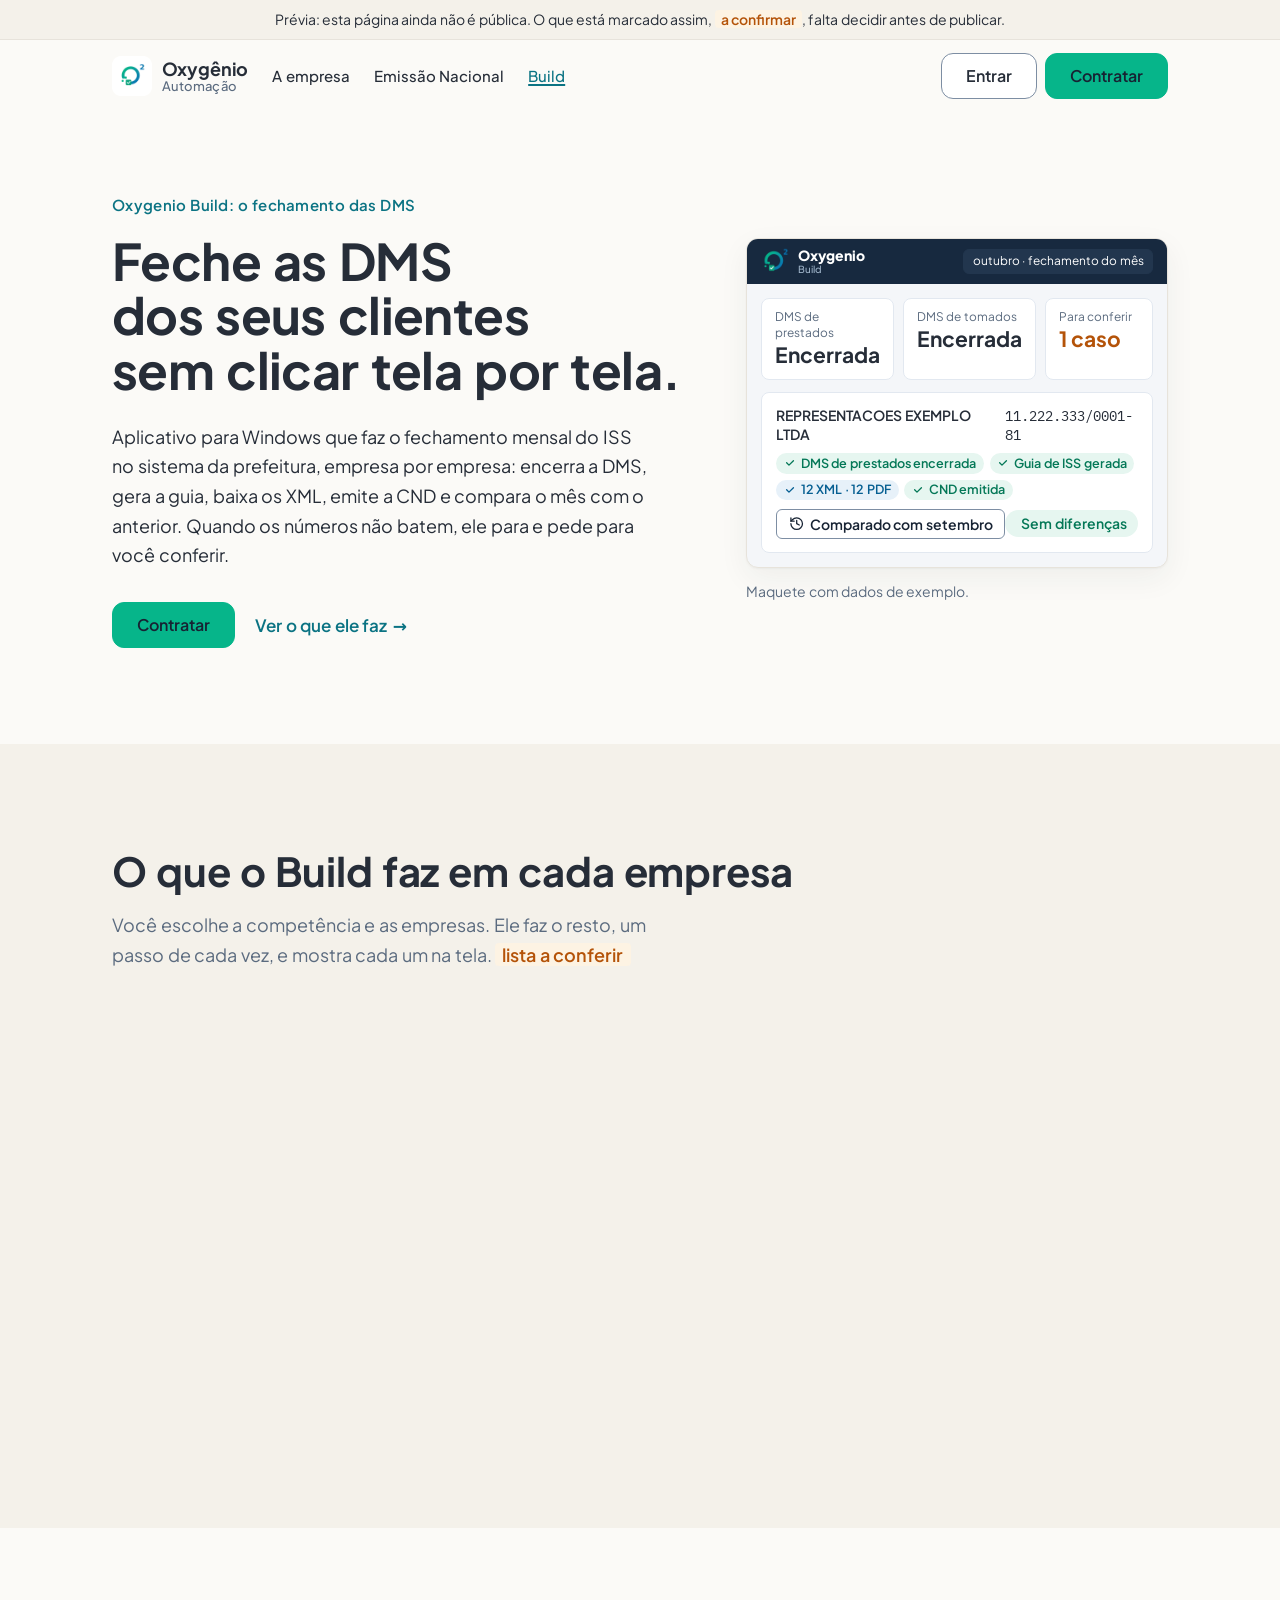
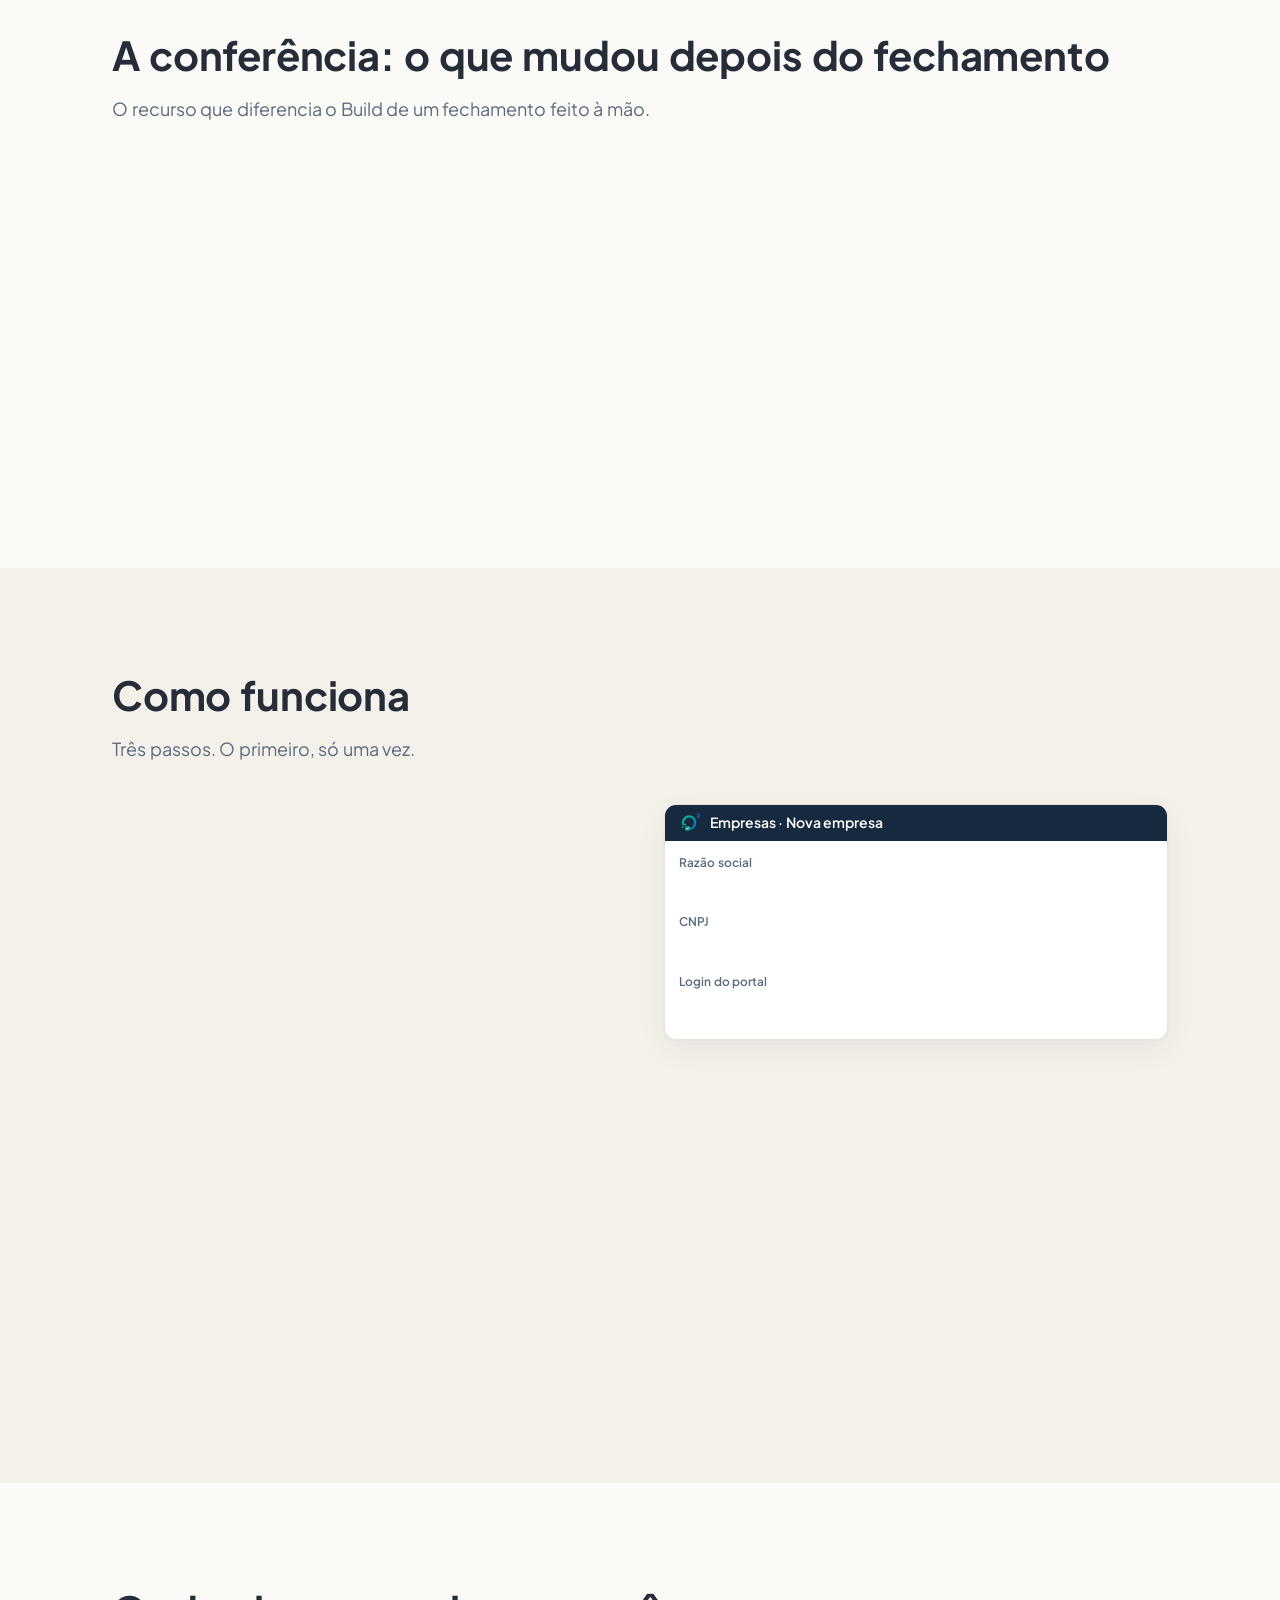
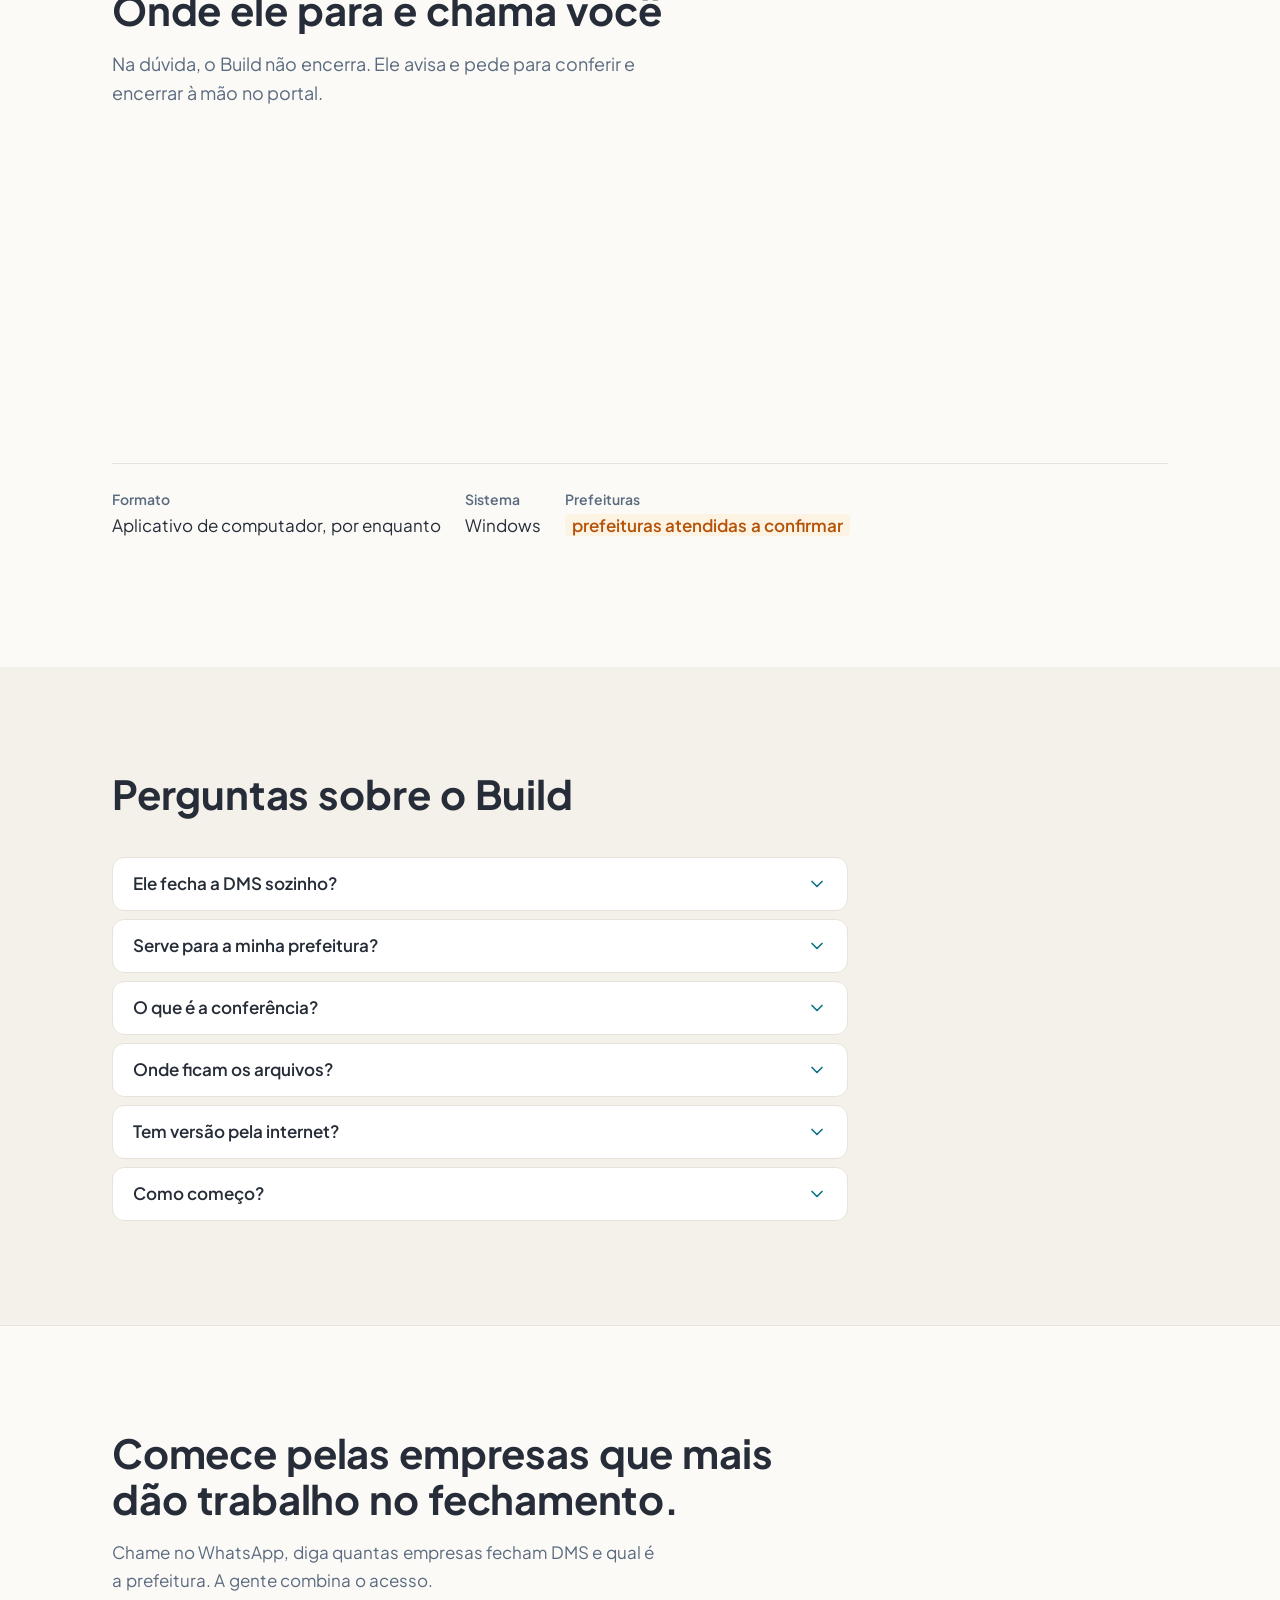
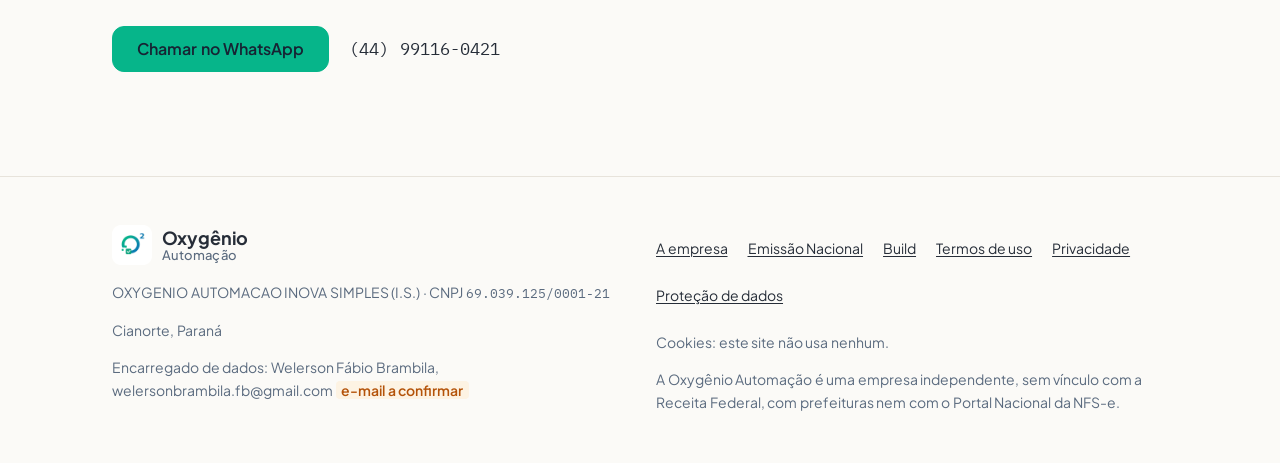
==== build.html @ c952aeb5 "Site institucional da Oxygênio Automação Seis páginas estáticas para o GitHub Pages em www.oxygenioa" ====
<!doctype html>
<html lang="pt-BR" data-movimento="ligado">
<head>
<meta charset="utf-8">
<meta name="viewport" content="width=device-width, initial-scale=1">
<meta http-equiv="Content-Security-Policy" content="default-src 'none'; style-src 'self'; font-src 'self'; img-src 'self'; script-src 'self'; base-uri 'none'; form-action 'none'">
<meta name="robots" content="noindex, nofollow">
<title>Oxygenio Build: o fechamento das DMS, empresa por empresa</title>
<meta name="description" content="O Oxygenio Build é o aplicativo para Windows que faz o fechamento mensal do ISS no sistema da prefeitura: encerra as DMS, gera a guia, baixa os XML, emite a CND e compara o mês com o anterior.">
<link rel="icon" href="imagens/oxygenio_badge_192.png" type="image/png">
<link rel="stylesheet" href="estilos.css">
<link rel="stylesheet" href="pagina.css">
<script src="movimento.js" defer></script>
</head>
<body>
<a class="pular" href="#principal">Ir para o conteúdo</a>
<p class="previa">Prévia: esta página ainda não é pública. O que está marcado assim, <span class="a-confirmar">a confirmar</span>, falta decidir antes de publicar.</p>

<header class="cabecalho">
  <div class="largura cabecalho__linha">
    <a class="marca" href="index.html" aria-label="Oxygênio Automação, página inicial">
      <img src="imagens/oxygenio_badge_192.png" width="40" height="40" alt="">
      <span class="marca__nome">Oxygênio <span class="marca__sub">Automação</span></span>
    </a>
    <nav class="cabecalho__menu" aria-label="Páginas do site">
      <a href="index.html">A empresa</a>
      <a href="emissao-nacional.html">Emissão Nacional</a>
      <a href="build.html" aria-current="page">Build</a>
    </nav>
    <div class="cabecalho__acoes">
      <a class="botao discreto" href="https://emissor.oxygenioautomacao.com.br/">Entrar</a>
      <a class="botao" href="https://wa.me/5544991160421?text=Ol%C3%A1%2C%20quero%20contratar%20o%20Oxygenio%20Build%20para%20o%20meu%20escrit%C3%B3rio.">Contratar<span class="tudo-oculto"> (abre o WhatsApp)</span></a>
    </div>
  </div>
</header>

<main id="principal">

<section class="destaque" aria-labelledby="titulo">
  <div class="largura destaque__grade">
    <div>
      <p class="sobretitulo">Oxygenio Build: o fechamento das DMS</p>
      <h1 id="titulo"><span>Feche as DMS dos seus clientes</span> <span>sem clicar tela por tela.</span></h1>
      <p class="destaque__frase">Aplicativo para Windows que faz o fechamento mensal do ISS no sistema da prefeitura, empresa por empresa: encerra a DMS, gera a guia, baixa os XML, emite a CND e compara o mês com o anterior. Quando os números não batem, ele para e pede para você conferir.</p>
      <p class="destaque__acoes">
        <a class="botao" href="https://wa.me/5544991160421?text=Ol%C3%A1%2C%20quero%20contratar%20o%20Oxygenio%20Build%20para%20o%20meu%20escrit%C3%B3rio.">Contratar<span class="tudo-oculto"> (abre o WhatsApp)</span></a>
        <a class="link-seta" href="#o-que-faz">Ver o que ele faz</a>
      </p>
    </div>
    <figure class="maquete" role="img" aria-label="Maquete do painel do Oxygenio Build, com dados de exemplo: três cartões com os números da competência e o progresso de uma empresa, da DMS encerrada à conferência com o mês anterior.">
      <div class="maquete__janela" aria-hidden="true">
        <div class="maquete__topo">
          <img src="imagens/oxygenio_icon_256.png" width="28" height="28" alt="">
          <span class="maquete__app">Oxygenio <small>Build</small></span>
          <span class="maquete__contexto">outubro · fechamento do mês</span>
        </div>
        <div class="maquete__corpo">
          <div class="maquete__cartoes">
            <div class="maquete__cartao"><span>DMS de prestados</span><strong>Encerrada</strong></div>
            <div class="maquete__cartao"><span>DMS de tomados</span><strong>Encerrada</strong></div>
            <div class="maquete__cartao maquete__cartao--atencao"><span>Para conferir</span><strong>1 caso</strong></div>
          </div>
          <div class="maquete__nota">
            <div class="maquete__linha"><strong>REPRESENTACOES EXEMPLO LTDA</strong><span class="maquete__valor">11.222.333/0001-81</span></div>
            <div class="maquete__progresso">
              <span class="mini__chip"><svg viewBox="0 0 24 24" fill="none" stroke="currentColor" stroke-width="2.5" stroke-linecap="round" stroke-linejoin="round"><path d="m18 7-8.5 8.5L5 11"/></svg>DMS de prestados encerrada</span>
              <span class="mini__chip"><svg viewBox="0 0 24 24" fill="none" stroke="currentColor" stroke-width="2.5" stroke-linecap="round" stroke-linejoin="round"><path d="m18 7-8.5 8.5L5 11"/></svg>Guia de ISS gerada</span>
              <span class="mini__chip mini__chip--arquivo"><svg viewBox="0 0 24 24" fill="none" stroke="currentColor" stroke-width="2.5" stroke-linecap="round" stroke-linejoin="round"><path d="m18 7-8.5 8.5L5 11"/></svg>12 XML · 12 PDF</span>
              <span class="mini__chip"><svg viewBox="0 0 24 24" fill="none" stroke="currentColor" stroke-width="2.5" stroke-linecap="round" stroke-linejoin="round"><path d="m18 7-8.5 8.5L5 11"/></svg>CND emitida</span>
            </div>
            <div class="maquete__estado">
              <span class="maquete__copiar"><svg viewBox="0 0 24 24" fill="none" stroke="currentColor" stroke-width="2" stroke-linecap="round" stroke-linejoin="round"><path d="M3 12a9 9 0 1 0 9-9 9.75 9.75 0 0 0-6.74 2.74L3 8"/><path d="M3 3v5h5"/><path d="M12 7v5l4 2"/></svg>Comparado com setembro</span>
              <span class="maquete__selos">
                <span class="selo maquete__processando">Conferindo</span>
                <span class="selo maquete__emitida"><svg viewBox="0 0 24 24" fill="none" stroke="currentColor" stroke-width="2.5" stroke-linecap="round" stroke-linejoin="round"><path d="m18 7-8.5 8.5L5 11"/></svg>Sem diferenças</span>
              </span>
            </div>
          </div>
        </div>
      </div>
      <figcaption>Maquete com dados de exemplo.</figcaption>
    </figure>
  </div>
</section>

<section id="o-que-faz" class="faixa faixa--suave" aria-labelledby="t-faz">
  <div class="largura">
    <div class="faixa__cabeca">
      <h2 id="t-faz">O que o Build faz em cada empresa</h2>
      <p class="apoio">Você escolhe a competência e as empresas. Ele faz o resto, um passo de cada vez, e mostra cada um na tela. <span class="a-confirmar">lista a conferir</span></p>
    </div>
    <div class="recursos" data-cascata>
      <article class="recurso aparece">
        <span class="recurso__icone" aria-hidden="true"><svg viewBox="0 0 24 24" fill="none" stroke="currentColor" stroke-width="2" stroke-linecap="round" stroke-linejoin="round"><path d="M14 2H6a2 2 0 0 0-2 2v16a2 2 0 0 0 2 2h12a2 2 0 0 0 2-2V8z"/><path d="M14 2v6h6"/><path d="m9 15 2 2 4-4"/></svg></span>
        <div><h3>Encerra a DMS de serviços prestados</h3><p>A declaração mensal das notas emitidas pela empresa, encerrada no sistema da prefeitura, com a soma conferida antes.</p></div>
      </article>
      <article class="recurso aparece">
        <span class="recurso__icone" aria-hidden="true"><svg viewBox="0 0 24 24" fill="none" stroke="currentColor" stroke-width="2" stroke-linecap="round" stroke-linejoin="round"><path d="M14 2H6a2 2 0 0 0-2 2v16a2 2 0 0 0 2 2h12a2 2 0 0 0 2-2V8z"/><path d="M14 2v6h6"/><path d="M12 18v-6"/><path d="m9 15 3 3 3-3"/></svg></span>
        <div><h3>Encerra a DMS de serviços tomados</h3><p>A declaração das notas que a empresa recebeu, com o ISS retido quando é o caso.</p></div>
      </article>
      <article class="recurso aparece">
        <span class="recurso__icone" aria-hidden="true"><svg viewBox="0 0 24 24" fill="none" stroke="currentColor" stroke-width="2" stroke-linecap="round" stroke-linejoin="round"><rect width="20" height="14" x="2" y="5" rx="2"/><line x1="2" x2="22" y1="10" y2="10"/></svg></span>
        <div><h3>Gera e guarda a guia de ISS</h3><p>A guia do mês sai do portal e vai para a pasta da empresa, pronta para mandar ao cliente.</p></div>
      </article>
      <article class="recurso aparece">
        <span class="recurso__icone" aria-hidden="true"><svg viewBox="0 0 24 24" fill="none" stroke="currentColor" stroke-width="2" stroke-linecap="round" stroke-linejoin="round"><path d="M21 15v4a2 2 0 0 1-2 2H5a2 2 0 0 1-2-2v-4"/><polyline points="7 10 12 15 17 10"/><line x1="12" x2="12" y1="15" y2="3"/></svg></span>
        <div><h3>Baixa os XML e gera o PDF</h3><p>As notas da competência, normais e canceladas, com o PDF de cada uma gerado a partir do XML.</p></div>
      </article>
      <article class="recurso aparece">
        <span class="recurso__icone" aria-hidden="true"><svg viewBox="0 0 24 24" fill="none" stroke="currentColor" stroke-width="2" stroke-linecap="round" stroke-linejoin="round"><circle cx="12" cy="12" r="10"/><path d="m9 12 2 2 4-4"/></svg></span>
        <div><h3>Emite a CND municipal</h3><p>A certidão negativa de débitos da empresa, salva junto dos outros arquivos do mês.</p></div>
      </article>
      <article class="recurso aparece">
        <span class="recurso__icone" aria-hidden="true"><svg viewBox="0 0 24 24" fill="none" stroke="currentColor" stroke-width="2" stroke-linecap="round" stroke-linejoin="round"><path d="M3 12a9 9 0 1 0 9-9 9.75 9.75 0 0 0-6.74 2.74L3 8"/><path d="M3 3v5h5"/><path d="M12 7v5l4 2"/></svg></span>
        <div><h3>Compara com o mês anterior</h3><p>Cada fechamento é guardado. O seguinte, da mesma empresa e competência, é comparado com ele e aponta o que mudou.</p></div>
      </article>
    </div>
  </div>
</section>

<section id="conferencia" class="faixa" aria-labelledby="t-conferencia">
  <div class="largura">
    <div class="faixa__cabeca">
      <h2 id="t-conferencia">A conferência: o que mudou depois do fechamento</h2>
      <p class="apoio">O recurso que diferencia o Build de um fechamento feito à mão.</p>
    </div>
    <div class="beneficios">
      <article class="beneficio beneficio--grande aparece">
        <div>
          <h3>Nota que entrou, sumiu, foi cancelada ou mudou de valor.</h3>
          <p>Cada execução grava um retrato da competência: as notas, os valores, o que foi encerrado. Quando a mesma empresa e a mesma competência rodam de novo, o Build compara com o retrato anterior e lista a diferença, nota por nota. É assim que uma nota cancelada depois do fechamento, ou uma que apareceu atrasada, não passa despercebida.</p>
        </div>
        <p class="fluxo" aria-hidden="true">
          <span class="fluxo__nota">Setembro, 1º fechamento<span>12 notas · DMS encerrada</span></span>
          <span class="fluxo__seta">↓</span>
          <span class="fluxo__acao"><svg viewBox="0 0 24 24" fill="none" stroke="currentColor" stroke-width="2" stroke-linecap="round" stroke-linejoin="round"><path d="M3 12a9 9 0 1 0 9-9 9.75 9.75 0 0 0-6.74 2.74L3 8"/><path d="M3 3v5h5"/><path d="M12 7v5l4 2"/></svg>Comparar</span>
          <span class="fluxo__seta">↓</span>
          <span class="fluxo__nota">Setembro, de novo<span>1 nota cancelada desde o fechamento</span></span>
        </p>
      </article>
    </div>
  </div>
</section>

<section id="como-funciona" class="faixa faixa--suave" aria-labelledby="t-como">
  <div class="largura">
    <div class="faixa__cabeca">
      <h2 id="t-como">Como funciona</h2>
      <p class="apoio">Três passos. O primeiro, só uma vez.</p>
    </div>
    <div class="passos">
      <ol class="passos__lista aparece" role="list">
        <li class="passo" id="passo-1">
          <span class="passo__numero" aria-hidden="true">1</span>
          <h3>Instale e cadastre as empresas</h3>
          <p>O Build é instalado no computador do escritório. Você cadastra as empresas que fecham DMS e, se quiser, marca para o aplicativo lembrar o login do portal da prefeitura.</p>
          <figure class="mini" aria-hidden="true">
            <div class="mini__topo"><img src="imagens/oxygenio_icon_256.png" width="20" height="20" alt="">Empresas · Nova empresa</div>
            <div class="mini__corpo">
              <div class="mini__campo"><span>Razão social</span><b class="preenchido">REPRESENTACOES EXEMPLO LTDA</b></div>
              <div class="mini__campo"><span>CNPJ</span><b class="preenchido">11.222.333/0001-81</b></div>
              <div class="mini__campo"><span>Login do portal</span><b class="preenchido">••••••••••</b></div>
            </div>
          </figure>
        </li>
        <li class="passo" id="passo-2">
          <span class="passo__numero" aria-hidden="true">2</span>
          <h3>Escolha a competência e as empresas</h3>
          <p>Marque as empresas do mês e clique em Executar. O painel Progresso mostra cada passo de cada empresa enquanto acontece: nada é feito em silêncio.</p>
          <figure class="mini" aria-hidden="true">
            <div class="mini__topo"><img src="imagens/oxygenio_icon_256.png" width="20" height="20" alt="">Progresso · outubro</div>
            <div class="mini__corpo">
              <div class="mini__linha foco"><span>REPRESENTACOES EXEMPLO LTDA</span><span class="mini__chip">Encerrada</span></div>
              <div class="mini__linha"><span>OFICINA MODELO LTDA</span><span class="mini__chip">Encerrada</span></div>
              <div class="mini__linha"><span>CHAPECO SERVICOS ME</span><span class="mini__chip mini__chip--arquivo">Conferir no portal</span></div>
            </div>
          </figure>
        </li>
        <li class="passo" id="passo-3">
          <span class="passo__numero" aria-hidden="true">3</span>
          <h3>Confira o relatório</h3>
          <p>No fim, um relatório por competência: o que foi feito, o que não foi e por quê, e o que mudou desde o fechamento anterior. Os arquivos ficam na pasta de cada empresa.</p>
          <figure class="mini" aria-hidden="true">
            <div class="mini__topo"><img src="imagens/oxygenio_icon_256.png" width="20" height="20" alt="">Relatório · outubro</div>
            <div class="mini__corpo">
              <div class="mini__linha"><span>Encerramento</span><span class="mini__chip">Concluído</span></div>
              <div class="mini__linha"><span>Para conferir</span><span class="mini__chip mini__chip--arquivo">1 caso</span></div>
              <div class="mini__linha"><span>Arquivos</span><span><span class="mini__chip mini__chip--arquivo">Guias</span> <span class="mini__chip mini__chip--arquivo">XML</span> <span class="mini__chip mini__chip--arquivo">CND</span></span></div>
            </div>
          </figure>
        </li>
      </ol>
      <div class="passos__tela" aria-hidden="true">
        <figure class="mini">
          <div class="mini__topo"><img src="imagens/oxygenio_icon_256.png" width="20" height="20" alt="">Empresas · Nova empresa</div>
          <div class="mini__corpo">
            <div class="mini__campo"><span>Razão social</span><b class="preenchido">REPRESENTACOES EXEMPLO LTDA</b></div>
            <div class="mini__campo"><span>CNPJ</span><b class="preenchido">11.222.333/0001-81</b></div>
            <div class="mini__campo"><span>Login do portal</span><b class="preenchido">••••••••••</b></div>
          </div>
        </figure>
        <figure class="mini">
          <div class="mini__topo"><img src="imagens/oxygenio_icon_256.png" width="20" height="20" alt="">Progresso · outubro</div>
          <div class="mini__corpo">
            <div class="mini__linha foco"><span>REPRESENTACOES EXEMPLO LTDA</span><span class="mini__chip">Encerrada</span></div>
            <div class="mini__linha"><span>OFICINA MODELO LTDA</span><span class="mini__chip">Encerrada</span></div>
            <div class="mini__linha"><span>CHAPECO SERVICOS ME</span><span class="mini__chip mini__chip--arquivo">Conferir no portal</span></div>
          </div>
        </figure>
        <figure class="mini">
          <div class="mini__topo"><img src="imagens/oxygenio_icon_256.png" width="20" height="20" alt="">Relatório · outubro</div>
          <div class="mini__corpo">
            <div class="mini__linha"><span>Encerramento</span><span class="mini__chip">Concluído</span></div>
            <div class="mini__linha"><span>Para conferir</span><span class="mini__chip mini__chip--arquivo">1 caso</span></div>
            <div class="mini__linha"><span>Arquivos</span><span><span class="mini__chip mini__chip--arquivo">Guias</span> <span class="mini__chip mini__chip--arquivo">XML</span> <span class="mini__chip mini__chip--arquivo">CND</span></span></div>
          </div>
        </figure>
      </div>
    </div>
  </div>
</section>

<section id="limites" class="faixa" aria-labelledby="t-limites">
  <div class="largura">
    <div class="faixa__cabeca">
      <h2 id="t-limites">Onde ele para e chama você</h2>
      <p class="apoio">Na dúvida, o Build não encerra. Ele avisa e pede para conferir e encerrar à mão no portal.</p>
    </div>
    <div class="seguranca aparece">
      <svg class="parada" viewBox="0 0 24 24" fill="none" stroke="currentColor" stroke-width="1.5" stroke-linecap="round" stroke-linejoin="round" aria-hidden="true">
        <path d="M7.86 2h8.28L22 7.86v8.28L16.14 22H7.86L2 16.14V7.86L7.86 2z"/>
        <path d="M12 8v4"/>
        <path d="M12 16h.01"/>
      </svg>
      <ul class="fatos">
        <li><strong>Soma diferente</strong>Quando o total das notas não bate com o da declaração, nada é encerrado.</li>
        <li><strong>Mais de uma DMS aberta ou competência bloqueada</strong>Situações que pedem uma pessoa olhando: o aplicativo lista e segue para a próxima empresa.</li>
        <li><strong>Nota fora da DMS, ou "sem movimento" com notas</strong>A diferença entre o que o portal diz e o que as notas mostram vai para o relatório, com a empresa marcada para conferir.</li>
        <li><strong>Cada resposta do portal é conferida</strong>CNPJ, competência e valores são comparados com a empresa escolhida antes de qualquer arquivo ser salvo.</li>
      </ul>
    </div>
    <dl class="produto__ficha ficha-solta">
      <div><dt>Formato</dt><dd>Aplicativo de computador, por enquanto</dd></div>
      <div><dt>Sistema</dt><dd>Windows</dd></div>
      <div><dt>Prefeituras</dt><dd><span class="a-confirmar">prefeituras atendidas a confirmar</span></dd></div>
    </dl>
  </div>
</section>

<section id="perguntas" class="faixa faixa--suave" aria-labelledby="t-perguntas">
  <div class="largura">
    <div class="faixa__cabeca">
      <h2 id="t-perguntas">Perguntas sobre o Build</h2>
    </div>
    <div class="perguntas">
      <div class="pergunta">
        <h3><button type="button" class="pergunta__botao" id="p1-botao" aria-expanded="false" aria-controls="p1">Ele fecha a DMS sozinho?<svg viewBox="0 0 24 24" fill="none" stroke="currentColor" stroke-width="2" stroke-linecap="round" stroke-linejoin="round" aria-hidden="true"><path d="m6 9 6 6 6-6"/></svg></button></h3>
        <div class="pergunta__corpo" id="p1"><div class="pergunta__texto"><p>Só depois que você escolhe a competência e as empresas e clica em Executar. E só encerra quando os números batem: na dúvida, ele para e pede para você conferir no portal.</p></div></div>
      </div>
      <div class="pergunta">
        <h3><button type="button" class="pergunta__botao" id="p2-botao" aria-expanded="false" aria-controls="p2">Serve para a minha prefeitura?<svg viewBox="0 0 24 24" fill="none" stroke="currentColor" stroke-width="2" stroke-linecap="round" stroke-linejoin="round" aria-hidden="true"><path d="m6 9 6 6 6-6"/></svg></button></h3>
        <div class="pergunta__corpo" id="p2"><div class="pergunta__texto"><p>O Build trabalha com o sistema de DMS de prefeitura que ele conhece <span class="a-confirmar">prefeituras atendidas a confirmar</span>. Chame no WhatsApp e diga qual é a sua: a gente responde se já atende.</p></div></div>
      </div>
      <div class="pergunta">
        <h3><button type="button" class="pergunta__botao" id="p3-botao" aria-expanded="false" aria-controls="p3">O que é a conferência?<svg viewBox="0 0 24 24" fill="none" stroke="currentColor" stroke-width="2" stroke-linecap="round" stroke-linejoin="round" aria-hidden="true"><path d="m6 9 6 6 6-6"/></svg></button></h3>
        <div class="pergunta__corpo" id="p3"><div class="pergunta__texto"><p>Cada fechamento fica guardado. Quando a mesma empresa e competência rodam de novo, o Build compara com o anterior e lista nota que entrou, sumiu, foi cancelada ou mudou de valor.</p></div></div>
      </div>
      <div class="pergunta">
        <h3><button type="button" class="pergunta__botao" id="p4-botao" aria-expanded="false" aria-controls="p4">Onde ficam os arquivos?<svg viewBox="0 0 24 24" fill="none" stroke="currentColor" stroke-width="2" stroke-linecap="round" stroke-linejoin="round" aria-hidden="true"><path d="m6 9 6 6 6-6"/></svg></button></h3>
        <div class="pergunta__corpo" id="p4"><div class="pergunta__texto"><p>No computador do escritório, numa pasta por empresa e competência: guia, XML, PDF, CND e o relatório. Nada sai para fora do seu computador além do que vai ao portal da prefeitura.</p></div></div>
      </div>
      <div class="pergunta">
        <h3><button type="button" class="pergunta__botao" id="p5-botao" aria-expanded="false" aria-controls="p5">Tem versão pela internet?<svg viewBox="0 0 24 24" fill="none" stroke="currentColor" stroke-width="2" stroke-linecap="round" stroke-linejoin="round" aria-hidden="true"><path d="m6 9 6 6 6-6"/></svg></button></h3>
        <div class="pergunta__corpo" id="p5"><div class="pergunta__texto"><p>Por enquanto o Build é um aplicativo de computador, para Windows. O emissor de NFS-e da Oxygênio, a <a href="emissao-nacional.html">Emissão Nacional</a>, esse é pelo navegador.</p></div></div>
      </div>
      <div class="pergunta">
        <h3><button type="button" class="pergunta__botao" id="p6-botao" aria-expanded="false" aria-controls="p6">Como começo?<svg viewBox="0 0 24 24" fill="none" stroke="currentColor" stroke-width="2" stroke-linecap="round" stroke-linejoin="round" aria-hidden="true"><path d="m6 9 6 6 6-6"/></svg></button></h3>
        <div class="pergunta__corpo" id="p6"><div class="pergunta__texto"><p>Chame no WhatsApp e diga quantas empresas fecham DMS no escritório. Você recebe o instalador e a licença, cadastra as empresas e roda a primeira competência acompanhando o painel.</p></div></div>
      </div>
    </div>
  </div>
</section>

<section id="contato" class="chamada" aria-labelledby="t-contato">
  <div class="largura">
    <h2 id="t-contato">Comece pelas empresas que mais dão trabalho no fechamento.</h2>
    <p class="apoio">Chame no WhatsApp, diga quantas empresas fecham DMS e qual é a prefeitura. A gente combina o acesso.</p>
    <p class="chamada__acoes">
      <a class="botao whatsapp" href="https://wa.me/5544991160421?text=Ol%C3%A1%2C%20vim%20pelo%20site%20da%20Oxyg%C3%AAnio%20Automa%C3%A7%C3%A3o.">Chamar no WhatsApp</a>
      <span class="numero">(44) 99116-0421</span>
    </p>
  </div>
</section>

</main>

<footer class="rodape">
  <div class="largura rodape__grade">
    <div>
      <a class="marca" href="index.html" aria-label="Oxygênio Automação, página inicial">
        <img src="imagens/oxygenio_badge_192.png" width="40" height="40" alt="">
        <span class="marca__nome">Oxygênio <span class="marca__sub">Automação</span></span>
      </a>
      <p>OXYGENIO AUTOMACAO INOVA SIMPLES (I.S.) · CNPJ <span class="numero">69.039.125/0001-21</span></p>
      <p>Cianorte, Paraná</p>
      <p>Encarregado de dados: Welerson Fábio Brambila, welersonbrambila.fb@gmail.com <span class="a-confirmar">e-mail a confirmar</span></p>
    </div>
    <div>
      <ul class="rodape__links">
        <li><a href="index.html">A empresa</a></li>
        <li><a href="emissao-nacional.html">Emissão Nacional</a></li>
        <li><a href="build.html">Build</a></li>
        <li><a href="termos-de-uso.html">Termos de uso</a></li>
        <li><a href="privacidade.html">Privacidade</a></li>
        <li><a href="lgpd.html">Proteção de dados</a></li>
      </ul>
      <p>Cookies: este site não usa nenhum.</p>
      <p>A Oxygênio Automação é uma empresa independente, sem vínculo com a Receita Federal, com prefeituras nem com o Portal Nacional da NFS-e.</p>
    </div>
  </div>
</footer>
</body>
</html>
---- estilos.css ----
/* Os tokens e as fontes do app Oxygênio Emissão Nacional, copiados do app sem mudar nada, para as maquetes do site ficarem
   iguais à tela de verdade. Veio da folha de estilos do emissor (só leitura): mudou lá, copie de novo
   o bloco :root inteiro. O que é só do site está em pagina.css. */
@font-face {
  font-family: "Plus Jakarta Sans";
  src: url("fontes/PlusJakartaSans-latin-v1.woff2") format("woff2");
  font-weight: 200 800; font-style: normal; font-display: swap;
  unicode-range: U+0000-00FF, U+0131, U+0152-0153, U+02BB-02BC, U+02C6, U+02DA, U+02DC, U+2000-206F, U+20AC, U+2122, U+2212;
}
@font-face {
  font-family: "IBM Plex Mono";
  src: url("fontes/IBMPlexMono-Regular-latin-v1.woff2") format("woff2");
  font-weight: 400; font-style: normal; font-display: swap;
  unicode-range: U+0000-00FF, U+0131, U+0152-0153, U+02BB-02BC, U+02C6, U+02DA, U+02DC, U+2000-206F, U+20AC, U+2122, U+2212;
}
/* enquanto a fonte da marca não chega: a do sistema, no tamanho dela, para o texto não pular de linha */
@font-face {
  font-family: "Reserva da marca";
  src: local("Segoe UI"), local("Roboto"), local("Helvetica Neue"), local("Arial");
  size-adjust: 107%;
}

:root {
  color-scheme: light;  /* sem modo escuro (decisão de 03/11/2026) */

  /* neutros */
  --fundo: #f4f6f9;
  --superficie: #ffffff;
  --superficie-2: #eef2f6;    /* cabeçalho de tabela e linha em foco: o link em cima é o --azul-forte */
  --linha: #e2e8f0;           /* divisória e borda de cartão: enfeite */
  --linha-forte: #7d8ea3;     /* borda de campo e de botão secundário: 3:1 no mínimo */
  --texto: #172333;
  --texto-suave: #5b6b7f;

  /* marca */
  --navy: #172333;
  --barra: #17293f;
  --barra-hover: #22364e;
  --fundo-da-logo-escura: #172333;  /* o fundo do PNG escuro da logo: nesta cor, ele se funde sem emenda */
  --texto-barra: #ffffff;
  --texto-barra-suave: #9fb4c9;
  --nav-ativo: #0e7cb6;
  --verde: #06b58a;           /* a ação principal; nunca como texto */
  --verde-hover: #25c79d;
  --on-verde: #172333;        /* o texto sobre o verde: azul-marinho, 6:1; nunca branco */
  --azul: #0775b4;            /* link, seleção e foco */
  --azul-forte: #055b8c;      /* fora do design system: link dentro das caixas e sobre --superficie-2 */
  --foco: #0775b4;
  --foco-barra: #4fb3ea;

  /* situação: sempre cor, ícone e palavra */
  --ok: #047857;      --ok-suave: #e6f6f0;
  --aviso: #b45309;   --aviso-suave: #fdf3e3;
  --erro: #b91c1c;    --erro-suave: #fcebeb;   --on-erro: #ffffff;
  --info: #065f92;    --info-suave: #e7f1f9;

  /* ambiente: fora da paleta da marca e da situação; nunca perto de uma cor acima (o teste mede) */
  --ambiente-teste: #f2c14e;          --ambiente-teste-texto: #3b2a00;
  --ambiente-producao: #6a1b9a;       --ambiente-producao-texto: #ffffff;

  /* tipografia */
  --font-sans: "Plus Jakarta Sans", "Reserva da marca", "Segoe UI", system-ui, -apple-system, "Helvetica Neue", Arial, sans-serif;
  --font-mono: "IBM Plex Mono", Consolas, "Cascadia Mono", ui-monospace, monospace;
  --texto-titulo-2: clamp(1.375rem, 1.2rem + .6vw, 1.5rem);    /* 22 a 24: título de página */
  --texto-titulo-3: 1.125rem;                                  /* 18: título de cartão e de seção */
  --texto-corpo: 1rem;                                         /* 16: o design system diz 15 (DU-3) */
  --texto-rotulo: .875rem;   --texto-tabela: .9375rem;   --texto-apoio: .8125rem;

  /* espaço, forma e sombra */
  --esp-1: 4px;  --esp-2: 8px;  --esp-3: 12px;  --esp-4: 16px;  --esp-5: 24px;  --esp-6: 32px;
  --raio-sm: 6px;  --raio-md: 8px;  --raio-lg: 12px;  --raio-xl: 16px;
  --sombra-1: 0 1px 2px rgba(23, 35, 51, .06), 0 1px 3px rgba(23, 35, 51, .08);
  --sombra-2: 0 12px 32px rgba(23, 35, 51, .14);
  --sombra-fixa: 0 -4px 12px rgba(23, 35, 51, .10);   /* a barra presa embaixo */
  --veu: rgba(23, 35, 51, .45);   /* atrás da gaveta aberta */

  /* medidas */
  --altura-controle: 44px;   /* campo e botão, com ou sem o dedo */
  --altura-linha-tabela: 44px;
  --altura-faixa: 2rem;
  --largura-barra: 240px;
  --largura-conteudo: 1200px;
  --largura-login: 400px;
  --ritmo: .15s;             /* movimento de resposta; zerado com o movimento reduzido no sistema */
}
---- pagina.css ----
/* A página da Oxygênio Automação: o que é só dela. Os tokens do app e as fontes vêm de estilos.css (gerado), e as
   maquetes usam os tokens do app para ficarem iguais à tela de verdade. As cores desta folha ficam todas no :root
   abaixo; o movimento, nos tokens --mov-*: mude o ritmo em um lugar só. tests/test_site.py confere. */

:root {
  /* a página: tons quentes, texto grafite, a marca azul-esverdeada das logos e um tom só de botão */
  --pagina-fundo: #fbfaf7;
  --pagina-faixa: #f4f1ea;
  --pagina-superficie: #ffffff;
  --pagina-linha: #e7e3db;
  --pagina-texto: #262d38;
  --pagina-texto-suave: #5b6b7f;
  --marca: #0c95a6;             /* formas, detalhes, números dos passos */
  --marca-texto: #0b7383;       /* link e texto: 5,3:1 no fundo */
  --marca-suave: #e4f3f4;
  --destaque: #06b58a;          /* o único tom de botão: o verde do check das logos e do botão do app */
  --destaque-hover: #25c79d;
  --on-destaque: #172333;
  --sombra-suave: 0 1px 2px rgba(38, 45, 56, .04), 0 10px 30px rgba(38, 45, 56, .06);
  --sombra-botao: 0 6px 16px rgba(6, 181, 138, .28);
  --raio: 12px;                 /* um raio só na página inteira */
  --medida: 34rem;              /* uns 65 a 72 caracteres nesta fonte (o "0" dela é largo, o espaço é estreito) */
  --largura-pagina: 1120px;

  /* movimento: durações, curva e passo da cascata, num lugar só */
  --mov-entrada: 560ms;
  --mov-hover: 180ms;
  --mov-suave: cubic-bezier(.22, 1, .36, 1);
  --mov-passo: 70ms;
  --mov-desloc: 14px;           /* quanto um bloco sobe ao aparecer */
  --mov-maquete: 3200ms;        /* a maquete do destaque, do painel vazio à nota emitida */
  --mov-pausa: 160ms;           /* respiro entre duas coisas que acontecem em seguida (a tela que entra espera a que sai) */
  --mov-cena: 4800ms;           /* a cena da maquete do emissor: copiar, trocar o valor, conferir, emitir (abaixo de 5 s, sem botão de pausa) */
  --mov-tela: 450ms;            /* uma tela dos passos se preenchendo por dentro (cada uma termina em menos de 1 s) */
}

/* a chave única (movimento.js, MOVIMENTO = false) e a preferência do sistema: tudo aparece parado e à vista, sem fade (decisão do dono, 08/11/2026) */
html[data-movimento="desligado"] {
  --mov-entrada: 1ms; --mov-hover: 0ms; --mov-passo: 0ms; --mov-desloc: 0px; --mov-maquete: 1ms; --mov-pausa: 0ms; --mov-cena: 1ms; --mov-tela: 1ms;
}
@media (prefers-reduced-motion: reduce) {
  :root { --mov-entrada: 1ms; --mov-hover: 0ms; --mov-passo: 0ms; --mov-desloc: 0px; --mov-maquete: 1ms; --mov-pausa: 0ms; --mov-cena: 1ms; --mov-tela: 1ms; }
}
/* no celular, mais leve: cascata mais curta e nada que dependa do mouse */
@media (max-width: 47.99rem) {
  :root { --mov-passo: 40ms; --mov-desloc: 10px; }
}

/* --------------------------------------------------------------- base */
*, *::before, *::after { box-sizing: border-box; }
html { scroll-padding-top: 5.5rem; }
@media (prefers-reduced-motion: no-preference) { html:not([data-movimento="desligado"]) { scroll-behavior: smooth; } }
/* a Plus Jakarta Sans tem o espaço estreito (0,17 em): um pouco de espaço entre palavras devolve o respiro */
body {
  margin: 0; background: var(--pagina-fundo); color: var(--pagina-texto);
  font: 400 1.0625rem/1.65 var(--font-sans); word-spacing: .03em; -webkit-font-smoothing: antialiased;
}
img, svg { max-width: 100%; height: auto; }
a { color: var(--marca-texto); text-decoration-thickness: 1px; text-underline-offset: .15em; }
a:hover { text-decoration-thickness: 2px; }
:focus-visible { outline: 3px solid var(--marca); outline-offset: 3px; border-radius: 4px; }
h1, h2, h3 { margin: 0; line-height: 1.15; text-wrap: balance; letter-spacing: -.005em; word-spacing: .06em; }
h1 { font-size: clamp(2rem, 1.4rem + 2.2vw, 3.25rem); font-weight: 700; letter-spacing: -.01em; line-height: 1.08; }
h2 { font-size: clamp(1.75rem, 1.3rem + 1.5vw, 2.5rem); font-weight: 700; }
h3 { font-size: 1.25rem; font-weight: 600; }
p { margin: 0; max-width: var(--medida); }
p + p { margin-top: 1em; }
ul { margin: 0; padding-left: 1.25rem; max-width: var(--medida); }
li + li { margin-top: .4em; }
.largura { width: 100%; max-width: var(--largura-pagina); margin-inline: auto; padding-inline: clamp(16px, 4vw, 32px); }
.pular { position: absolute; left: -9999px; }
.pular:focus { left: 1rem; top: 1rem; z-index: 50; padding: .5rem .75rem; background: var(--pagina-superficie); }
.sobretitulo { margin-bottom: 1rem; color: var(--marca-texto); font-size: .9375rem; font-weight: 600; letter-spacing: .02em; }
.apoio { color: var(--pagina-texto-suave); }
.numero { font-family: var(--font-mono); font-size: .95em; }
.junto { white-space: nowrap; }
.tudo-oculto { position: absolute; width: 1px; height: 1px; overflow: hidden; clip: rect(0 0 0 0); white-space: nowrap; }

/* o que falta decidir aparece à vista: a página não se publica sem resolver cada um (tests/test_site.py) */
.a-confirmar { padding: 0 .4em; border-radius: 4px; background: var(--aviso-suave); color: var(--aviso); font-weight: 600; }
.previa { margin: 0; padding: .5rem 1rem; background: var(--pagina-faixa); border-bottom: 1px solid var(--pagina-linha); font-size: .875rem; text-align: center; max-width: none; }

/* --------------------------------------------------------------- botões e links de ação */
.botao {
  display: inline-flex; align-items: center; justify-content: center; gap: .5rem; min-height: 46px;
  padding: 6px 1.5rem; border: 1px solid var(--destaque); border-radius: var(--raio);
  background: var(--destaque); color: var(--on-destaque); font-size: 1rem; font-weight: 600; text-decoration: none;
  transition: transform var(--mov-hover) var(--mov-suave), box-shadow var(--mov-hover) var(--mov-suave),
              background-color var(--mov-hover), border-color var(--mov-hover);
}
.botao:hover { border-color: var(--destaque-hover); background: var(--destaque-hover); color: var(--on-destaque); transform: translateY(-1px); box-shadow: var(--sombra-botao); }
.botao:active { transform: translateY(0); box-shadow: none; transition-duration: 60ms; }
.botao.discreto { border-color: var(--linha-forte); background: var(--pagina-superficie); color: var(--pagina-texto); }  /* a borda a 3:1, como no app */
.botao.discreto:hover { background: var(--pagina-faixa); color: var(--pagina-texto); box-shadow: var(--sombra-suave); }
.botao.whatsapp { border-color: var(--destaque); }
.link-seta { display: inline-flex; align-items: center; gap: .35rem; padding-block: .5rem; margin-block: -.5rem; font-weight: 600; text-decoration: none; }  /* 44 px de toque */
.link-seta::after { content: "→"; transition: transform var(--mov-hover) var(--mov-suave); }
.link-seta:hover { text-decoration: underline; }
.link-seta:hover::after { transform: translateX(3px); }

/* --------------------------------------------------------------- marca e cabeçalho */
.marca { display: inline-flex; align-items: center; gap: .6rem; color: var(--pagina-texto); text-decoration: none; }
.marca img { display: block; width: 40px; height: 40px; }
.marca__nome { display: flex; flex-direction: column; font-size: 1.125rem; font-weight: 700; line-height: 1.1; letter-spacing: -.01em; }
.marca__sub { color: var(--pagina-texto-suave); font-size: .8125rem; font-weight: 500; letter-spacing: .01em; }
.cabecalho { position: sticky; top: 0; z-index: 10; background: var(--pagina-fundo); border-bottom: 1px solid transparent; transition: border-color var(--mov-hover), box-shadow var(--mov-hover); }
.cabecalho.rolou { border-color: var(--pagina-linha); box-shadow: var(--sombra-suave); }
.cabecalho__linha { display: flex; flex-wrap: wrap; align-items: center; gap: 1.5rem; min-height: 4.5rem; padding-block: .5rem; }
.cabecalho__menu { display: flex; gap: 1.5rem; font-size: .9375rem; font-weight: 500; }
.cabecalho__menu a { padding-block: .7rem; color: var(--pagina-texto); text-decoration: none; }  /* 44 px de toque */
.cabecalho__menu a:hover { color: var(--marca-texto); text-decoration: underline; }
.cabecalho__acoes { display: flex; gap: .5rem; margin-left: auto; }
.cabecalho__acoes .botao { padding-inline: .9rem; }
@media (min-width: 30rem) { .cabecalho__acoes .botao { padding-inline: 1.5rem; } }
/* abaixo de 1024 px, as três páginas ficam numa segunda linha do cabeçalho, sob a marca e os botões (U-01, lote 2);
   o cabeçalho fixo fica uns 44 px mais alto, e as âncoras passam a parar abaixo dele */
@media (max-width: 63.99rem) {
  .cabecalho__menu { order: 3; flex-basis: 100%; gap: 1.25rem; margin-top: -.75rem; overflow-x: auto; white-space: nowrap; }
  .cabecalho__menu a { padding-block: .625rem; }  /* 44 px, contando a linha de 25 px */
  html { scroll-padding-top: 8.25rem; }
}
@media (min-width: 60rem) and (max-width: 63.99rem) { .passos__tela { top: 8.75rem; } }

/* --------------------------------------------------------------- aparecer ao entrar na tela */
.aparece { opacity: 0; transform: translateY(var(--mov-desloc)); transition: opacity var(--mov-entrada) var(--mov-suave), transform var(--mov-entrada) var(--mov-suave); transition-delay: calc(var(--i, 0) * var(--mov-passo)); }
.aparece.visivel, html:not(.js) .aparece { opacity: 1; transform: none; }
[data-cascata] > :nth-child(2) { --i: 1; }  [data-cascata] > :nth-child(3) { --i: 2; }
[data-cascata] > :nth-child(4) { --i: 3; }  [data-cascata] > :nth-child(5) { --i: 4; }
[data-cascata] > :nth-child(6) { --i: 5; }  [data-cascata] > :nth-child(7) { --i: 6; }

/* --------------------------------------------------------------- destaque */
.destaque { padding-block: 3rem 3.5rem; }
.destaque__grade { display: grid; gap: 2.5rem; align-items: center; }
/* o texto do destaque é o primeiro conteúdo da página (e o LCP): nunca começa invisível, só sobe um pouco (U-03) */
.destaque h1 > span { display: block; animation: assentar var(--mov-entrada) var(--mov-suave) both; }
.destaque h1 > span:nth-child(2) { animation-delay: 120ms; }
.destaque__frase { margin: 1.5rem 0 2rem; font-size: 1.125rem; animation: assentar var(--mov-entrada) var(--mov-suave) 240ms both; }
.destaque__acoes { display: flex; flex-wrap: wrap; align-items: center; gap: 1.25rem; animation: assentar var(--mov-entrada) var(--mov-suave) 320ms both; }
@keyframes assentar { from { transform: translateY(var(--mov-desloc)); } }
@keyframes subir { from { opacity: 0; transform: translateY(var(--mov-desloc)); } }

/* a maquete do painel, com o mesmo CSS de tokens do app: nítida em qualquer largura, sem foto */
.maquete { margin: 0; animation: subir var(--mov-entrada) var(--mov-suave) 200ms both; }
.maquete figcaption { margin-top: .75rem; color: var(--pagina-texto-suave); font-size: .875rem; }
.maquete__janela { display: flex; flex-direction: column; border: 1px solid var(--pagina-linha); border-radius: var(--raio); background: var(--fundo); box-shadow: var(--sombra-suave); overflow: hidden; font-size: clamp(.78rem, .6rem + .6vw, .875rem); line-height: 1.35; }  /* nunca abaixo de 12,5 px (U-10) */
.maquete__topo { display: flex; align-items: center; gap: .6em; padding: .6em 1em; background: var(--barra); color: var(--texto-barra); }
.maquete__topo img { width: 2em; height: 2em; }
.maquete__app { font-weight: 800; line-height: 1.1; }
.maquete__app small { display: block; color: var(--texto-barra-suave); font-size: .7em; font-weight: 500; }
.maquete__contexto { margin-left: auto; padding: .3em .7em; border: 1px solid var(--barra-hover); border-radius: 6px; background: var(--barra-hover); color: var(--texto-barra); font-size: .85em; white-space: nowrap; overflow: hidden; text-overflow: ellipsis; max-width: 55%; }
.maquete__corpo { flex: 1; display: flex; flex-direction: column; gap: .9em; padding: 1em; }
.maquete__cartoes { display: grid; grid-template-columns: repeat(3, 1fr); gap: .7em; }
.maquete__cartao { padding: .7em .9em; border: 1px solid var(--linha); border-radius: 8px; background: var(--superficie); animation: subir var(--mov-entrada) var(--mov-suave) both; animation-delay: calc(var(--mov-maquete) * .12 + var(--i, 0) * var(--mov-passo) * 1.5); }
.maquete__cartoes > :nth-child(2) { --i: 1; }  .maquete__cartoes > :nth-child(3) { --i: 2; }
.maquete__cartao span { display: block; color: var(--texto-suave); font-size: .85em; }
.maquete__cartao strong { font-size: 1.5em; font-weight: 700; }
.maquete__nota { padding: .9em 1em; border: 1px solid var(--linha); border-radius: 8px; background: var(--superficie); animation: subir var(--mov-entrada) var(--mov-suave) both; animation-delay: calc(var(--mov-maquete) * .3); }
.maquete__linha { display: flex; justify-content: space-between; gap: 1em; align-items: baseline; }
.maquete__linha strong { font-weight: 600; }
.maquete__valor { font-family: var(--font-mono); }
.maquete__estado { position: relative; display: flex; align-items: center; justify-content: space-between; gap: .6em; margin-top: .6em; min-height: 2em; }
.maquete__copiar { display: inline-flex; align-items: center; gap: .4em; padding: .35em .8em; border: 1px solid var(--linha-forte); border-radius: 6px; background: var(--superficie); color: var(--texto); font-weight: 600; white-space: nowrap; }
.maquete__copiar svg { width: 1.1em; height: 1.1em; }
.maquete__selos { position: relative; min-width: 8em; min-height: 2em; }
.maquete .selo { position: absolute; right: 0; top: 0; display: inline-flex; align-items: center; gap: .4em; padding: .3em .8em; border-radius: 999px; font-weight: 600; white-space: nowrap; }
.maquete .selo svg { width: 1.1em; height: 1.1em; }
.maquete__processando { background: var(--superficie-2); color: var(--texto-suave); opacity: 0; animation: processando var(--mov-maquete) linear both; }
.maquete__emitida { background: var(--ok-suave); color: var(--ok); animation: emitida var(--mov-maquete) var(--mov-suave) both; }
.maquete__emitida path { stroke-dasharray: 20; stroke-dashoffset: 0; animation: tracar var(--mov-maquete) var(--mov-suave) both; }
@keyframes processando { 0%, 40% { opacity: 0; } 46%, 72% { opacity: 1; } 78%, 100% { opacity: 0; } }
@keyframes emitida { 0%, 78% { opacity: 0; transform: translateY(4px); } 86%, 100% { opacity: 1; transform: none; } }
@keyframes tracar { 0%, 84% { stroke-dashoffset: 20; } 100% { stroke-dashoffset: 0; } }

/* a cena do emissor (M-01, lote 3): só nesta maquete. Tudo em função de --mov-cena (4,8 s), em cinco tempos: o painel
   e os cartões (até 12%); a nota nº 34 com o botão Copiar nota (15%) e o toque no botão (23%); a nº 35 nasce copiada
   (33%) e o valor troca (48%); ISS, Retenções e Líquido ganham o traço de conferido, um por vez (58 a 66%);
   Processando (77%) e Emitida com o check (90 a 100%). Tudo ocupa espaço desde o início: nada pula. Com o movimento
   reduzido ou a chave desligada, a cena dura 1 ms e abre no estado final. A maquete do Build não muda. */
.maquete--emissor .maquete__cartao { animation-delay: calc(var(--mov-cena) * .06 + var(--i, 0) * var(--mov-passo) * 1.5); }
.maquete--emissor .maquete__nota--anterior { animation-delay: calc(var(--mov-cena) * .15); }
.maquete--emissor .maquete__nota--anterior .maquete__linha { flex-wrap: wrap; align-items: center; }  /* a 360 px, o botão desce inteiro para a linha de baixo */
.maquete--emissor .maquete__copiar { animation: toque var(--mov-cena) var(--mov-suave) both; }
.maquete--emissor .maquete__nota--nova { opacity: 0; animation: nascer var(--mov-cena) var(--mov-suave) both; }
.maquete--emissor .maquete__valor--troca { display: inline-grid; text-align: right; }
.maquete--emissor .maquete__valor-antigo, .maquete--emissor .maquete__valor-novo { grid-area: 1 / 1; }
.maquete--emissor .maquete__valor-antigo { animation: sair-valor var(--mov-cena) linear both; }
.maquete--emissor .maquete__valor-novo { opacity: 0; animation: entrar-valor var(--mov-cena) var(--mov-suave) both; }
.maquete__conferencia { display: flex; flex-wrap: wrap; gap: .4em 1.1em; margin: .7em 0 0; padding: 0; list-style: none; max-width: none; }
.maquete__conferencia li { display: inline-flex; align-items: center; gap: .35em; margin: 0; color: var(--texto-suave); font-weight: 600; }
.maquete__conferencia svg { width: 1.1em; height: 1.1em; color: var(--ok); }
.maquete__conferencia path { stroke-dasharray: 20; stroke-dashoffset: 20; animation: conferir var(--mov-cena) var(--mov-suave) both; }
.maquete__conferencia li:nth-child(2) path { animation-delay: var(--mov-pausa); }
.maquete__conferencia li:nth-child(3) path { animation-delay: calc(var(--mov-pausa) * 2); }
.maquete__copiada { color: var(--texto-suave); font-size: .9em; }
.maquete--emissor .maquete__processando { animation-name: processando-cena; animation-duration: var(--mov-cena); }
.maquete--emissor .maquete__emitida { animation-name: emitida-cena; animation-duration: var(--mov-cena); }
.maquete--emissor .maquete__emitida path { animation-name: tracar-cena; animation-duration: var(--mov-cena); }
@keyframes toque { 0%, 22% { transform: none; } 24% { transform: scale(.92); } 27%, 100% { transform: none; } }
@keyframes nascer { 0%, 31% { opacity: 0; transform: translateY(10px); } 38%, 100% { opacity: 1; transform: none; } }
@keyframes sair-valor { 0%, 46% { opacity: 1; } 49%, 100% { opacity: 0; } }
@keyframes entrar-valor { 0%, 48% { opacity: 0; transform: translateY(5px); } 53%, 100% { opacity: 1; transform: none; } }
@keyframes conferir { 0%, 58% { stroke-dashoffset: 20; } 64%, 100% { stroke-dashoffset: 0; } }
@keyframes processando-cena { 0%, 76% { opacity: 0; } 79%, 88% { opacity: 1; } 91%, 100% { opacity: 0; } }
@keyframes emitida-cena { 0%, 90% { opacity: 0; transform: translateY(4px); } 94%, 100% { opacity: 1; transform: none; } }
@keyframes tracar-cena { 0%, 93% { stroke-dashoffset: 20; } 100% { stroke-dashoffset: 0; } }

/* --------------------------------------------------------------- faixas */
.faixa { padding-block: 4rem; }
.faixa--suave { background: var(--pagina-faixa); }
.faixa__cabeca { margin-bottom: 2.5rem; }
.faixa__cabeca p { margin-top: 1rem; font-size: 1.125rem; }

/* benefícios: um grande, três menores, tamanhos diferentes de propósito */
.beneficios { display: grid; gap: 1.25rem; }
.beneficio { padding: 1.75rem; border: 1px solid var(--pagina-linha); border-radius: var(--raio); background: var(--pagina-superficie); }
.beneficio h3 { margin-bottom: .6rem; }
.beneficio--grande { display: grid; gap: 1.5rem; }
.beneficio--grande h3 { font-size: clamp(1.375rem, 1.1rem + 1vw, 1.75rem); }
.fluxo { display: grid; justify-items: start; gap: .4rem; align-self: center; font-size: .9375rem; }
.fluxo__nota { padding: .6rem .9rem; border: 1px solid var(--linha); border-radius: 8px; background: var(--fundo); line-height: 1.3; }
.fluxo__nota span { display: block; color: var(--texto-suave); font-size: .8125rem; }
.fluxo__seta { display: inline-block; margin-left: 1rem; color: var(--marca); font-size: 1.25rem; line-height: 1; transform-origin: top center; }
.fluxo__acao { display: inline-flex; align-items: center; gap: .4rem; padding: .5rem .9rem; border-radius: 8px; background: var(--marca-suave); color: var(--marca-texto); font-weight: 600; }
.fluxo__acao svg { width: 1.1em; height: 1.1em; }
/* M-04 (lote 5): o fluxo se desenha quando o bloco entra na tela: a primeira nota, a seta que cresce, o toque no Copiar nota
   (ou no Comparar, no Build), a segunda seta e a nota nova descendo. Sem JavaScript, tudo já está desenhado. */
.fluxo > * { transition: opacity var(--mov-entrada) var(--mov-suave), transform var(--mov-entrada) var(--mov-suave); transition-delay: calc(var(--mov-passo) * (6 + var(--i, 0) * 3)); }
.fluxo > :nth-child(2) { --i: 1; }  .fluxo > :nth-child(3) { --i: 2; }  .fluxo > :nth-child(4) { --i: 3; }  .fluxo > :nth-child(5) { --i: 4; }
html.js .aparece:not(.visivel) .fluxo__nota { opacity: 0; }
html.js .aparece:not(.visivel) .fluxo__nota:last-child { transform: translateY(-1.5rem); }
html.js .aparece:not(.visivel) .fluxo__seta { transform: scaleY(0); }
html.js .aparece:not(.visivel) .fluxo__acao { opacity: 0; transform: scale(.96); }

/* como funciona: a linha que se desenha, os passos que acendem e a tela que troca */
.passos { position: relative; display: grid; gap: 1.5rem; }
.passos__lista { position: relative; display: grid; gap: 2rem; margin: 0; padding-left: 3.5rem; list-style: none; max-width: none; }
.passos__lista::before { content: ""; position: absolute; left: 1.4375rem; top: 1.5rem; bottom: 1.5rem; width: 2px; border-radius: 1px; background: var(--marca); transform: scaleY(0); transform-origin: top; }
@supports (animation-timeline: view()) {
  html:not([data-movimento="desligado"]) .passos__lista::before { animation: desenhar linear both; animation-timeline: view(); animation-range: entry 40% exit 60%; }
  html[data-movimento="desligado"] .passos__lista::before { transform: scaleY(1); }
}
@supports not (animation-timeline: view()) {
  .passos__lista::before { transition: transform 1.4s var(--mov-suave) .2s; }
  .passos__lista.visivel::before { transform: scaleY(1); }
}
@media (prefers-reduced-motion: reduce) { .passos__lista::before { animation: none; transform: scaleY(1); } }
@keyframes desenhar { from { transform: scaleY(0); } to { transform: scaleY(1); } }
.passo { position: relative; }
.passo__numero { position: absolute; left: -3.25rem; top: -.1rem; display: grid; place-items: center; width: 2.5rem; height: 2.5rem; border: 2px solid var(--pagina-linha); border-radius: 50%; background: var(--pagina-fundo); color: var(--pagina-texto-suave); font-weight: 700; transition: background-color var(--mov-entrada), border-color var(--mov-entrada), color var(--mov-entrada); }
.passo.ativo .passo__numero { border-color: var(--marca-texto); background: var(--marca-texto); color: var(--pagina-superficie); }  /* 5,5:1 */
.passo h3 { margin-bottom: .5rem; }
.mini { margin: 0; border: 1px solid var(--pagina-linha); border-radius: var(--raio); background: var(--superficie); box-shadow: var(--sombra-suave); overflow: hidden; font-size: clamp(.78rem, .6rem + .6vw, .875rem); line-height: 1.35; }
.mini__topo { display: flex; align-items: center; gap: .6em; padding: .5em 1em; background: var(--barra); color: var(--texto-barra); font-weight: 600; }
.mini__topo img { width: 1.6em; height: 1.6em; }
.mini__corpo { padding: 1em; display: grid; gap: .6em; }
.mini__campo { display: grid; gap: .2em; }
.mini__campo span { color: var(--texto-suave); font-size: .85em; font-weight: 600; }
.mini__campo b { padding: .4em .6em; border: 1px solid var(--linha-forte); border-radius: 6px; background: var(--superficie); font-weight: 400; }
.mini__campo b.preenchido { background: var(--superficie-2); }
.mini__linha { display: flex; justify-content: space-between; gap: .6em; align-items: center; padding: .45em .6em; border: 1px solid var(--linha); border-radius: 6px; }
.mini__linha.foco { border-color: var(--azul); background: var(--superficie-2); }
.mini__chip { padding: .15em .6em; border-radius: 999px; background: var(--ok-suave); color: var(--ok); font-weight: 600; font-size: .9em; }
.mini__chip--arquivo { background: var(--info-suave); color: var(--info); }
.mini__botao { padding: .3em .8em; border-radius: 6px; background: var(--verde); color: var(--on-verde); font-weight: 600; white-space: nowrap; }
.mini__botao--discreto { border: 1px solid var(--linha-forte); background: var(--superficie); color: var(--texto); }
@media (min-width: 60rem) {
  .passos { grid-template-columns: 1fr 1fr; gap: 3rem; align-items: start; }
  .passos__lista { grid-column: 1; gap: 4rem; padding-block: 1rem; }
  .passos__tela { position: sticky; top: 6rem; grid-column: 2; grid-row: 1; display: grid; }
  .passos__tela .mini { grid-area: 1 / 1; align-self: start; opacity: 0; transform: translateY(8px); transition: opacity calc(var(--mov-entrada) / 4) var(--mov-suave), transform var(--mov-entrada) var(--mov-suave); }  /* a que sai some rápido */
  .passos__tela .mini.ativa, html:not(.js) .passos__tela .mini:first-child { opacity: 1; transform: none; transition-duration: var(--mov-entrada); transition-delay: var(--mov-pausa); }  /* a que entra espera a que sai (U-07) */
  .passo .mini { display: none; }
  /* M-03 (lote 4): a tela que entra se preenche por dentro, uma vez a cada vez que o passo fica ativo (a classe .ativa volta
     e a animação recomeça). Passo 1: os campos se preenchem em cascata; passo 2: a nº 34 ganha foco, o Copiar nota faz o
     toque e a nº 35 nasce; passo 3: Emitida e os arquivos chegam um depois do outro. Tudo ocupa o espaço desde o início. */
  .passos__tela .mini.ativa .mini__campo b { animation: preencher var(--mov-tela) var(--mov-suave) both; animation-delay: calc(var(--mov-pausa) + var(--i, 0) * var(--mov-passo) * 1.5); }
  .passos__tela .mini.ativa .mini__linha.foco { animation: focar var(--mov-tela) var(--mov-suave) both; animation-delay: var(--mov-pausa); }
  .passos__tela .mini.ativa .mini__linha.foco .mini__botao { animation: toque-tela var(--mov-tela) var(--mov-suave) both; animation-delay: calc(var(--mov-pausa) + var(--mov-passo) * 2); }
  .passos__tela .mini.ativa .mini__linha--nova { animation: nascer-linha var(--mov-tela) var(--mov-suave) both; animation-delay: calc(var(--mov-pausa) + var(--mov-passo) * 4); }
  .passos__tela .mini:nth-child(3).ativa .mini__chip { animation: chegar var(--mov-tela) var(--mov-suave) both; animation-delay: calc(var(--mov-pausa) + var(--i, 0) * var(--mov-passo) * 2); }
  .mini__corpo > :nth-child(2) { --i: 1; }  .mini__corpo > :nth-child(3) { --i: 2; }  .mini__corpo > :nth-child(4) { --i: 3; }
  .mini__linha span > .mini__chip + .mini__chip { --i: 2; }
}
@keyframes preencher { from { clip-path: inset(0 100% 0 0); } to { clip-path: inset(0 0 0 0); } }
@keyframes focar { from { opacity: .4; transform: translateX(-4px); } to { opacity: 1; transform: none; } }
@keyframes toque-tela { 0%, 100% { transform: none; } 50% { transform: scale(.92); } }
@keyframes nascer-linha { from { opacity: 0; transform: translateY(-6px); } to { opacity: 1; transform: none; } }
@keyframes chegar { from { opacity: 0; transform: scale(.8); } to { opacity: 1; transform: none; } }
@media (max-width: 59.99rem) {
  .passos__tela { display: none; }  /* no celular, cada passo leva a sua tela logo abaixo */
  .passo .mini { margin-top: 1rem; }
}

/* recursos: ícones de traço que se redesenham ao passar o mouse */
/* M-05 (lote 5): a conferência lado a lado, o que o app vai enviar e o que o portal mostra; os checks se desenham um a um
   quando o bloco entra na tela, e o aviso vem por último. Sem JavaScript, tudo conferido e à vista. */
.conferencia { display: grid; gap: 1.5rem; margin-bottom: 2.5rem; padding: 1.75rem; border: 1px solid var(--pagina-linha); border-radius: var(--raio); background: var(--pagina-superficie); }
.conferencia h3 { margin-bottom: .6rem; }
.conferencia__figura { margin: 0; min-width: 0; }
.conferencia__figura figcaption { margin-top: .75rem; color: var(--pagina-texto-suave); font-size: .875rem; }
.conferencia__cabeca, .conferencia__linha { display: grid; grid-template-columns: 1fr 1fr 1.4em; gap: .6em; align-items: center; padding: .5em 1em; }
.conferencia__cabeca { color: var(--texto-suave); font-size: .85em; font-weight: 600; border-bottom: 1px solid var(--linha); }
.conferencia__linha { border-bottom: 1px solid var(--linha); }
.conferencia__linha small { display: block; color: var(--texto-suave); font-size: .85em; }
.conferencia__ok { display: grid; place-items: center; width: 1.4em; height: 1.4em; border-radius: 50%; background: var(--ok-suave); color: var(--ok); }
.conferencia__ok svg { width: 1em; height: 1em; }
.conferencia__ok path { stroke-dasharray: 20; stroke-dashoffset: 20; transition: stroke-dashoffset calc(var(--mov-entrada) * .6) var(--mov-suave) calc(var(--mov-passo) * (5 + var(--i, 0) * 3)); }
.conferencia__linha:nth-of-type(2) { --i: 1; }  .conferencia__linha:nth-of-type(3) { --i: 2; }  .conferencia__linha:nth-of-type(4) { --i: 3; }
.visivel .conferencia__ok path, html:not(.js) .conferencia__ok path { stroke-dashoffset: 0; }
.conferencia__aviso { display: flex; gap: .6em; align-items: flex-start; margin: .6em 1em 1em; padding: .6em .8em; border-left: 3px solid var(--aviso); border-radius: 6px; background: var(--aviso-suave); color: var(--aviso); font-weight: 600; max-width: none; opacity: 0; transform: translateY(4px); transition: opacity var(--mov-entrada) var(--mov-suave) calc(var(--mov-passo) * 18), transform var(--mov-entrada) var(--mov-suave) calc(var(--mov-passo) * 18); }
.conferencia__aviso svg { flex: none; width: 1.3em; height: 1.3em; margin-top: .05em; }
.visivel .conferencia__aviso, html:not(.js) .conferencia__aviso { opacity: 1; transform: none; }
@media (min-width: 48rem) { .conferencia { grid-template-columns: 1fr 1.3fr; gap: 2.5rem; align-items: center; padding: 2rem; } }
.recursos { display: grid; gap: 1.25rem; }
.recurso { display: grid; grid-template-columns: auto 1fr; gap: 1rem; align-items: start; padding: 1.25rem; border: 1px solid var(--pagina-linha); border-radius: var(--raio); background: var(--pagina-superficie); transition: transform var(--mov-hover) var(--mov-suave), box-shadow var(--mov-hover) var(--mov-suave); }
.recurso__icone { display: grid; place-items: center; width: 2.75rem; height: 2.75rem; border-radius: 10px; background: var(--marca-suave); color: var(--marca-texto); }
.recurso__icone svg { width: 1.5rem; height: 1.5rem; }
.recurso h3 { margin-bottom: .3rem; font-size: 1.0625rem; }
.recurso p { font-size: .9375rem; color: var(--pagina-texto-suave); }
/* M-06 (lote 8): o ícone se desenha uma vez quando o cartão entra na tela, um depois do outro; e de novo ao passar o mouse */
.recurso__icone svg * { stroke-dasharray: 200; }  /* maior que qualquer traço dos ícones */
html.js .recurso.visivel .recurso__icone svg * { animation: redesenhar calc(var(--mov-entrada) * 1.25) var(--mov-suave) both; animation-delay: calc(var(--mov-entrada) * .4 + var(--i, 0) * var(--mov-passo) * 2); }
@media (hover: hover) {
  .recurso:hover { transform: translateY(-2px); box-shadow: var(--sombra-suave); }
  .recurso:hover .recurso__icone svg * { animation: redesenhar calc(var(--mov-entrada) * 1.25) var(--mov-suave) both; animation-delay: 0s; }
}
html[data-movimento="desligado"] .recurso .recurso__icone svg * { animation: none; }
@keyframes redesenhar { from { stroke-dashoffset: 200; } to { stroke-dashoffset: 0; } }

/* o produto das DMS */
.produto { display: grid; gap: 1.5rem; padding: 2rem; border: 1px solid var(--pagina-linha); border-radius: var(--raio); background: var(--pagina-superficie); }
.produto__marca { width: 4.5rem; height: 4.5rem; }
.produto h3 { margin-bottom: .5rem; }
.produto__frase { font-size: 1.125rem; font-weight: 500; margin-bottom: 1rem; }
.produto__nota { margin: -.75rem 0 1.25rem; }
.produto ul { margin-bottom: 1.25rem; }
.produto__ficha { display: flex; flex-wrap: wrap; gap: .5rem 1.5rem; margin: 0 0 1.5rem; }
.produto__ficha dt { color: var(--pagina-texto-suave); font-size: .875rem; font-weight: 600; }
.produto__ficha dd { margin: 0; }
.produto__acoes { display: flex; flex-wrap: wrap; gap: .75rem; }

/* segurança: o cadeado que fecha quando a seção entra na tela */
.seguranca { display: grid; gap: 2rem; }
.cadeado { width: 7rem; height: 7rem; color: var(--marca); }
/* M-14 (lote 7): no Build, "Onde ele para e chama você" tem o sinal de parada, que se desenha uma vez ao entrar; sem tremor */
.parada { width: 7rem; height: 7rem; color: var(--aviso); }
.parada path { stroke-dasharray: 80; stroke-dashoffset: 80; transition: stroke-dashoffset var(--mov-entrada) var(--mov-suave) calc(var(--mov-passo) * 4); }
.parada path:nth-child(2) { transition-delay: calc(var(--mov-passo) * 10); }  .parada path:nth-child(3) { transition-delay: calc(var(--mov-passo) * 12); }
.visivel .parada path, html:not(.js) .parada path { stroke-dashoffset: 0; }
.cadeado__arco { transform: translateY(-5px); transition: transform var(--mov-entrada) var(--mov-suave) calc(var(--mov-passo) * 4); }
.visivel .cadeado__arco { transform: translateY(0); }
.cadeado__check { stroke-dasharray: 12; stroke-dashoffset: 12; transition: stroke-dashoffset calc(var(--mov-entrada) * .7) var(--mov-suave) calc(var(--mov-passo) * 11); }
.visivel .cadeado__check { stroke-dashoffset: 0; }
html:not(.js) .cadeado__arco { transform: none; }  html:not(.js) .cadeado__check { stroke-dashoffset: 0; }
.fatos { display: grid; gap: 1.25rem; margin: 0; padding: 0; list-style: none; max-width: none; }
.fatos li { margin: 0; padding-left: 1.25rem; border-left: 3px solid var(--marca); transition: opacity var(--mov-entrada) var(--mov-suave), transform var(--mov-entrada) var(--mov-suave), border-color var(--mov-entrada); transition-delay: calc(var(--mov-passo) * (10 + var(--i, 0) * 3)); }
/* M-07 (lote 8): depois que o cadeado fecha, cada fato chega e a borda acende, um por vez; sem JavaScript, tudo à vista */
.fatos li:nth-child(2) { --i: 1; }  .fatos li:nth-child(3) { --i: 2; }  .fatos li:nth-child(4) { --i: 3; }
html.js .aparece:not(.visivel) .fatos li { opacity: 0; transform: translateY(var(--mov-desloc)); border-color: var(--marca-suave); }
.fatos strong { display: block; margin-bottom: .2rem; }
.independencia { margin-top: 2rem; padding-top: 1.5rem; border-top: 1px solid var(--pagina-linha); color: var(--pagina-texto-suave); font-size: .9375rem; }

/* planos: sem preço na página; o escolhido tem o destaque sutil */
.planos { display: grid; gap: 1.25rem; }
.plano { position: relative; display: flex; flex-direction: column; padding: 1.75rem; border: 1px solid var(--pagina-linha); border-radius: var(--raio); background: var(--pagina-superficie); }
.plano--escolhido { border-color: var(--marca); box-shadow: 0 0 0 1px var(--marca), var(--sombra-suave); }
.plano__etiqueta { position: absolute; top: -.8rem; left: 1.5rem; padding: .2rem .7rem; border-radius: 999px; background: var(--marca-texto); color: var(--pagina-superficie); font-size: .8125rem; font-weight: 600; }  /* 5,5:1 */
.plano h3 { margin-bottom: .25rem; }
.plano__para { margin-bottom: 1.25rem; color: var(--pagina-texto-suave); }
.plano ul { margin-bottom: 1.5rem; list-style: none; padding: 0; }
.plano li { padding-left: 1.5rem; background: no-repeat left .35em / 1rem url("imagens/check.svg"); }
.plano__acao { margin-top: auto; }
.planos__nota { margin-top: 1.5rem; color: var(--pagina-texto-suave); font-size: .9375rem; }

/* perguntas: altura animada, contida no item, e o ícone que gira */
.perguntas { display: grid; gap: .5rem; max-width: 46rem; }
.pergunta { border: 1px solid var(--pagina-linha); border-radius: var(--raio); background: var(--pagina-superficie); }
.pergunta h3 { margin: 0; font-size: 1.0625rem; }
.pergunta__botao { display: flex; width: 100%; align-items: center; justify-content: space-between; gap: 1rem; padding: 1rem 1.25rem; border: 0; border-radius: var(--raio); background: none; color: inherit; font: inherit; font-weight: 600; text-align: left; cursor: pointer; }
.pergunta__botao svg { flex: none; width: 1.25rem; height: 1.25rem; color: var(--marca-texto); transition: transform var(--mov-entrada) var(--mov-suave); }
.pergunta.aberta .pergunta__botao svg { transform: rotate(180deg); }
.pergunta__corpo { display: grid; }
html.js .pergunta__corpo { grid-template-rows: 0fr; transition: grid-template-rows var(--mov-entrada) var(--mov-suave); }
html.js .pergunta.aberta .pergunta__corpo { grid-template-rows: 1fr; }
.pergunta__texto { min-height: 0; overflow: hidden; }
html.js .pergunta__texto { visibility: hidden; transition: visibility 0s var(--mov-entrada); }
html.js .pergunta.aberta .pergunta__texto { visibility: visible; transition-delay: 0s; }
.pergunta__texto p { padding: 0 1.25rem 1.25rem; }

/* chamada final e rodapé */
.chamada { padding-block: 4rem; border-top: 1px solid var(--pagina-linha); background: var(--pagina-fundo); }
.chamada .apoio { margin-top: 1rem; }
.chamada__acoes { display: flex; flex-wrap: wrap; align-items: center; gap: 1.25rem; margin-top: 2rem; }
.chamada .numero { font-size: 1.0625rem; }
.rodape { padding-block: 3rem; border-top: 1px solid var(--pagina-linha); color: var(--pagina-texto-suave); font-size: .875rem; }
.rodape__grade { display: grid; gap: 2rem; }
.rodape__links { display: flex; flex-wrap: wrap; gap: 0 1.25rem; margin: 0 0 .75rem; padding: 0; list-style: none; max-width: none; }
.rodape__links li { margin: 0; }
.rodape a { color: var(--pagina-texto); }
.rodape__links a, .rodape__links span { display: inline-block; padding-block: .75rem; }  /* 44 px de toque */
.rodape p { max-width: none; }
.rodape .marca { margin-bottom: 1rem; }

/* transição entre páginas (quando houver mais de uma): um fade curto */
@view-transition { navigation: auto; }
::view-transition-old(root), ::view-transition-new(root) { animation-duration: 180ms; }
.cabecalho { view-transition-name: cabecalho; }  /* M-15 (lote 8): Entrar e Contratar não piscam na troca de página */
::view-transition-group(cabecalho) { animation: none; }

/* --------------------------------------------------------------- larguras */
.destaque__grade > * { min-width: 0; }
@media (max-width: 22.49rem) {  /* 320 px: cabe sem rolar de lado */
  .cabecalho__linha { gap: .75rem; }
  .cabecalho__acoes .botao { padding-inline: .6rem; font-size: .9375rem; }
  .marca__nome { font-size: 1rem; }
}
@media (min-width: 48rem) {
  .destaque { padding-block: 4rem 5rem; }
  .faixa, .chamada { padding-block: 5.5rem; }
  .beneficios { grid-template-columns: repeat(3, 1fr); }
  .beneficio--grande { grid-column: 1 / -1; grid-template-columns: 1.2fr 1fr; align-items: center; }
  .recursos { grid-template-columns: repeat(2, 1fr); }
  .produto { grid-template-columns: auto 1fr; align-items: start; }
  .seguranca { grid-template-columns: auto 1fr; gap: 3rem; align-items: start; }
  .planos { grid-template-columns: repeat(2, 1fr); max-width: 52rem; }
  .fatos { grid-template-columns: repeat(2, 1fr); gap: 1.5rem 2.5rem; }
  .rodape__grade { grid-template-columns: 1fr 1fr; }
}
@media (min-width: 60rem) {
  .destaque { padding-block: 5rem 6rem; }
  .destaque__grade { grid-template-columns: 1.15fr .85fr; gap: 4rem; }
  .faixa, .chamada { padding-block: 6.5rem; }
  .recursos { grid-template-columns: repeat(3, 1fr); }
}

/* --------------------------------------------------------------- o site com mais de uma página */
.cabecalho__menu a[aria-current="page"] { color: var(--marca-texto); text-decoration: underline; text-decoration-thickness: 2px; }
/* M-11 (lote 6): o destaque da página inicial com as duas pistas, cada passo acendendo em sequência depois do texto;
   no celular a figura vem depois do Contratar. Com o movimento reduzido, tudo aceso desde o primeiro quadro. */
.pistas { margin: 0; animation: subir var(--mov-entrada) var(--mov-suave) 200ms both; }
.pistas figcaption { margin-top: .75rem; color: var(--pagina-texto-suave); font-size: .875rem; }
.pistas__janela { display: grid; gap: 1rem; padding: 1.25rem; border: 1px solid var(--pagina-linha); border-radius: var(--raio); background: var(--pagina-superficie); box-shadow: var(--sombra-suave); font-size: clamp(.78rem, .6rem + .6vw, .9375rem); line-height: 1.35; }
.pista { padding: 1em; border: 1px solid var(--linha); border-radius: 8px; background: var(--fundo); }
.pista__titulo { display: flex; align-items: center; gap: .5em; margin: 0 0 .7em; font-weight: 700; }
.pista__titulo img { width: 1.6em; height: 1.6em; }
.pista__passos { display: grid; gap: .5em; margin: 0; padding: 0; list-style: none; max-width: none; }
.pista__passos li { display: flex; align-items: flex-start; gap: .6em; margin: 0; animation: acender var(--mov-entrada) var(--mov-suave) both; animation-delay: calc(var(--mov-entrada) * .7 + var(--i, 0) * var(--mov-passo) * 4); }
.pista__passos li:nth-child(2) { --i: 1; }  .pista__passos li:nth-child(3) { --i: 2; }
.pista:nth-child(2) .pista__passos li { animation-delay: calc(var(--mov-entrada) * .7 + (var(--i, 0) + 3) * var(--mov-passo) * 4); }  /* a segunda pista acende depois da primeira */
.pista__numero { flex: none; display: grid; place-items: center; width: 1.7em; height: 1.7em; border-radius: 50%; background: var(--marca-texto); color: var(--pagina-superficie); font-size: .85em; font-weight: 700; }  /* 5,5:1 */
.pista__selo { display: inline-flex; align-items: center; gap: .4em; justify-self: center; margin: 0; padding: .4em 1em; border-radius: 999px; background: var(--ok-suave); color: var(--ok); font-weight: 700; max-width: none; animation: acender var(--mov-entrada) var(--mov-suave) both; animation-delay: calc(var(--mov-entrada) * .7 + 7 * var(--mov-passo) * 4); }
.pista__selo svg { width: 1.1em; height: 1.1em; }
@keyframes acender { from { opacity: .25; transform: translateX(-4px); } to { opacity: 1; transform: none; } }
@media (min-width: 48rem) { .pistas__janela { grid-template-columns: 1fr 1fr; } .pista__selo { grid-column: 1 / -1; } }

/* a página da empresa: um cartão por produto */
.produtos { display: grid; gap: 1.25rem; }
.cartao-produto { display: flex; flex-direction: column; padding: 2rem; border: 1px solid var(--pagina-linha); border-radius: var(--raio); background: var(--pagina-superficie); }
.cartao-produto__marca { width: 4rem; height: 4rem; margin-bottom: 1.25rem; }
.cartao-produto h3 { margin-bottom: .5rem; font-size: 1.375rem; }
.cartao-produto__frase { margin-bottom: 1rem; font-size: 1.0625rem; font-weight: 500; }
.cartao-produto ul { margin-bottom: 1.5rem; padding: 0; list-style: none; }
.cartao-produto li { padding-left: 1.5rem; background: no-repeat left .35em / 1rem url("imagens/check.svg"); }
.cartao-produto__acoes { display: flex; flex-wrap: wrap; align-items: center; gap: 1rem; margin-top: auto; }
/* M-12 (lote 6): o cartão inteiro é o caminho para a página do produto (um link só por cartão, esticado pelo ::before) */
.cartao-produto { position: relative; }
.cartao-produto.visivel { transition: transform var(--mov-hover) var(--mov-suave), box-shadow var(--mov-hover) var(--mov-suave); }
.cartao-produto .link-seta::before { content: ""; position: absolute; inset: 0; border-radius: var(--raio); }
.cartao-produto:focus-within { outline: 3px solid var(--marca); outline-offset: 3px; }
.cartao-produto .link-seta:focus-visible { outline: none; }
@media (hover: hover) {
  .cartao-produto:hover { transform: translateY(-2px); box-shadow: var(--sombra-suave); }
  .cartao-produto:hover .link-seta::after { transform: translateX(3px); }
}
@media (min-width: 48rem) { .produtos { grid-template-columns: repeat(2, 1fr); } }

/* a página do Build: o progresso na maquete e a ficha solta no fim de uma seção */
.maquete__progresso { display: flex; flex-wrap: wrap; gap: .4em; margin-top: .6em; }
/* M-13 (lote 7): as etiquetas do progresso chegam em fila, com o check se desenhando, e o cartão "Para conferir" ganha um
   anel único, que liga ao "Onde ele para e chama você". Com o movimento reduzido, tudo à vista e sem anel. */
.maquete__progresso .mini__chip { display: inline-flex; align-items: center; gap: .35em; opacity: 0; animation: chegar var(--mov-entrada) var(--mov-suave) both; animation-delay: calc(var(--mov-maquete) * .4 + var(--i, 0) * var(--mov-passo) * 3); }
.maquete__progresso .mini__chip svg { width: 1em; height: 1em; }
.maquete__progresso .mini__chip path { stroke-dasharray: 20; stroke-dashoffset: 20; animation: desenhar-check calc(var(--mov-entrada) * .6) var(--mov-suave) both; animation-delay: calc(var(--mov-maquete) * .4 + var(--mov-entrada) * .5 + var(--i, 0) * var(--mov-passo) * 3); }
.maquete__progresso > :nth-child(2) { --i: 1; }  .maquete__progresso > :nth-child(3) { --i: 2; }  .maquete__progresso > :nth-child(4) { --i: 3; }
.maquete__cartao { position: relative; }
.maquete__cartao--atencao strong { color: var(--aviso); }
.maquete__cartao--atencao::after { content: ""; position: absolute; inset: -3px; border: 2px solid var(--aviso); border-radius: 10px; opacity: 0; animation: anel calc(var(--mov-entrada) * 1.2) var(--mov-suave) both; animation-delay: calc(var(--mov-maquete) * .85); }
@keyframes desenhar-check { from { stroke-dashoffset: 20; } to { stroke-dashoffset: 0; } }
@keyframes anel { 0% { opacity: .9; transform: scale(1); } 100% { opacity: 0; transform: scale(1.08); } }
.ficha-solta { margin-top: 2rem; padding-top: 1.5rem; border-top: 1px solid var(--pagina-linha); }

/* as páginas legais: uma coluna de leitura, seções numeradas, data e versão no fim */
.legal { max-width: 46rem; padding-block: 3rem 4rem; }
.legal h1 { font-size: clamp(2rem, 1.5rem + 1.5vw, 2.75rem); }
.legal__resumo { margin-top: 1.25rem; font-size: 1.125rem; color: var(--pagina-texto-suave); }
.aviso { margin-top: 1.5rem; padding: .9rem 1.25rem; border-left: 4px solid var(--aviso); border-radius: var(--raio); background: var(--aviso-suave); max-width: none; }
.legal h2 { margin-top: 2.75rem; margin-bottom: .75rem; font-size: 1.5rem; }
.legal h3 { margin-top: 1.5rem; margin-bottom: .4rem; font-size: 1.0625rem; }
.legal p, .legal ul { max-width: none; }
.legal ul, .legal p + ul, .legal ul + p { margin-top: .75em; }
.legal h2 + ul, .legal h3 + ul { margin-top: 0; }
.legal li + li { margin-top: .5em; }
.legal__lista { display: grid; gap: 1rem; margin: 0; }
.legal__lista dt { margin-bottom: .2rem; font-weight: 600; }
.legal__lista dd { margin: 0; }
.versao { margin-top: 3rem; padding-top: 1rem; border-top: 1px solid var(--pagina-linha); color: var(--pagina-texto-suave); font-size: .9375rem; }

/* --------------------------------------------------------------- 360 px: a marca não encosta no Entrar (U-02) */
@media (max-width: 26rem) {
  .cabecalho__linha { gap: .75rem; }
  .marca { gap: .4rem; }
  .marca img { width: 32px; height: 32px; }
}

/* --------------------------------------------------------------- impressão: tudo à vista, nada preso, nada repetido (U-04) */
@media print {
  .aparece, .passos__tela .mini, .fluxo > *, .conferencia__aviso, .pista__passos li, .pista__selo, .pistas, .fatos li { opacity: 1; transform: none; transition: none; animation: none; }
  .recurso__icone svg * { animation: none; stroke-dashoffset: 0; }
  .conferencia__ok path, .parada path, .maquete__progresso .mini__chip path { stroke-dashoffset: 0; }
  .maquete__progresso .mini__chip { opacity: 1; animation: none; }
  .maquete__cartao--atencao::after { display: none; }
  html.js .pergunta__corpo { grid-template-rows: 1fr; transition: none; }
  html.js .pergunta__texto { visibility: visible; transition: none; }
  .pergunta__botao svg { display: none; }
  .cabecalho { position: static; box-shadow: none; }
  .previa, .passos__tela, .pular { display: none; }
  .passo .mini { display: block; margin-top: 1rem; }
  .passos__lista::before { transform: scaleY(1); animation: none; }
  .maquete__processando { display: none; }
  .maquete__emitida, .maquete__emitida path, .maquete__cartao, .maquete__nota, .maquete, .maquete__valor-novo, .maquete__conferencia path { opacity: 1; animation: none; stroke-dashoffset: 0; }
  .maquete__valor-antigo { display: none; }
  .botao, .botao.discreto { box-shadow: none; }
}
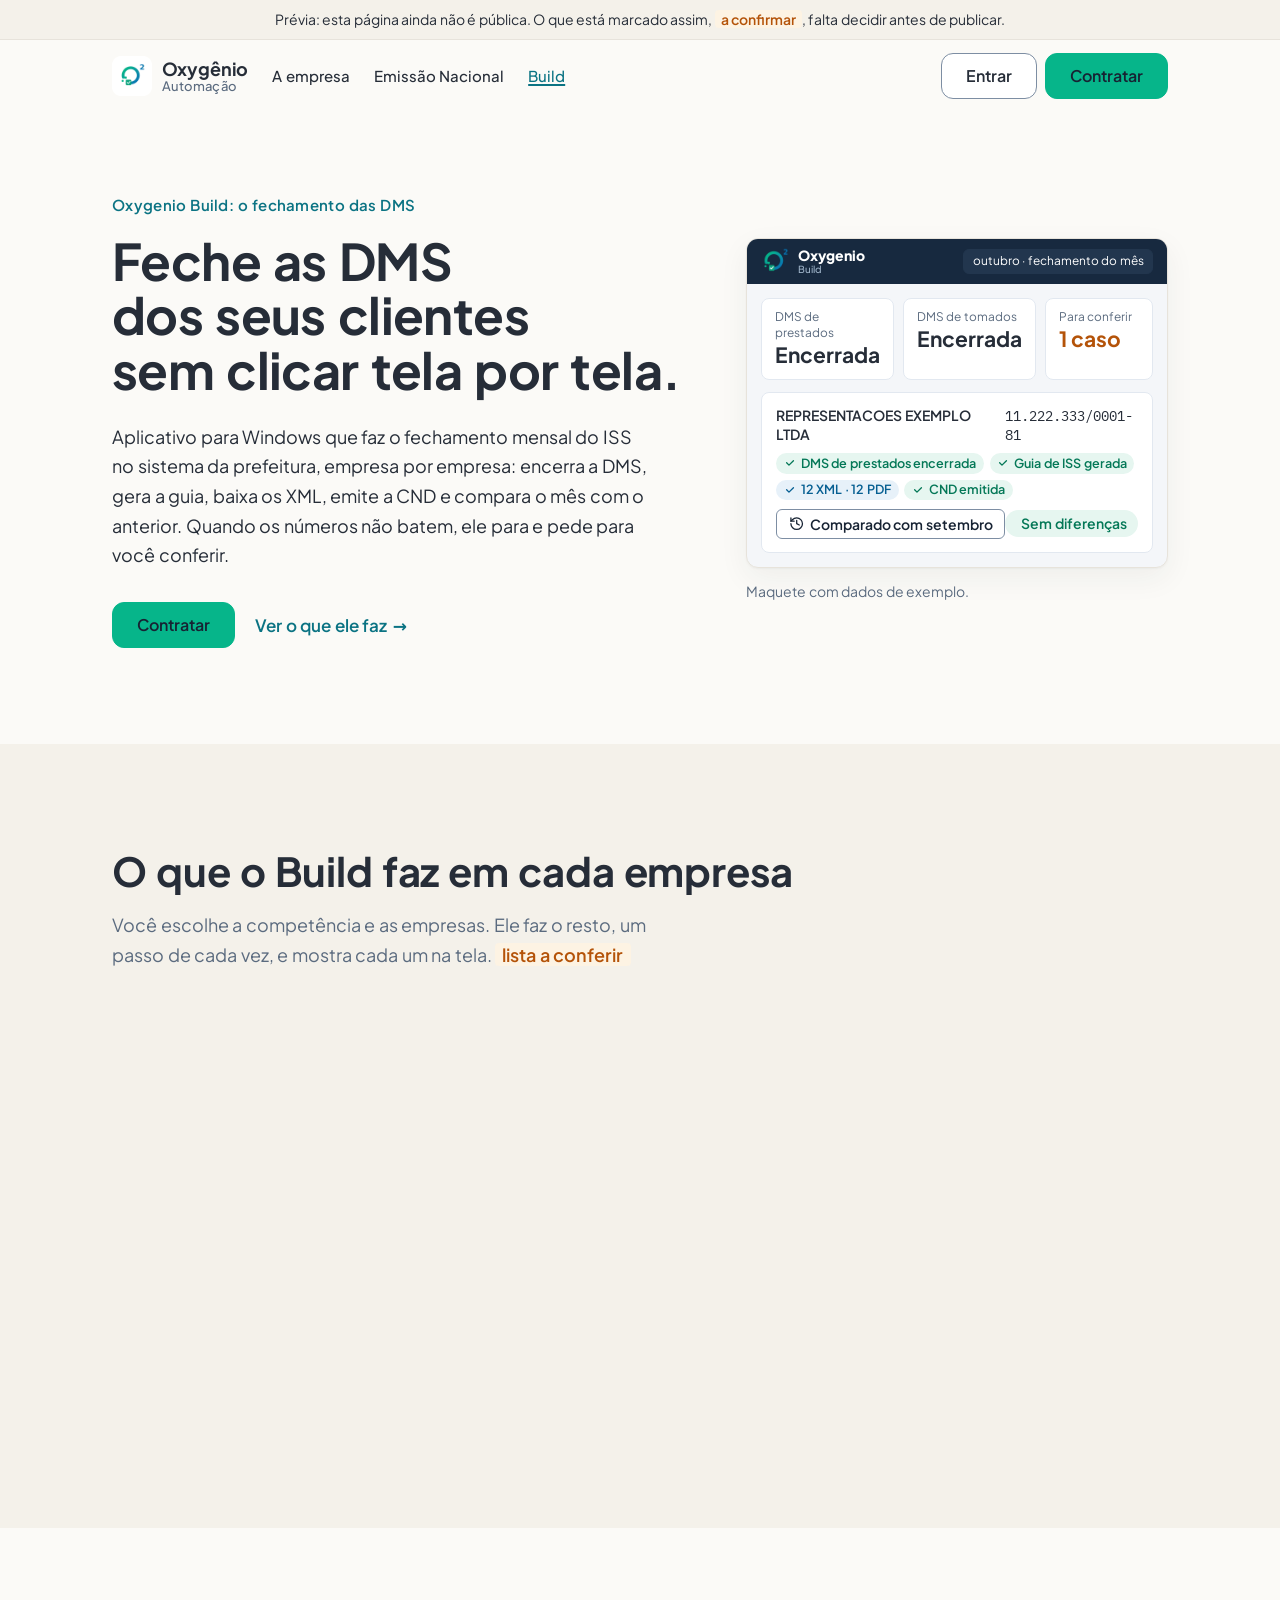
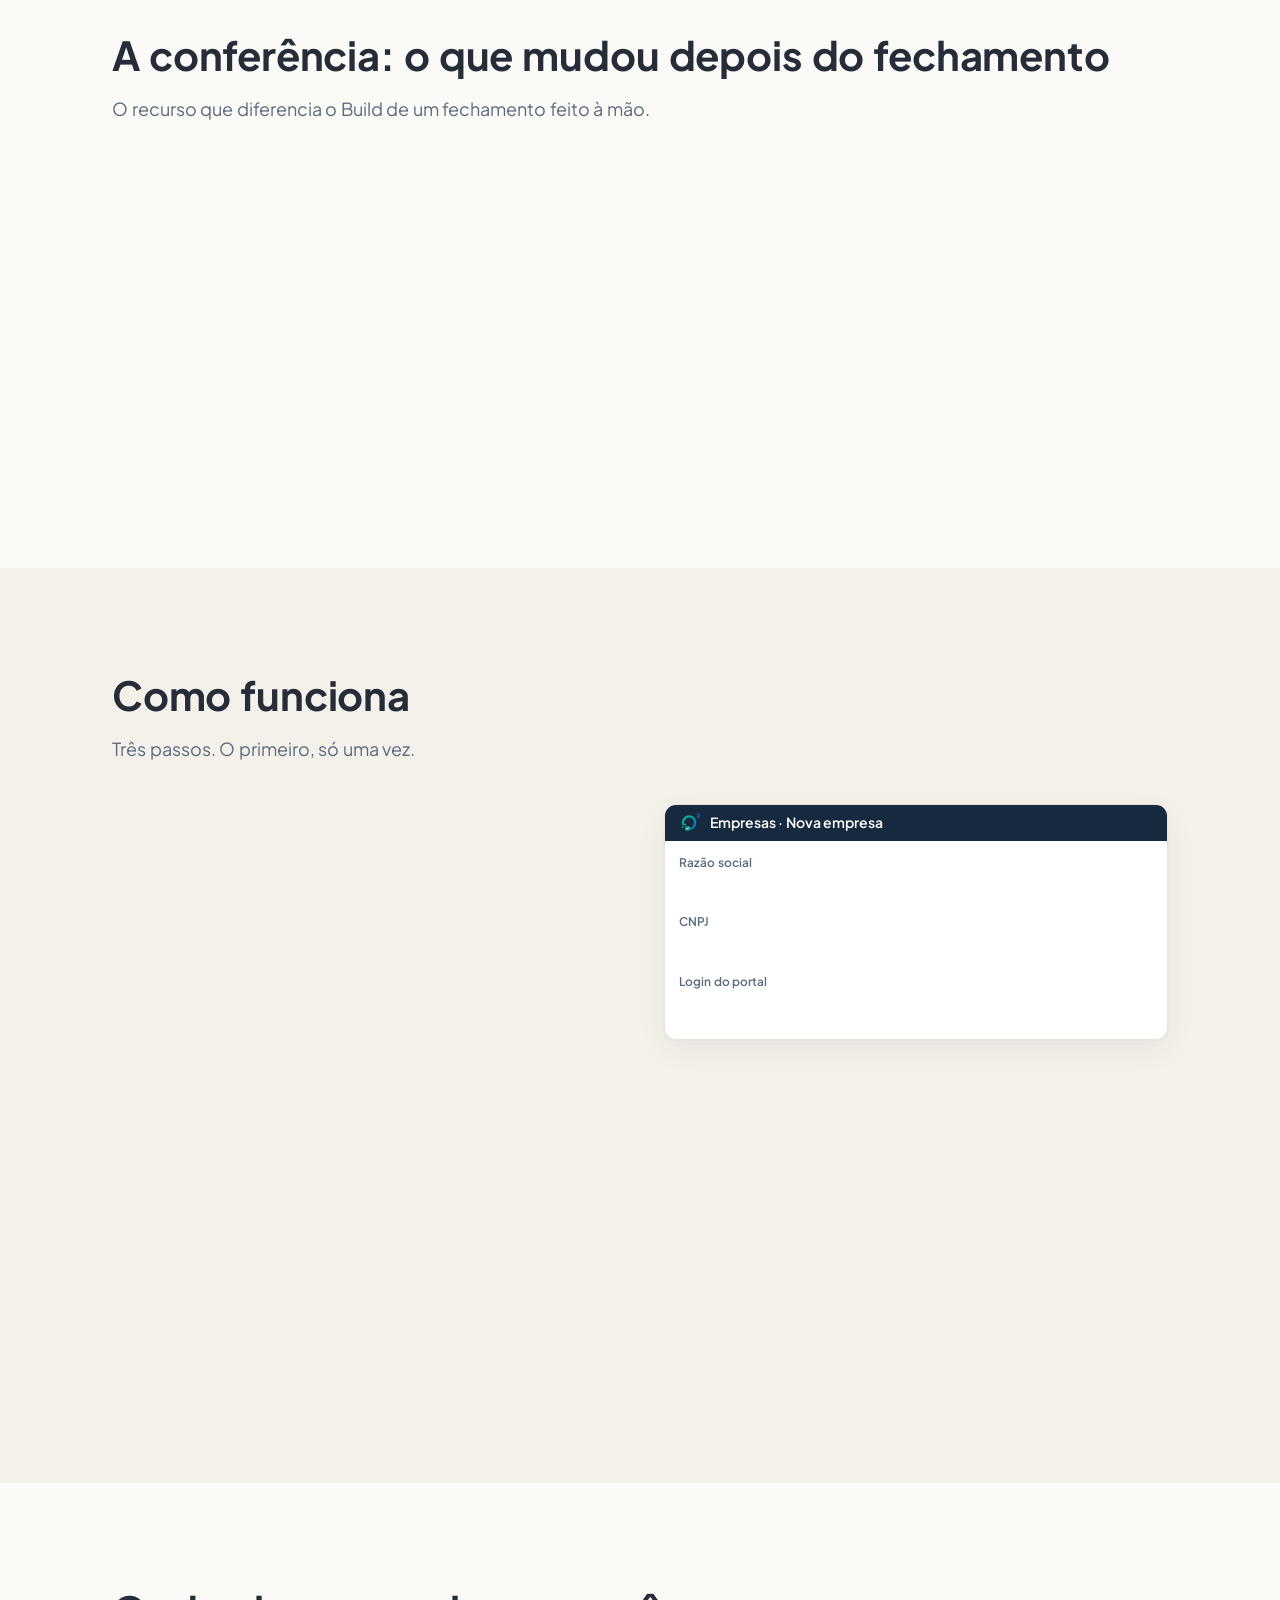
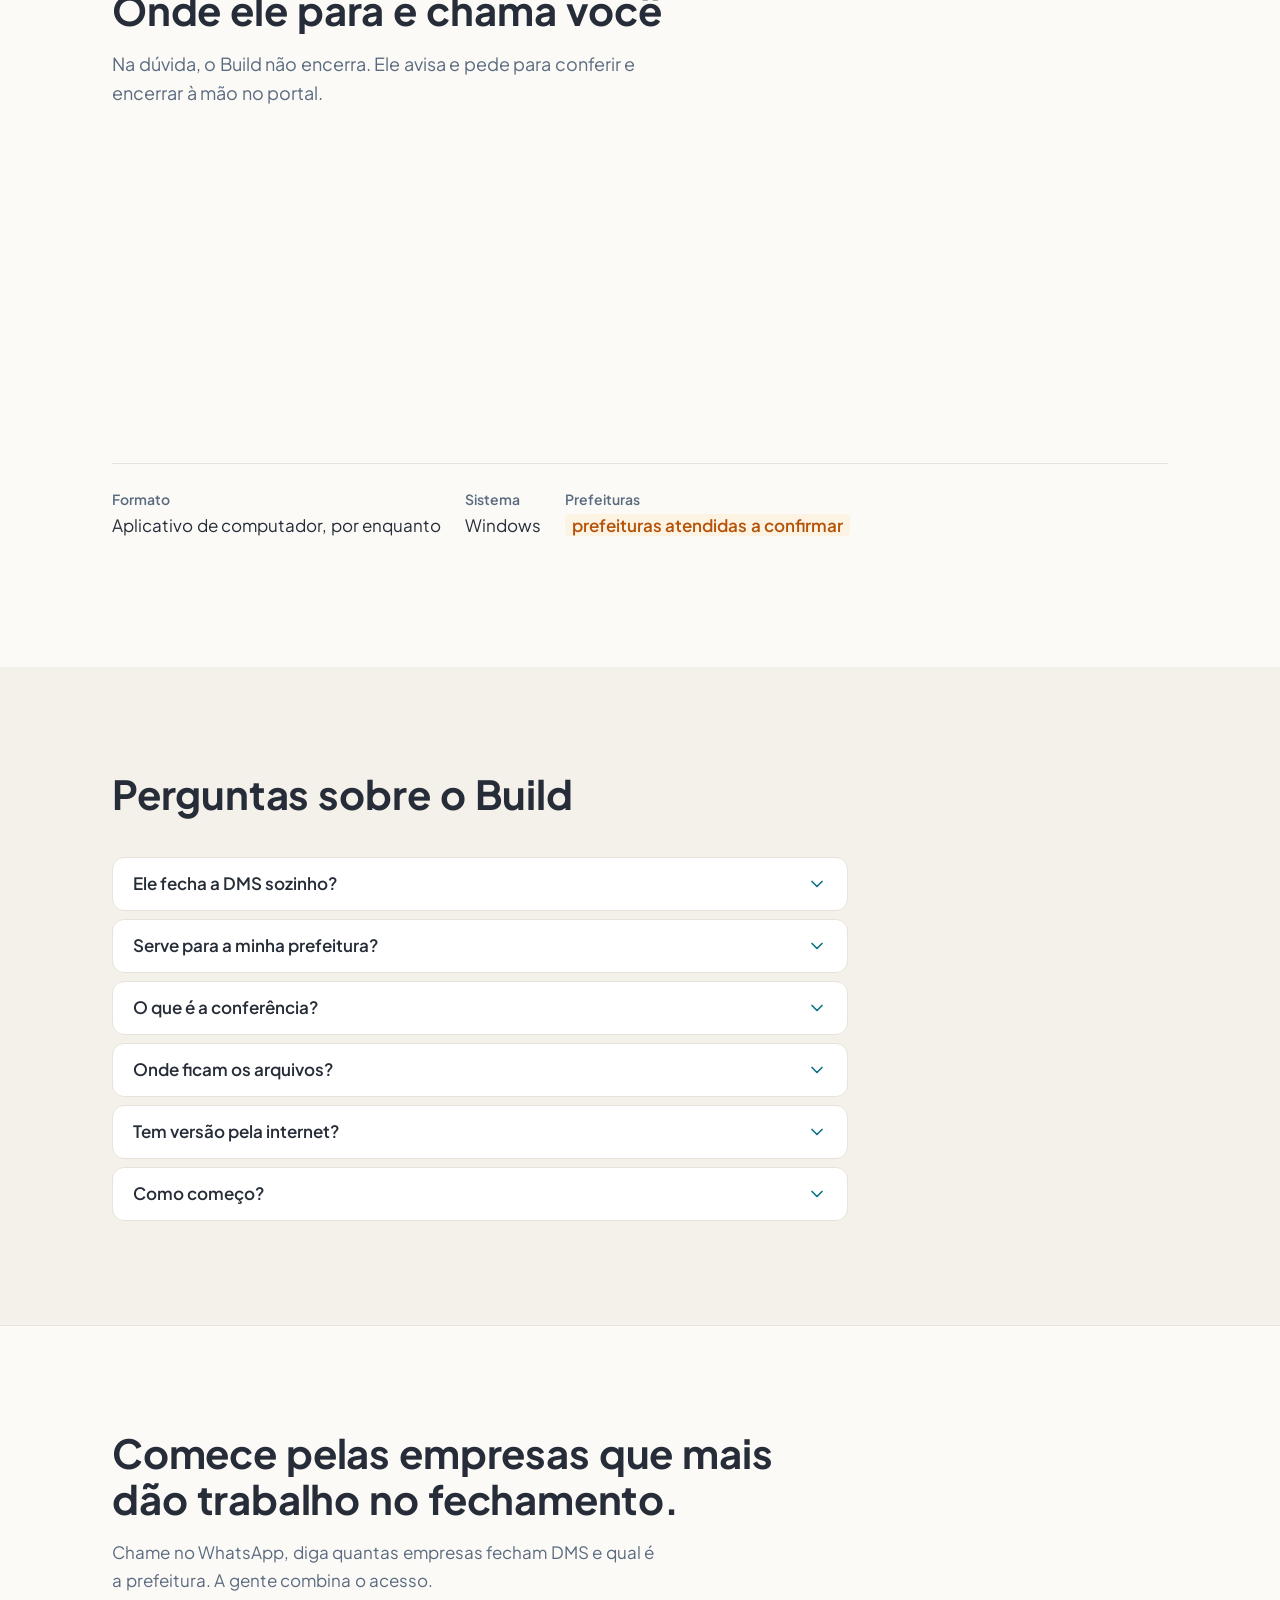
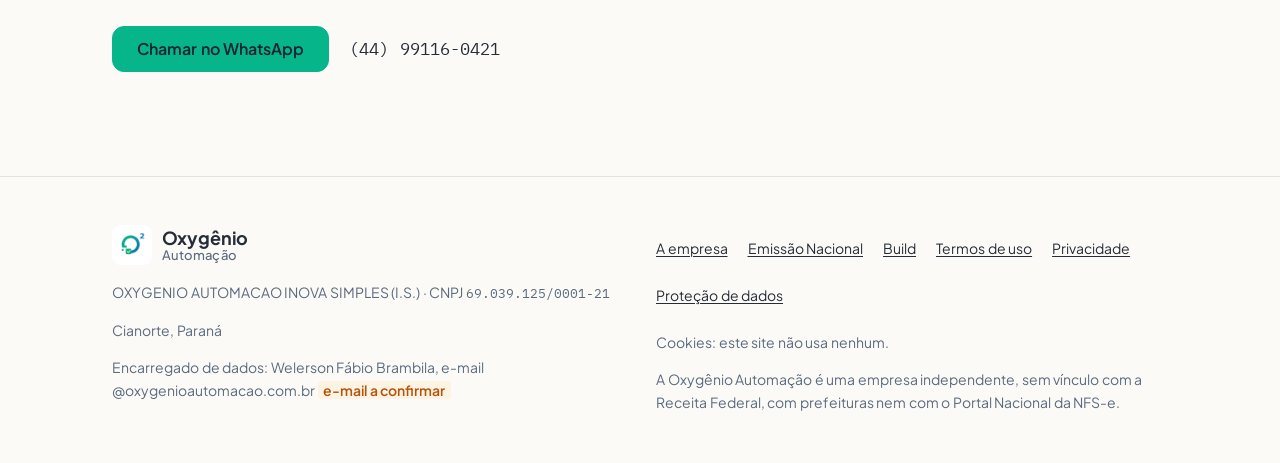
==== commit e74d27c7: "Lote 2 da rodada de 11/11: os textos legais na versão 0.4 e o e-mail do encarregado no domínio da em" ====
--- a/build.html
+++ b/build.html
@@ -267,7 +267,7 @@
       </div>
       <div class="pergunta">
         <h3><button type="button" class="pergunta__botao" id="p4-botao" aria-expanded="false" aria-controls="p4">Onde ficam os arquivos?<svg viewBox="0 0 24 24" fill="none" stroke="currentColor" stroke-width="2" stroke-linecap="round" stroke-linejoin="round" aria-hidden="true"><path d="m6 9 6 6 6-6"/></svg></button></h3>
-        <div class="pergunta__corpo" id="p4"><div class="pergunta__texto"><p>No computador do escritório, numa pasta por empresa e competência: guia, XML, PDF, CND e o relatório. Nada sai para fora do seu computador além do que vai ao portal da prefeitura.</p></div></div>
+        <div class="pergunta__corpo" id="p4"><div class="pergunta__texto"><p>No computador do escritório, numa pasta por empresa e competência: guia, XML, PDF, CND e o relatório. Os dados das empresas vão só ao portal da prefeitura. A exceção é o botão Atualizar razão social: ele manda o número do CNPJ a serviços públicos de consulta.</p></div></div>
       </div>
       <div class="pergunta">
         <h3><button type="button" class="pergunta__botao" id="p5-botao" aria-expanded="false" aria-controls="p5">Tem versão pela internet?<svg viewBox="0 0 24 24" fill="none" stroke="currentColor" stroke-width="2" stroke-linecap="round" stroke-linejoin="round" aria-hidden="true"><path d="m6 9 6 6 6-6"/></svg></button></h3>
@@ -303,7 +303,7 @@
       </a>
       <p>OXYGENIO AUTOMACAO INOVA SIMPLES (I.S.) · CNPJ <span class="numero">69.039.125/0001-21</span></p>
       <p>Cianorte, Paraná</p>
-      <p>Encarregado de dados: Welerson Fábio Brambila, welersonbrambila.fb@gmail.com <span class="a-confirmar">e-mail a confirmar</span></p>
+      <p>Encarregado de dados: Welerson Fábio Brambila, e-mail @oxygenioautomacao.com.br <span class="a-confirmar">e-mail a confirmar</span></p>
     </div>
     <div>
       <ul class="rodape__links">
--- a/pagina.css
+++ b/pagina.css
@@ -32,14 +32,23 @@
   --mov-pausa: 160ms;           /* respiro entre duas coisas que acontecem em seguida (a tela que entra espera a que sai) */
   --mov-cena: 4800ms;           /* a cena da maquete do emissor: copiar, trocar o valor, conferir, emitir (abaixo de 5 s, sem botão de pausa) */
   --mov-tela: 450ms;            /* uma tela dos passos se preenchendo por dentro (cada uma termina em menos de 1 s) */
-}
-
-/* a chave única (movimento.js, MOVIMENTO = false) e a preferência do sistema: tudo aparece parado e à vista, sem fade (decisão do dono, 08/11/2026) */
+  /* as cenas que contam algo (lote 9): o cadeado fechando, um traço se desenhando, os fatos chegando */
+  --mov-esmaecer: 560ms;        /* um bloco esmaecendo ao aparecer; fica mesmo com menos movimento */
+  --mov-gesto: 900ms;           /* um gesto de cena, devagar o bastante para o olho acompanhar */
+  --mov-espera: 200ms;          /* a cena espera o bloco assentar antes de começar */
+  --mov-gesto-curva: cubic-bezier(.45, 0, .2, 1);  /* acelera e freia: o gesto se vê do começo ao fim */
+}
+
+/* a chave única (movimento.js, MOVIMENTO = false): tudo aparece parado e à vista, sem fade */
 html[data-movimento="desligado"] {
   --mov-entrada: 1ms; --mov-hover: 0ms; --mov-passo: 0ms; --mov-desloc: 0px; --mov-maquete: 1ms; --mov-pausa: 0ms; --mov-cena: 1ms; --mov-tela: 1ms;
-}
+  --mov-esmaecer: 1ms; --mov-gesto: 1ms; --mov-espera: 0ms;
+}
+/* a preferência do sistema por menos movimento: a versão suave (decisão do dono, 09/11/2026). Nada se desloca, nada
+   cresce, as maquetes abrem no estado final; ficam o esmaecer dos blocos, os traços se desenhando e os fatos chegando. */
 @media (prefers-reduced-motion: reduce) {
   :root { --mov-entrada: 1ms; --mov-hover: 0ms; --mov-passo: 0ms; --mov-desloc: 0px; --mov-maquete: 1ms; --mov-pausa: 0ms; --mov-cena: 1ms; --mov-tela: 1ms; }
+  html .cadeado__arco { transform: none; transition: none; }  /* ganha da regra do arco, mais abaixo */
 }
 /* no celular, mais leve: cascata mais curta e nada que dependa do mouse */
 @media (max-width: 47.99rem) {
@@ -122,7 +131,7 @@
 @media (min-width: 60rem) and (max-width: 63.99rem) { .passos__tela { top: 8.75rem; } }
 
 /* --------------------------------------------------------------- aparecer ao entrar na tela */
-.aparece { opacity: 0; transform: translateY(var(--mov-desloc)); transition: opacity var(--mov-entrada) var(--mov-suave), transform var(--mov-entrada) var(--mov-suave); transition-delay: calc(var(--i, 0) * var(--mov-passo)); }
+.aparece { opacity: 0; transform: translateY(var(--mov-desloc)); transition: opacity var(--mov-esmaecer) var(--mov-suave), transform var(--mov-entrada) var(--mov-suave); transition-delay: calc(var(--i, 0) * var(--mov-passo)); }
 .aparece.visivel, html:not(.js) .aparece { opacity: 1; transform: none; }
 [data-cascata] > :nth-child(2) { --i: 1; }  [data-cascata] > :nth-child(3) { --i: 2; }
 [data-cascata] > :nth-child(4) { --i: 3; }  [data-cascata] > :nth-child(5) { --i: 4; }
@@ -304,12 +313,12 @@
 .conferencia__linha small { display: block; color: var(--texto-suave); font-size: .85em; }
 .conferencia__ok { display: grid; place-items: center; width: 1.4em; height: 1.4em; border-radius: 50%; background: var(--ok-suave); color: var(--ok); }
 .conferencia__ok svg { width: 1em; height: 1em; }
-.conferencia__ok path { stroke-dasharray: 20; stroke-dashoffset: 20; transition: stroke-dashoffset calc(var(--mov-entrada) * .6) var(--mov-suave) calc(var(--mov-passo) * (5 + var(--i, 0) * 3)); }
+.conferencia__ok path { stroke-dasharray: 20; stroke-dashoffset: 20; transition: stroke-dashoffset calc(var(--mov-gesto) * .6) var(--mov-gesto-curva) calc(var(--mov-espera) + var(--i, 0) * var(--mov-gesto) * .45); }
 .conferencia__linha:nth-of-type(2) { --i: 1; }  .conferencia__linha:nth-of-type(3) { --i: 2; }  .conferencia__linha:nth-of-type(4) { --i: 3; }
-.visivel .conferencia__ok path, html:not(.js) .conferencia__ok path { stroke-dashoffset: 0; }
-.conferencia__aviso { display: flex; gap: .6em; align-items: flex-start; margin: .6em 1em 1em; padding: .6em .8em; border-left: 3px solid var(--aviso); border-radius: 6px; background: var(--aviso-suave); color: var(--aviso); font-weight: 600; max-width: none; opacity: 0; transform: translateY(4px); transition: opacity var(--mov-entrada) var(--mov-suave) calc(var(--mov-passo) * 18), transform var(--mov-entrada) var(--mov-suave) calc(var(--mov-passo) * 18); }
+.em-foco .conferencia__ok path, html:not(.js) .conferencia__ok path { stroke-dashoffset: 0; }
+.conferencia__aviso { display: flex; gap: .6em; align-items: flex-start; margin: .6em 1em 1em; padding: .6em .8em; border-left: 3px solid var(--aviso); border-radius: 6px; background: var(--aviso-suave); color: var(--aviso); font-weight: 600; max-width: none; opacity: 0; transform: translateY(calc(var(--mov-desloc) * .3)); transition: opacity var(--mov-esmaecer) var(--mov-suave) calc(var(--mov-espera) + var(--mov-gesto) * 1.9), transform var(--mov-entrada) var(--mov-suave) calc(var(--mov-espera) + var(--mov-gesto) * 1.9); }
 .conferencia__aviso svg { flex: none; width: 1.3em; height: 1.3em; margin-top: .05em; }
-.visivel .conferencia__aviso, html:not(.js) .conferencia__aviso { opacity: 1; transform: none; }
+.em-foco .conferencia__aviso, html:not(.js) .conferencia__aviso { opacity: 1; transform: none; }
 @media (min-width: 48rem) { .conferencia { grid-template-columns: 1fr 1.3fr; gap: 2.5rem; align-items: center; padding: 2rem; } }
 .recursos { display: grid; gap: 1.25rem; }
 .recurso { display: grid; grid-template-columns: auto 1fr; gap: 1rem; align-items: start; padding: 1.25rem; border: 1px solid var(--pagina-linha); border-radius: var(--raio); background: var(--pagina-superficie); transition: transform var(--mov-hover) var(--mov-suave), box-shadow var(--mov-hover) var(--mov-suave); }
@@ -319,10 +328,11 @@
 .recurso p { font-size: .9375rem; color: var(--pagina-texto-suave); }
 /* M-06 (lote 8): o ícone se desenha uma vez quando o cartão entra na tela, um depois do outro; e de novo ao passar o mouse */
 .recurso__icone svg * { stroke-dasharray: 200; }  /* maior que qualquer traço dos ícones */
-html.js .recurso.visivel .recurso__icone svg * { animation: redesenhar calc(var(--mov-entrada) * 1.25) var(--mov-suave) both; animation-delay: calc(var(--mov-entrada) * .4 + var(--i, 0) * var(--mov-passo) * 2); }
+html.js .recurso:not(.em-foco) .recurso__icone svg * { stroke-dashoffset: 200; }
+html.js .recurso.em-foco .recurso__icone svg * { animation: redesenhar var(--mov-gesto) var(--mov-gesto-curva) both; animation-delay: calc(var(--mov-espera) + var(--i, 0) * var(--mov-gesto) * .15); }
 @media (hover: hover) {
   .recurso:hover { transform: translateY(-2px); box-shadow: var(--sombra-suave); }
-  .recurso:hover .recurso__icone svg * { animation: redesenhar calc(var(--mov-entrada) * 1.25) var(--mov-suave) both; animation-delay: 0s; }
+  .recurso:hover .recurso__icone svg * { animation: redesenhar var(--mov-gesto) var(--mov-gesto-curva) both; animation-delay: 0s; }
 }
 html[data-movimento="desligado"] .recurso .recurso__icone svg * { animation: none; }
 @keyframes redesenhar { from { stroke-dashoffset: 200; } to { stroke-dashoffset: 0; } }
@@ -344,19 +354,25 @@
 .cadeado { width: 7rem; height: 7rem; color: var(--marca); }
 /* M-14 (lote 7): no Build, "Onde ele para e chama você" tem o sinal de parada, que se desenha uma vez ao entrar; sem tremor */
 .parada { width: 7rem; height: 7rem; color: var(--aviso); }
-.parada path { stroke-dasharray: 80; stroke-dashoffset: 80; transition: stroke-dashoffset var(--mov-entrada) var(--mov-suave) calc(var(--mov-passo) * 4); }
-.parada path:nth-child(2) { transition-delay: calc(var(--mov-passo) * 10); }  .parada path:nth-child(3) { transition-delay: calc(var(--mov-passo) * 12); }
-.visivel .parada path, html:not(.js) .parada path { stroke-dashoffset: 0; }
-.cadeado__arco { transform: translateY(-5px); transition: transform var(--mov-entrada) var(--mov-suave) calc(var(--mov-passo) * 4); }
-.visivel .cadeado__arco { transform: translateY(0); }
-.cadeado__check { stroke-dasharray: 12; stroke-dashoffset: 12; transition: stroke-dashoffset calc(var(--mov-entrada) * .7) var(--mov-suave) calc(var(--mov-passo) * 11); }
-.visivel .cadeado__check { stroke-dashoffset: 0; }
+/* lote 9: a cena começa com o bloco no meio da tela (.em-foco), espera ele assentar, e cada gesto leva --mov-gesto */
+.parada path { stroke-dasharray: 80; stroke-dashoffset: 80; transition: stroke-dashoffset var(--mov-gesto) var(--mov-gesto-curva) var(--mov-espera); }
+.parada path:nth-child(2) { transition-delay: calc(var(--mov-espera) + var(--mov-gesto) * .8); }  .parada path:nth-child(3) { transition-delay: calc(var(--mov-espera) + var(--mov-gesto) * 1.05); }
+.em-foco .parada path, html:not(.js) .parada path { stroke-dashoffset: 0; }
+.cadeado { overflow: visible; }  /* o arco aberto passa do topo do desenho */
+.cadeado__arco { transform: translateY(-5px); transition: transform var(--mov-gesto) var(--mov-gesto-curva) var(--mov-espera); }
+.em-foco .cadeado__arco { transform: translateY(0); }
+.cadeado__check { stroke-dasharray: 12; stroke-dashoffset: 12; transition: stroke-dashoffset calc(var(--mov-gesto) * .7) var(--mov-gesto-curva) calc(var(--mov-espera) + var(--mov-gesto) * .9); }
+.em-foco .cadeado__check { stroke-dashoffset: 0; }
 html:not(.js) .cadeado__arco { transform: none; }  html:not(.js) .cadeado__check { stroke-dashoffset: 0; }
 .fatos { display: grid; gap: 1.25rem; margin: 0; padding: 0; list-style: none; max-width: none; }
-.fatos li { margin: 0; padding-left: 1.25rem; border-left: 3px solid var(--marca); transition: opacity var(--mov-entrada) var(--mov-suave), transform var(--mov-entrada) var(--mov-suave), border-color var(--mov-entrada); transition-delay: calc(var(--mov-passo) * (10 + var(--i, 0) * 3)); }
+.fatos li { margin: 0; padding-left: 1.25rem; border-left: 3px solid var(--marca); transition: opacity var(--mov-esmaecer) var(--mov-suave), transform var(--mov-entrada) var(--mov-suave), border-color var(--mov-esmaecer); transition-delay: calc(var(--mov-espera) + var(--mov-gesto) * (1.45 + var(--i, 0) * .3)); }
 /* M-07 (lote 8): depois que o cadeado fecha, cada fato chega e a borda acende, um por vez; sem JavaScript, tudo à vista */
 .fatos li:nth-child(2) { --i: 1; }  .fatos li:nth-child(3) { --i: 2; }  .fatos li:nth-child(4) { --i: 3; }
-html.js .aparece:not(.visivel) .fatos li { opacity: 0; transform: translateY(var(--mov-desloc)); border-color: var(--marca-suave); }
+html.js .aparece:not(.em-foco) .fatos li { opacity: 0; transform: translateY(var(--mov-desloc)); border-color: var(--marca-suave); }
+/* o estado de espera das cenas entra sem transição: ao carregar a página, ou ao voltar a ela já rolada, nada se desfaz
+   aos poucos na frente de quem lê; só a chegada da cena é animada */
+.aparece:not(.em-foco) .cadeado__arco, .aparece:not(.em-foco) .cadeado__check, .aparece:not(.em-foco) .parada path,
+.aparece:not(.em-foco) .conferencia__ok path, .aparece:not(.em-foco) .conferencia__aviso, html.js .aparece:not(.em-foco) .fatos li { transition: none; }
 .fatos strong { display: block; margin-bottom: .2rem; }
 .independencia { margin-top: 2rem; padding-top: 1.5rem; border-top: 1px solid var(--pagina-linha); color: var(--pagina-texto-suave); font-size: .9375rem; }
 
@@ -494,6 +510,7 @@
 .legal h1 { font-size: clamp(2rem, 1.5rem + 1.5vw, 2.75rem); }
 .legal__resumo { margin-top: 1.25rem; font-size: 1.125rem; color: var(--pagina-texto-suave); }
 .aviso { margin-top: 1.5rem; padding: .9rem 1.25rem; border-left: 4px solid var(--aviso); border-radius: var(--raio); background: var(--aviso-suave); max-width: none; }
+.endereco { overflow-wrap: anywhere; }  /* L1 (12/11/2026): o endereço do emissor por extenso não estoura a tela de 360 px; no HTML, a quebra preferida é depois de "emissor." */
 .legal h2 { margin-top: 2.75rem; margin-bottom: .75rem; font-size: 1.5rem; }
 .legal h3 { margin-top: 1.5rem; margin-bottom: .4rem; font-size: 1.0625rem; }
 .legal p, .legal ul { max-width: none; }
@@ -515,7 +532,9 @@
 /* --------------------------------------------------------------- impressão: tudo à vista, nada preso, nada repetido (U-04) */
 @media print {
   .aparece, .passos__tela .mini, .fluxo > *, .conferencia__aviso, .pista__passos li, .pista__selo, .pistas, .fatos li { opacity: 1; transform: none; transition: none; animation: none; }
-  .recurso__icone svg * { animation: none; stroke-dashoffset: 0; }
+  .recurso__icone svg *, html.js .recurso:not(.em-foco) .recurso__icone svg * { animation: none; stroke-dashoffset: 0; }
+  html.js .aparece:not(.em-foco) .fatos li { opacity: 1; transform: none; border-color: var(--marca); }
+  .cadeado__arco { transform: none; }  .cadeado__check { stroke-dashoffset: 0; }
   .conferencia__ok path, .parada path, .maquete__progresso .mini__chip path { stroke-dashoffset: 0; }
   .maquete__progresso .mini__chip { opacity: 1; animation: none; }
   .maquete__cartao--atencao::after { display: none; }
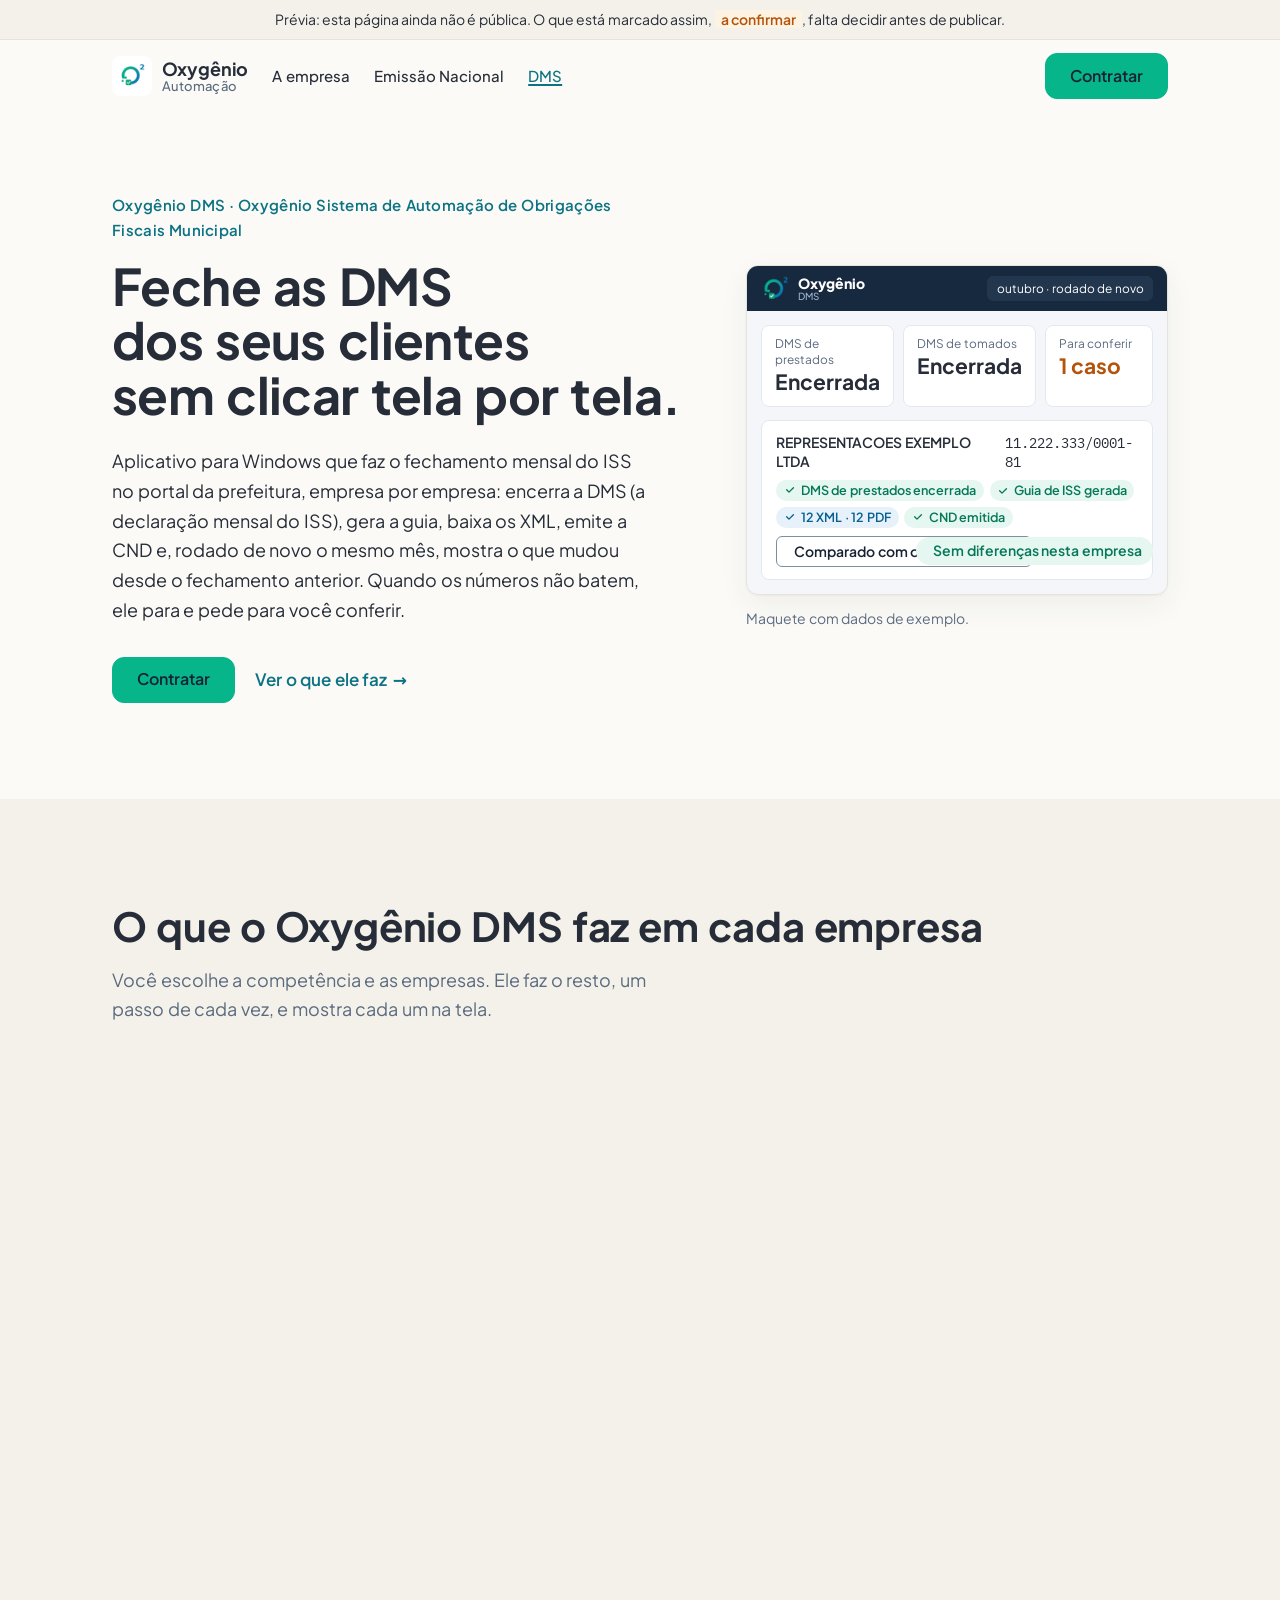
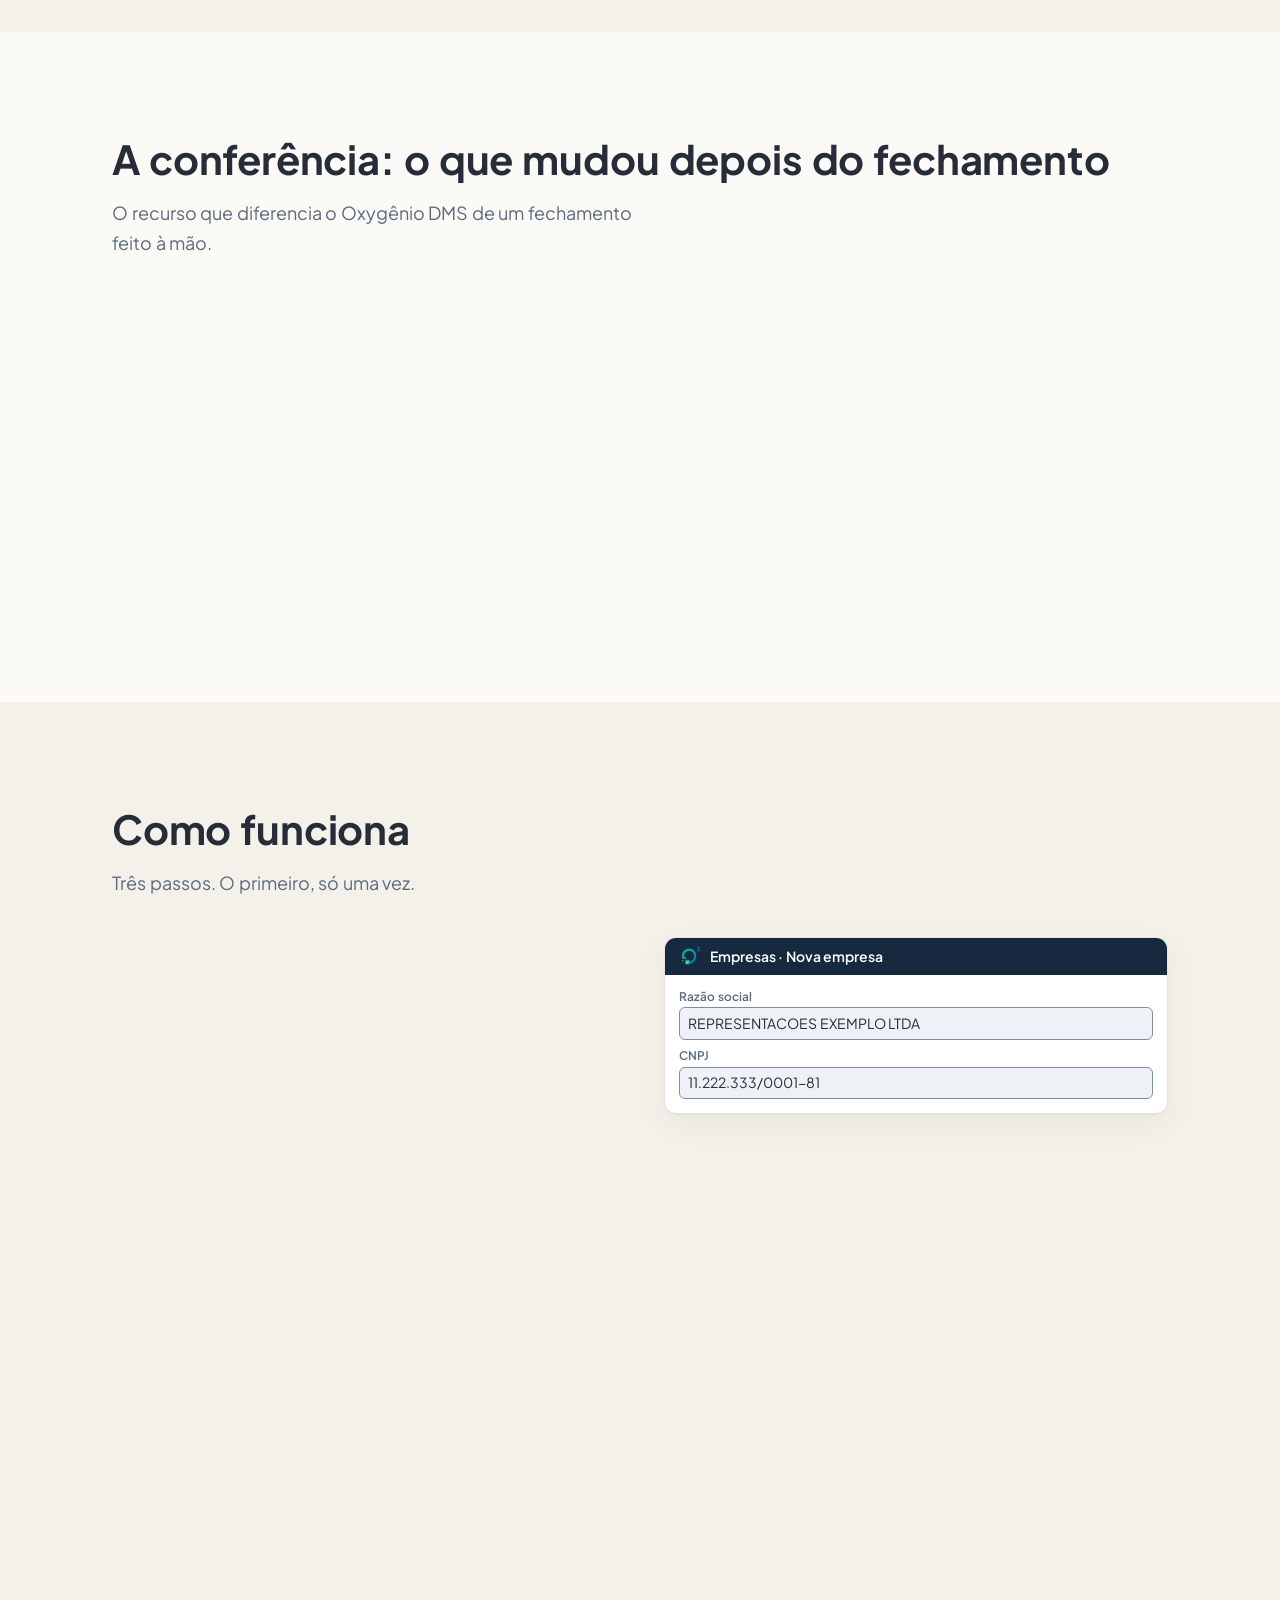
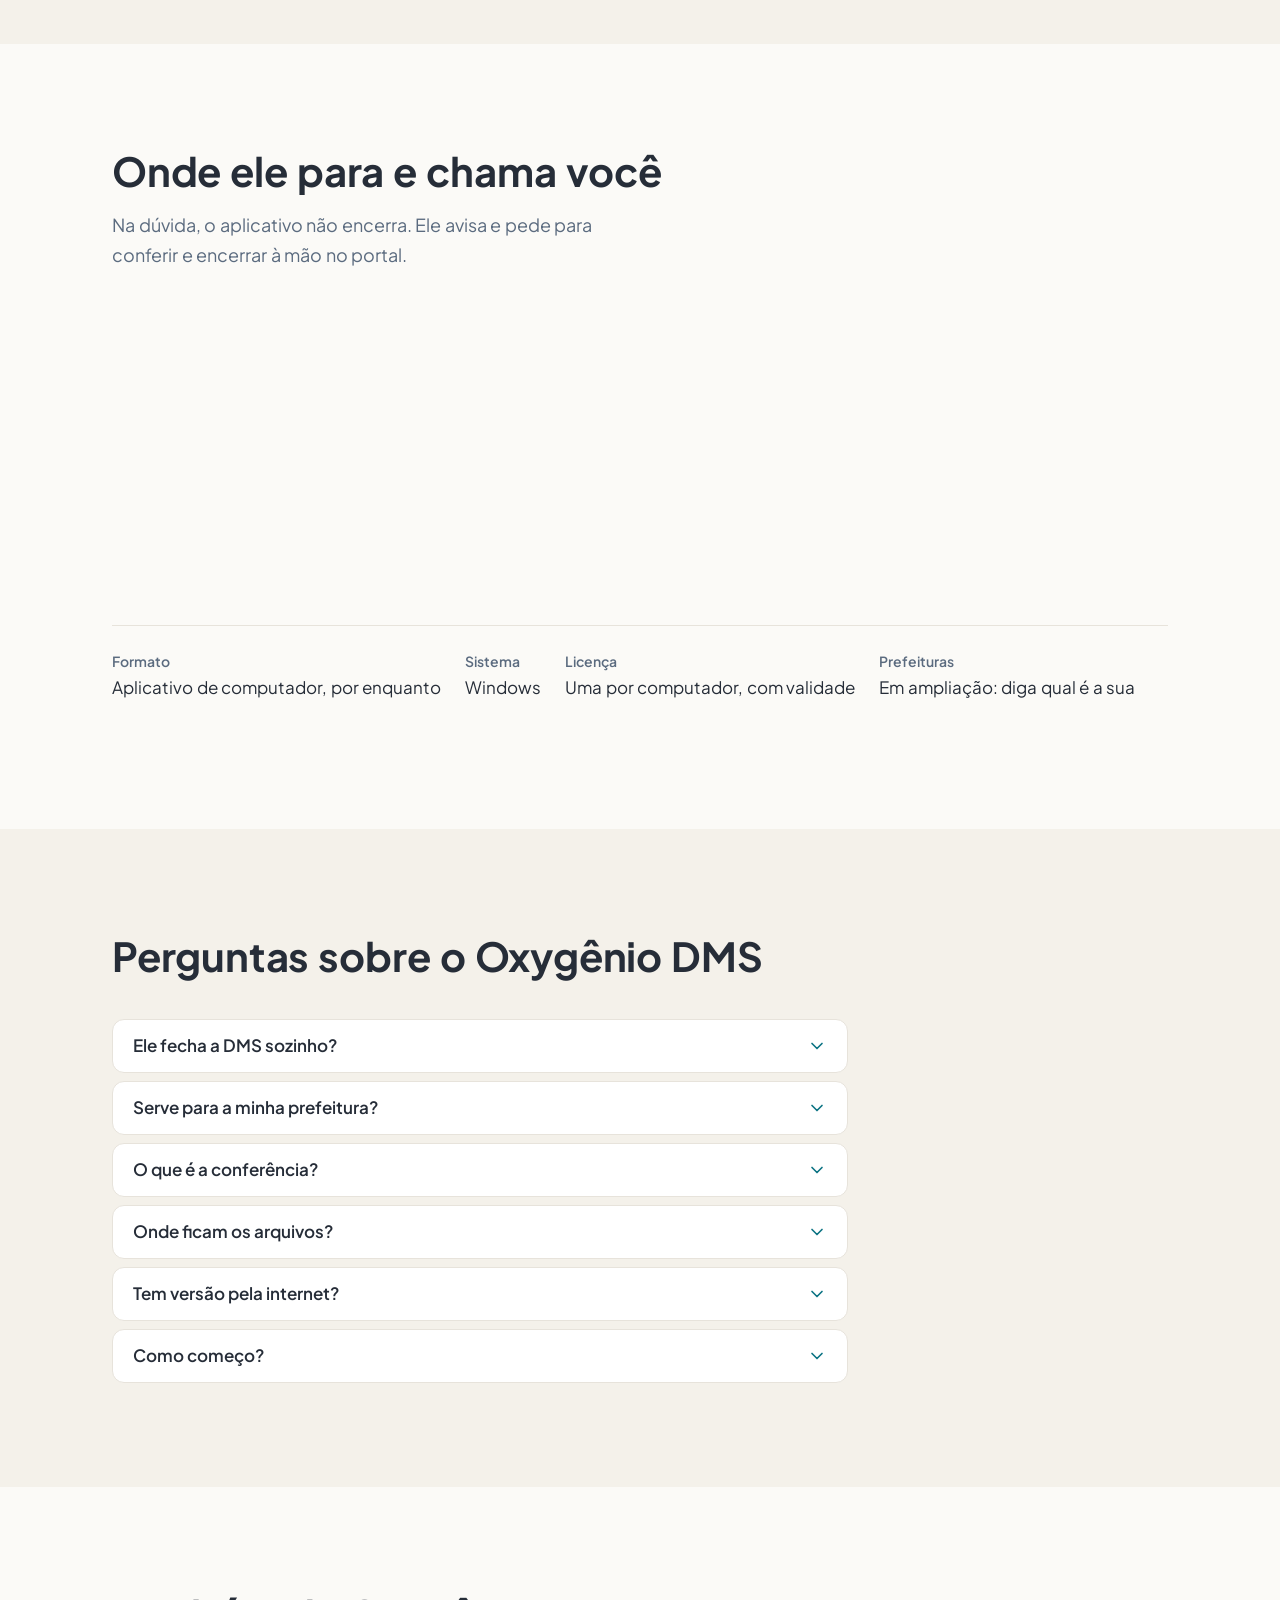
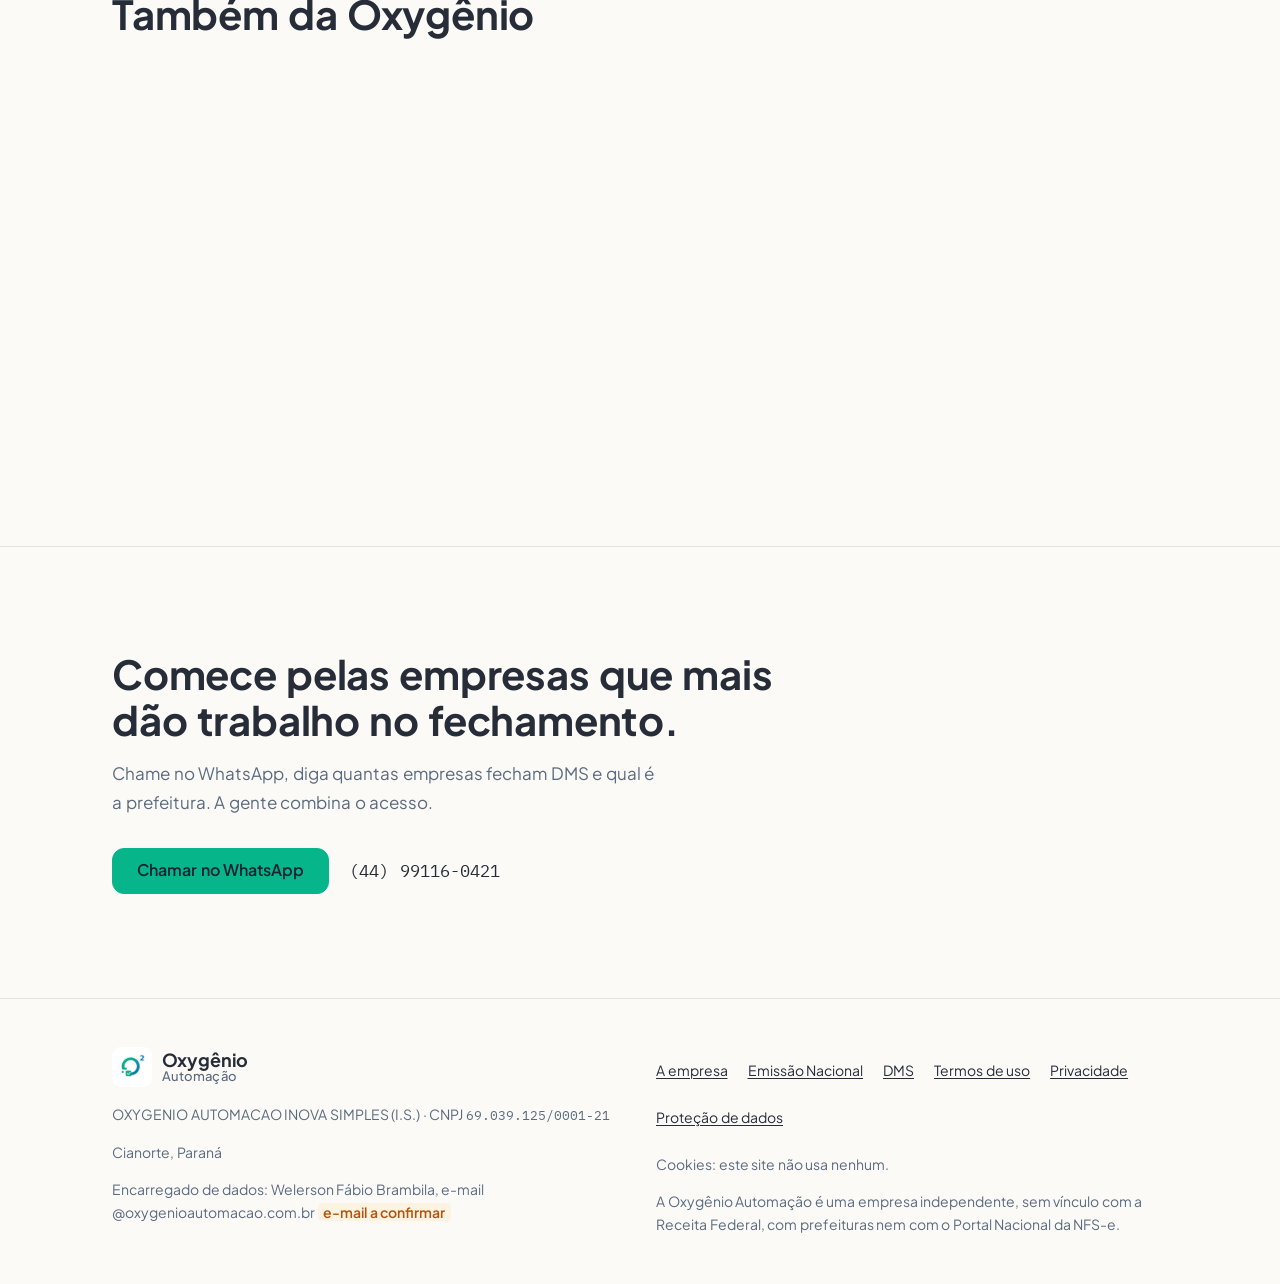
==== commit cda755ce: "Lotes 3, 4, 5 e 10 da rodada de 11/11: o Emissor e o DMS ditos como são, os três planos e o nome Oxy" ====
--- a/build.html
+++ b/build.html
@@ -5,8 +5,8 @@
 <meta name="viewport" content="width=device-width, initial-scale=1">
 <meta http-equiv="Content-Security-Policy" content="default-src 'none'; style-src 'self'; font-src 'self'; img-src 'self'; script-src 'self'; base-uri 'none'; form-action 'none'">
 <meta name="robots" content="noindex, nofollow">
-<title>Oxygenio Build: o fechamento das DMS, empresa por empresa</title>
-<meta name="description" content="O Oxygenio Build é o aplicativo para Windows que faz o fechamento mensal do ISS no sistema da prefeitura: encerra as DMS, gera a guia, baixa os XML, emite a CND e compara o mês com o anterior.">
+<title>Oxygênio DMS: o fechamento das DMS, empresa por empresa</title>
+<meta name="description" content="O Oxygênio DMS (Oxygênio Sistema de Automação de Obrigações Fiscais Municipal) é o aplicativo para Windows que faz o fechamento mensal do ISS no portal da prefeitura: encerra as DMS, gera a guia, baixa os XML, emite a CND e, rodado de novo o mesmo mês, mostra o que mudou.">
 <link rel="icon" href="imagens/oxygenio_badge_192.png" type="image/png">
 <link rel="stylesheet" href="estilos.css">
 <link rel="stylesheet" href="pagina.css">
@@ -25,11 +25,10 @@
     <nav class="cabecalho__menu" aria-label="Páginas do site">
       <a href="index.html">A empresa</a>
       <a href="emissao-nacional.html">Emissão Nacional</a>
-      <a href="build.html" aria-current="page">Build</a>
+      <a href="build.html" aria-current="page">DMS</a>
     </nav>
     <div class="cabecalho__acoes">
-      <a class="botao discreto" href="https://emissor.oxygenioautomacao.com.br/">Entrar</a>
-      <a class="botao" href="https://wa.me/5544991160421?text=Ol%C3%A1%2C%20quero%20contratar%20o%20Oxygenio%20Build%20para%20o%20meu%20escrit%C3%B3rio.">Contratar<span class="tudo-oculto"> (abre o WhatsApp)</span></a>
+      <a class="botao" href="https://wa.me/5544991160421?text=Ol%C3%A1%2C%20quero%20contratar%20o%20Oxyg%C3%AAnio%20DMS%20para%20o%20meu%20escrit%C3%B3rio.">Contratar<span class="tudo-oculto"> (abre o WhatsApp)</span></a>
     </div>
   </div>
 </header>
@@ -39,20 +38,20 @@
 <section class="destaque" aria-labelledby="titulo">
   <div class="largura destaque__grade">
     <div>
-      <p class="sobretitulo">Oxygenio Build: o fechamento das DMS</p>
+      <p class="sobretitulo">Oxygênio DMS · Oxygênio Sistema de Automação de Obrigações Fiscais Municipal</p>
       <h1 id="titulo"><span>Feche as DMS dos seus clientes</span> <span>sem clicar tela por tela.</span></h1>
-      <p class="destaque__frase">Aplicativo para Windows que faz o fechamento mensal do ISS no sistema da prefeitura, empresa por empresa: encerra a DMS, gera a guia, baixa os XML, emite a CND e compara o mês com o anterior. Quando os números não batem, ele para e pede para você conferir.</p>
+      <p class="destaque__frase">Aplicativo para Windows que faz o fechamento mensal do ISS no portal da prefeitura, empresa por empresa: encerra a DMS (a declaração mensal do ISS), gera a guia, baixa os XML, emite a CND e, rodado de novo o mesmo mês, mostra o que mudou desde o fechamento anterior. Quando os números não batem, ele para e pede para você conferir.</p>
       <p class="destaque__acoes">
-        <a class="botao" href="https://wa.me/5544991160421?text=Ol%C3%A1%2C%20quero%20contratar%20o%20Oxygenio%20Build%20para%20o%20meu%20escrit%C3%B3rio.">Contratar<span class="tudo-oculto"> (abre o WhatsApp)</span></a>
+        <a class="botao" href="https://wa.me/5544991160421?text=Ol%C3%A1%2C%20quero%20contratar%20o%20Oxyg%C3%AAnio%20DMS%20para%20o%20meu%20escrit%C3%B3rio.">Contratar<span class="tudo-oculto"> (abre o WhatsApp)</span></a>
         <a class="link-seta" href="#o-que-faz">Ver o que ele faz</a>
       </p>
     </div>
-    <figure class="maquete" role="img" aria-label="Maquete do painel do Oxygenio Build, com dados de exemplo: três cartões com os números da competência e o progresso de uma empresa, da DMS encerrada à conferência com o mês anterior.">
+    <figure class="maquete" role="img" aria-label="Maquete do painel do Oxygênio DMS, com dados de exemplo: três cartões com os números da competência e o progresso de uma empresa, da DMS encerrada à conferência com o fechamento anterior do mesmo mês.">
       <div class="maquete__janela" aria-hidden="true">
         <div class="maquete__topo">
           <img src="imagens/oxygenio_icon_256.png" width="28" height="28" alt="">
-          <span class="maquete__app">Oxygenio <small>Build</small></span>
-          <span class="maquete__contexto">outubro · fechamento do mês</span>
+          <span class="maquete__app">Oxygênio <small>DMS</small></span>
+          <span class="maquete__contexto">outubro · rodado de novo</span>
         </div>
         <div class="maquete__corpo">
           <div class="maquete__cartoes">
@@ -69,10 +68,10 @@
               <span class="mini__chip"><svg viewBox="0 0 24 24" fill="none" stroke="currentColor" stroke-width="2.5" stroke-linecap="round" stroke-linejoin="round"><path d="m18 7-8.5 8.5L5 11"/></svg>CND emitida</span>
             </div>
             <div class="maquete__estado">
-              <span class="maquete__copiar"><svg viewBox="0 0 24 24" fill="none" stroke="currentColor" stroke-width="2" stroke-linecap="round" stroke-linejoin="round"><path d="M3 12a9 9 0 1 0 9-9 9.75 9.75 0 0 0-6.74 2.74L3 8"/><path d="M3 3v5h5"/><path d="M12 7v5l4 2"/></svg>Comparado com setembro</span>
+              <span class="maquete__copiar"><svg viewBox="0 0 24 24" fill="none" stroke="currentColor" stroke-width="2" stroke-linecap="round" stroke-linejoin="round"><path d="M3 12a9 9 0 1 0 9-9 9.75 9.75 0 0 0-6.74 2.74L3 8"/><path d="M3 3v5h5"/><path d="M12 7v5l4 2"/></svg>Comparado com o 1º fechamento</span>
               <span class="maquete__selos">
                 <span class="selo maquete__processando">Conferindo</span>
-                <span class="selo maquete__emitida"><svg viewBox="0 0 24 24" fill="none" stroke="currentColor" stroke-width="2.5" stroke-linecap="round" stroke-linejoin="round"><path d="m18 7-8.5 8.5L5 11"/></svg>Sem diferenças</span>
+                <span class="selo maquete__emitida"><svg viewBox="0 0 24 24" fill="none" stroke="currentColor" stroke-width="2.5" stroke-linecap="round" stroke-linejoin="round"><path d="m18 7-8.5 8.5L5 11"/></svg>Sem diferenças nesta empresa</span>
               </span>
             </div>
           </div>
@@ -86,13 +85,13 @@
 <section id="o-que-faz" class="faixa faixa--suave" aria-labelledby="t-faz">
   <div class="largura">
     <div class="faixa__cabeca">
-      <h2 id="t-faz">O que o Build faz em cada empresa</h2>
-      <p class="apoio">Você escolhe a competência e as empresas. Ele faz o resto, um passo de cada vez, e mostra cada um na tela. <span class="a-confirmar">lista a conferir</span></p>
+      <h2 id="t-faz">O que o Oxygênio DMS faz em cada empresa</h2>
+      <p class="apoio">Você escolhe a competência e as empresas. Ele faz o resto, um passo de cada vez, e mostra cada um na tela.</p>
     </div>
     <div class="recursos" data-cascata>
       <article class="recurso aparece">
         <span class="recurso__icone" aria-hidden="true"><svg viewBox="0 0 24 24" fill="none" stroke="currentColor" stroke-width="2" stroke-linecap="round" stroke-linejoin="round"><path d="M14 2H6a2 2 0 0 0-2 2v16a2 2 0 0 0 2 2h12a2 2 0 0 0 2-2V8z"/><path d="M14 2v6h6"/><path d="m9 15 2 2 4-4"/></svg></span>
-        <div><h3>Encerra a DMS de serviços prestados</h3><p>A declaração mensal das notas emitidas pela empresa, encerrada no sistema da prefeitura, com a soma conferida antes.</p></div>
+        <div><h3>Encerra a DMS de serviços prestados</h3><p>A declaração mensal das notas emitidas pela empresa, encerrada no portal da prefeitura, com a soma conferida antes.</p></div>
       </article>
       <article class="recurso aparece">
         <span class="recurso__icone" aria-hidden="true"><svg viewBox="0 0 24 24" fill="none" stroke="currentColor" stroke-width="2" stroke-linecap="round" stroke-linejoin="round"><path d="M14 2H6a2 2 0 0 0-2 2v16a2 2 0 0 0 2 2h12a2 2 0 0 0 2-2V8z"/><path d="M14 2v6h6"/><path d="M12 18v-6"/><path d="m9 15 3 3 3-3"/></svg></span>
@@ -112,7 +111,7 @@
       </article>
       <article class="recurso aparece">
         <span class="recurso__icone" aria-hidden="true"><svg viewBox="0 0 24 24" fill="none" stroke="currentColor" stroke-width="2" stroke-linecap="round" stroke-linejoin="round"><path d="M3 12a9 9 0 1 0 9-9 9.75 9.75 0 0 0-6.74 2.74L3 8"/><path d="M3 3v5h5"/><path d="M12 7v5l4 2"/></svg></span>
-        <div><h3>Compara com o mês anterior</h3><p>Cada fechamento é guardado. O seguinte, da mesma empresa e competência, é comparado com ele e aponta o que mudou.</p></div>
+        <div><h3>Compara com o fechamento anterior do mesmo mês</h3><p>Cada fechamento é guardado. Quando a mesma empresa e competência rodam de novo, o aplicativo compara com o fechamento anterior e aponta o que mudou.</p></div>
       </article>
     </div>
   </div>
@@ -122,13 +121,13 @@
   <div class="largura">
     <div class="faixa__cabeca">
       <h2 id="t-conferencia">A conferência: o que mudou depois do fechamento</h2>
-      <p class="apoio">O recurso que diferencia o Build de um fechamento feito à mão.</p>
+      <p class="apoio">O recurso que diferencia o Oxygênio DMS de um fechamento feito à mão.</p>
     </div>
     <div class="beneficios">
       <article class="beneficio beneficio--grande aparece">
         <div>
           <h3>Nota que entrou, sumiu, foi cancelada ou mudou de valor.</h3>
-          <p>Cada execução grava um retrato da competência: as notas, os valores, o que foi encerrado. Quando a mesma empresa e a mesma competência rodam de novo, o Build compara com o retrato anterior e lista a diferença, nota por nota. É assim que uma nota cancelada depois do fechamento, ou uma que apareceu atrasada, não passa despercebida.</p>
+          <p>Cada execução grava um retrato da competência: as notas, os valores, o que foi encerrado. Quando a mesma empresa e a mesma competência rodam de novo, o aplicativo compara com o retrato anterior e lista a diferença, nota por nota. É assim que uma nota cancelada depois do fechamento, ou uma que apareceu atrasada, não passa despercebida.</p>
         </div>
         <p class="fluxo" aria-hidden="true">
           <span class="fluxo__nota">Setembro, 1º fechamento<span>12 notas · DMS encerrada</span></span>
@@ -153,13 +152,12 @@
         <li class="passo" id="passo-1">
           <span class="passo__numero" aria-hidden="true">1</span>
           <h3>Instale e cadastre as empresas</h3>
-          <p>O Build é instalado no computador do escritório. Você cadastra as empresas que fecham DMS e, se quiser, marca para o aplicativo lembrar o login do portal da prefeitura.</p>
+          <p>O Oxygênio DMS é instalado no computador do escritório, com uma licença para cada computador. Você cadastra as empresas que fecham DMS e, se quiser, marca para o aplicativo lembrar o login do escritório no portal da prefeitura.</p>
           <figure class="mini" aria-hidden="true">
             <div class="mini__topo"><img src="imagens/oxygenio_icon_256.png" width="20" height="20" alt="">Empresas · Nova empresa</div>
             <div class="mini__corpo">
               <div class="mini__campo"><span>Razão social</span><b class="preenchido">REPRESENTACOES EXEMPLO LTDA</b></div>
               <div class="mini__campo"><span>CNPJ</span><b class="preenchido">11.222.333/0001-81</b></div>
-              <div class="mini__campo"><span>Login do portal</span><b class="preenchido">••••••••••</b></div>
             </div>
           </figure>
         </li>
@@ -196,7 +194,6 @@
           <div class="mini__corpo">
             <div class="mini__campo"><span>Razão social</span><b class="preenchido">REPRESENTACOES EXEMPLO LTDA</b></div>
             <div class="mini__campo"><span>CNPJ</span><b class="preenchido">11.222.333/0001-81</b></div>
-            <div class="mini__campo"><span>Login do portal</span><b class="preenchido">••••••••••</b></div>
           </div>
         </figure>
         <figure class="mini">
@@ -224,7 +221,7 @@
   <div class="largura">
     <div class="faixa__cabeca">
       <h2 id="t-limites">Onde ele para e chama você</h2>
-      <p class="apoio">Na dúvida, o Build não encerra. Ele avisa e pede para conferir e encerrar à mão no portal.</p>
+      <p class="apoio">Na dúvida, o aplicativo não encerra. Ele avisa e pede para conferir e encerrar à mão no portal.</p>
     </div>
     <div class="seguranca aparece">
       <svg class="parada" viewBox="0 0 24 24" fill="none" stroke="currentColor" stroke-width="1.5" stroke-linecap="round" stroke-linejoin="round" aria-hidden="true">
@@ -242,7 +239,8 @@
     <dl class="produto__ficha ficha-solta">
       <div><dt>Formato</dt><dd>Aplicativo de computador, por enquanto</dd></div>
       <div><dt>Sistema</dt><dd>Windows</dd></div>
-      <div><dt>Prefeituras</dt><dd><span class="a-confirmar">prefeituras atendidas a confirmar</span></dd></div>
+      <div><dt>Licença</dt><dd>Uma por computador, com validade</dd></div>
+      <div><dt>Prefeituras</dt><dd>Em ampliação: diga qual é a sua</dd></div>
     </dl>
   </div>
 </section>
@@ -250,7 +248,7 @@
 <section id="perguntas" class="faixa faixa--suave" aria-labelledby="t-perguntas">
   <div class="largura">
     <div class="faixa__cabeca">
-      <h2 id="t-perguntas">Perguntas sobre o Build</h2>
+      <h2 id="t-perguntas">Perguntas sobre o Oxygênio DMS</h2>
     </div>
     <div class="perguntas">
       <div class="pergunta">
@@ -259,11 +257,11 @@
       </div>
       <div class="pergunta">
         <h3><button type="button" class="pergunta__botao" id="p2-botao" aria-expanded="false" aria-controls="p2">Serve para a minha prefeitura?<svg viewBox="0 0 24 24" fill="none" stroke="currentColor" stroke-width="2" stroke-linecap="round" stroke-linejoin="round" aria-hidden="true"><path d="m6 9 6 6 6-6"/></svg></button></h3>
-        <div class="pergunta__corpo" id="p2"><div class="pergunta__texto"><p>O Build trabalha com o sistema de DMS de prefeitura que ele conhece <span class="a-confirmar">prefeituras atendidas a confirmar</span>. Chame no WhatsApp e diga qual é a sua: a gente responde se já atende.</p></div></div>
+        <div class="pergunta__corpo" id="p2"><div class="pergunta__texto"><p>Hoje o Oxygênio DMS trabalha para ampliar as prefeituras atendidas. Diga qual é a sua no WhatsApp: a gente responde se já atende.</p></div></div>
       </div>
       <div class="pergunta">
         <h3><button type="button" class="pergunta__botao" id="p3-botao" aria-expanded="false" aria-controls="p3">O que é a conferência?<svg viewBox="0 0 24 24" fill="none" stroke="currentColor" stroke-width="2" stroke-linecap="round" stroke-linejoin="round" aria-hidden="true"><path d="m6 9 6 6 6-6"/></svg></button></h3>
-        <div class="pergunta__corpo" id="p3"><div class="pergunta__texto"><p>Cada fechamento fica guardado. Quando a mesma empresa e competência rodam de novo, o Build compara com o anterior e lista nota que entrou, sumiu, foi cancelada ou mudou de valor.</p></div></div>
+        <div class="pergunta__corpo" id="p3"><div class="pergunta__texto"><p>Cada fechamento fica guardado. Quando a mesma empresa e competência rodam de novo, o aplicativo compara com o fechamento anterior e lista nota que entrou, sumiu, foi cancelada ou mudou de valor.</p></div></div>
       </div>
       <div class="pergunta">
         <h3><button type="button" class="pergunta__botao" id="p4-botao" aria-expanded="false" aria-controls="p4">Onde ficam os arquivos?<svg viewBox="0 0 24 24" fill="none" stroke="currentColor" stroke-width="2" stroke-linecap="round" stroke-linejoin="round" aria-hidden="true"><path d="m6 9 6 6 6-6"/></svg></button></h3>
@@ -271,13 +269,34 @@
       </div>
       <div class="pergunta">
         <h3><button type="button" class="pergunta__botao" id="p5-botao" aria-expanded="false" aria-controls="p5">Tem versão pela internet?<svg viewBox="0 0 24 24" fill="none" stroke="currentColor" stroke-width="2" stroke-linecap="round" stroke-linejoin="round" aria-hidden="true"><path d="m6 9 6 6 6-6"/></svg></button></h3>
-        <div class="pergunta__corpo" id="p5"><div class="pergunta__texto"><p>Por enquanto o Build é um aplicativo de computador, para Windows. O emissor de NFS-e da Oxygênio, a <a href="emissao-nacional.html">Emissão Nacional</a>, esse é pelo navegador.</p></div></div>
+        <div class="pergunta__corpo" id="p5"><div class="pergunta__texto"><p>Por enquanto o Oxygênio DMS é um aplicativo de computador, para Windows. O emissor de NFS-e da Oxygênio, a <a href="emissao-nacional.html">Emissão Nacional</a>, esse é pelo navegador.</p></div></div>
       </div>
       <div class="pergunta">
         <h3><button type="button" class="pergunta__botao" id="p6-botao" aria-expanded="false" aria-controls="p6">Como começo?<svg viewBox="0 0 24 24" fill="none" stroke="currentColor" stroke-width="2" stroke-linecap="round" stroke-linejoin="round" aria-hidden="true"><path d="m6 9 6 6 6-6"/></svg></button></h3>
-        <div class="pergunta__corpo" id="p6"><div class="pergunta__texto"><p>Chame no WhatsApp e diga quantas empresas fecham DMS no escritório. Você recebe o instalador e a licença, cadastra as empresas e roda a primeira competência acompanhando o painel.</p></div></div>
-      </div>
-    </div>
+        <div class="pergunta__corpo" id="p6"><div class="pergunta__texto"><p>Chame no WhatsApp e diga quantas empresas fecham DMS no escritório e em quantos computadores o aplicativo vai rodar. Você recebe o instalador e uma licença para cada computador, cadastra as empresas e roda a primeira competência acompanhando o painel.</p></div></div>
+      </div>
+    </div>
+  </div>
+</section>
+
+<section id="emissor" class="faixa" aria-labelledby="t-emissor">
+  <div class="largura">
+    <div class="faixa__cabeca">
+      <h2 id="t-emissor">Também da Oxygênio</h2>
+    </div>
+    <article class="produto aparece">
+      <img class="produto__marca" src="imagens/oxygenio_nfse_icon.svg" width="64" height="64" alt="Logo da Oxygênio Emissão Nacional, o emissor de NFS-e">
+      <div>
+        <h3>Oxygênio Emissão Nacional</h3>
+        <p class="produto__frase">Emissor de NFS-e para escritórios de contabilidade: pelo navegador, com o login do Portal Nacional de cada cliente, sem certificado digital.</p>
+        <ul>
+          <li>Todos os prestadores do escritório numa conta só.</li>
+          <li>Copiar nota: a recorrente do cliente nasce da do mês passado.</li>
+          <li>Conferência do ISS, das retenções e do líquido antes de emitir.</li>
+        </ul>
+        <p class="produto__acoes"><a class="botao" href="https://wa.me/5544991160421?text=Ol%C3%A1%2C%20quero%20contratar%20a%20Oxyg%C3%AAnio%20Emiss%C3%A3o%20Nacional%20para%20o%20meu%20escrit%C3%B3rio.">Contratar<span class="tudo-oculto"> (abre o WhatsApp)</span></a> <a class="link-seta" href="emissao-nacional.html">Conhecer a Emissão Nacional</a></p>
+      </div>
+    </article>
   </div>
 </section>
 
@@ -309,7 +328,7 @@
       <ul class="rodape__links">
         <li><a href="index.html">A empresa</a></li>
         <li><a href="emissao-nacional.html">Emissão Nacional</a></li>
-        <li><a href="build.html">Build</a></li>
+        <li><a href="build.html">DMS</a></li>
         <li><a href="termos-de-uso.html">Termos de uso</a></li>
         <li><a href="privacidade.html">Privacidade</a></li>
         <li><a href="lgpd.html">Proteção de dados</a></li>
--- a/pagina.css
+++ b/pagina.css
@@ -387,6 +387,11 @@
 .plano li { padding-left: 1.5rem; background: no-repeat left .35em / 1rem url("imagens/check.svg"); }
 .plano__acao { margin-top: auto; }
 .planos__nota { margin-top: 1.5rem; color: var(--pagina-texto-suave); font-size: .9375rem; }
+/* L4 (12/11/2026): o que ter em mãos antes de começar, dentro de "Como funciona" */
+.antes { margin-top: 2.5rem; padding: 1.5rem 1.75rem; border: 1px solid var(--pagina-linha); border-radius: var(--raio); background: var(--pagina-superficie); max-width: 46rem; }
+.antes h3 { margin-bottom: .75rem; }
+.antes ul { margin: 0; padding-left: 1.25rem; }
+.antes li + li { margin-top: .4rem; }
 
 /* perguntas: altura animada, contida no item, e o ícone que gira */
 .perguntas { display: grid; gap: .5rem; max-width: 46rem; }
@@ -438,7 +443,7 @@
   .recursos { grid-template-columns: repeat(2, 1fr); }
   .produto { grid-template-columns: auto 1fr; align-items: start; }
   .seguranca { grid-template-columns: auto 1fr; gap: 3rem; align-items: start; }
-  .planos { grid-template-columns: repeat(2, 1fr); max-width: 52rem; }
+  .planos { grid-template-columns: repeat(3, 1fr); }  /* três planos desde 12/11/2026 */
   .fatos { grid-template-columns: repeat(2, 1fr); gap: 1.5rem 2.5rem; }
   .rodape__grade { grid-template-columns: 1fr 1fr; }
 }
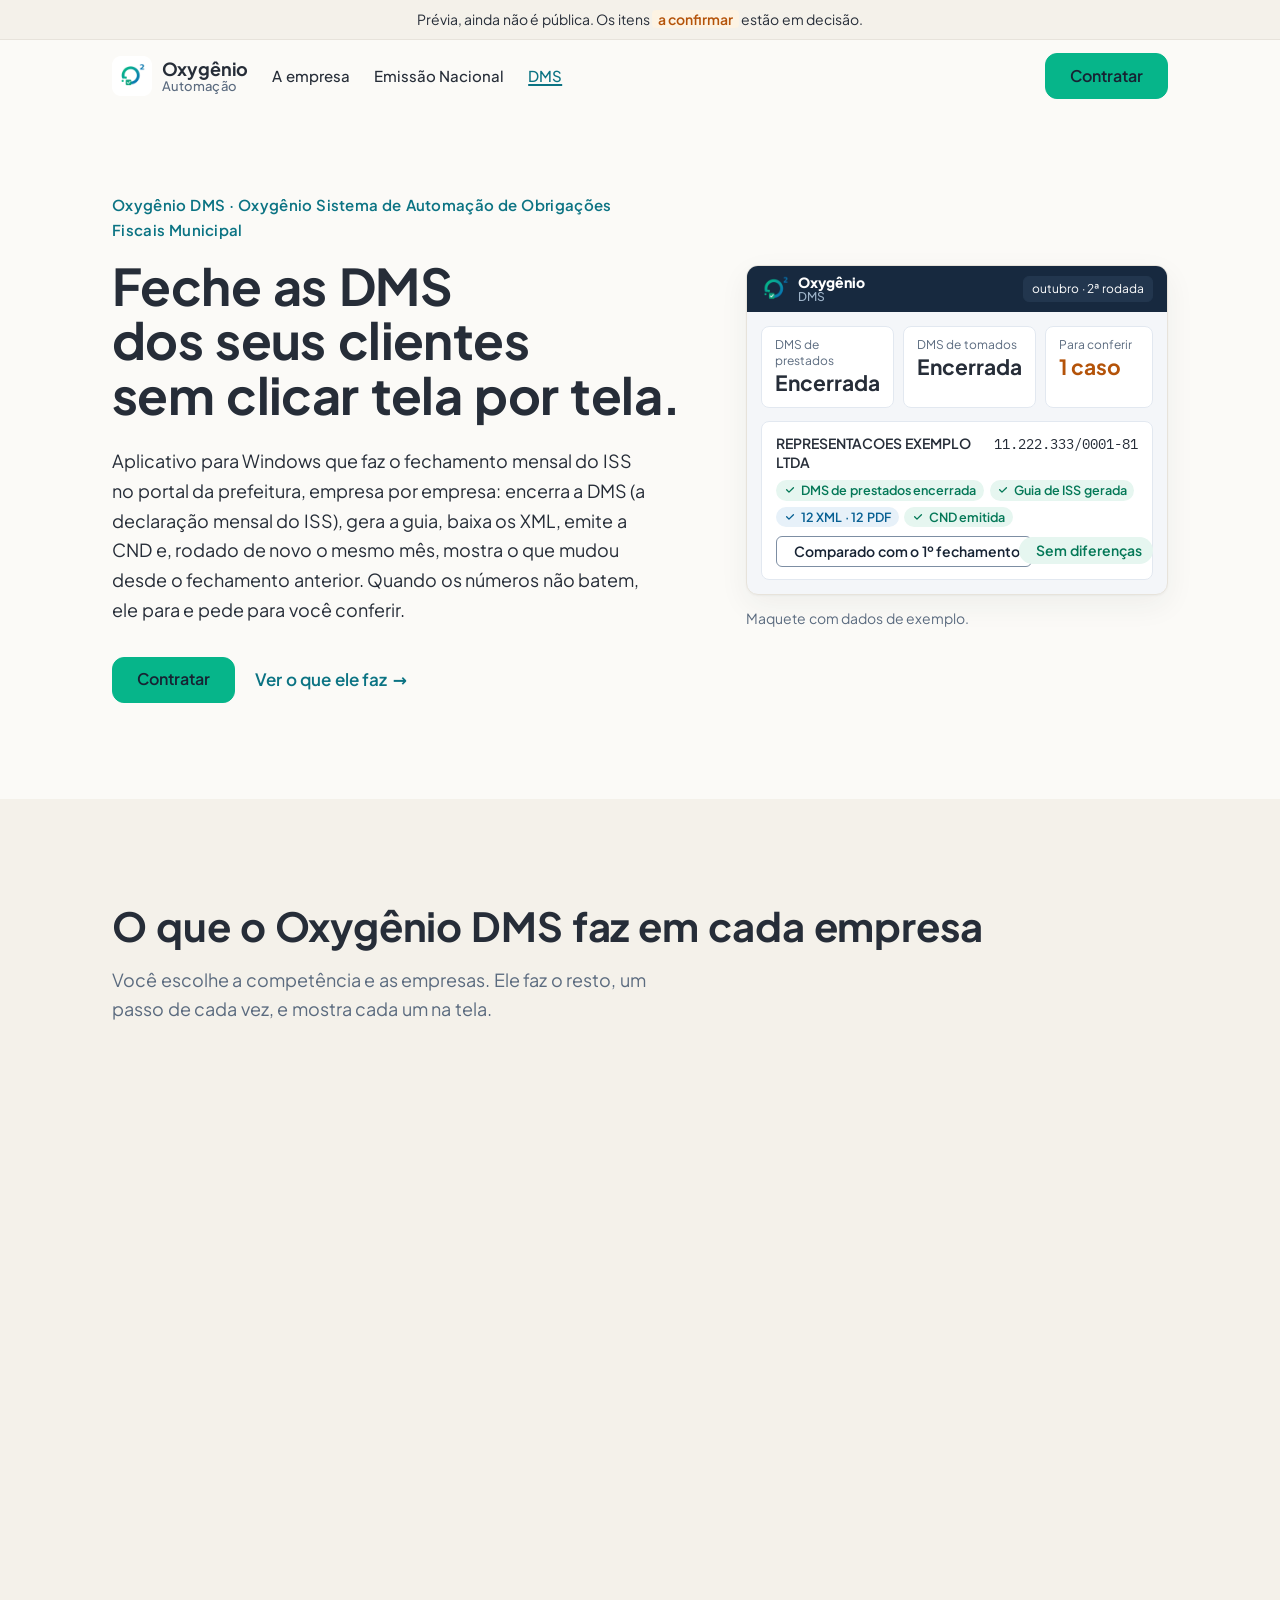
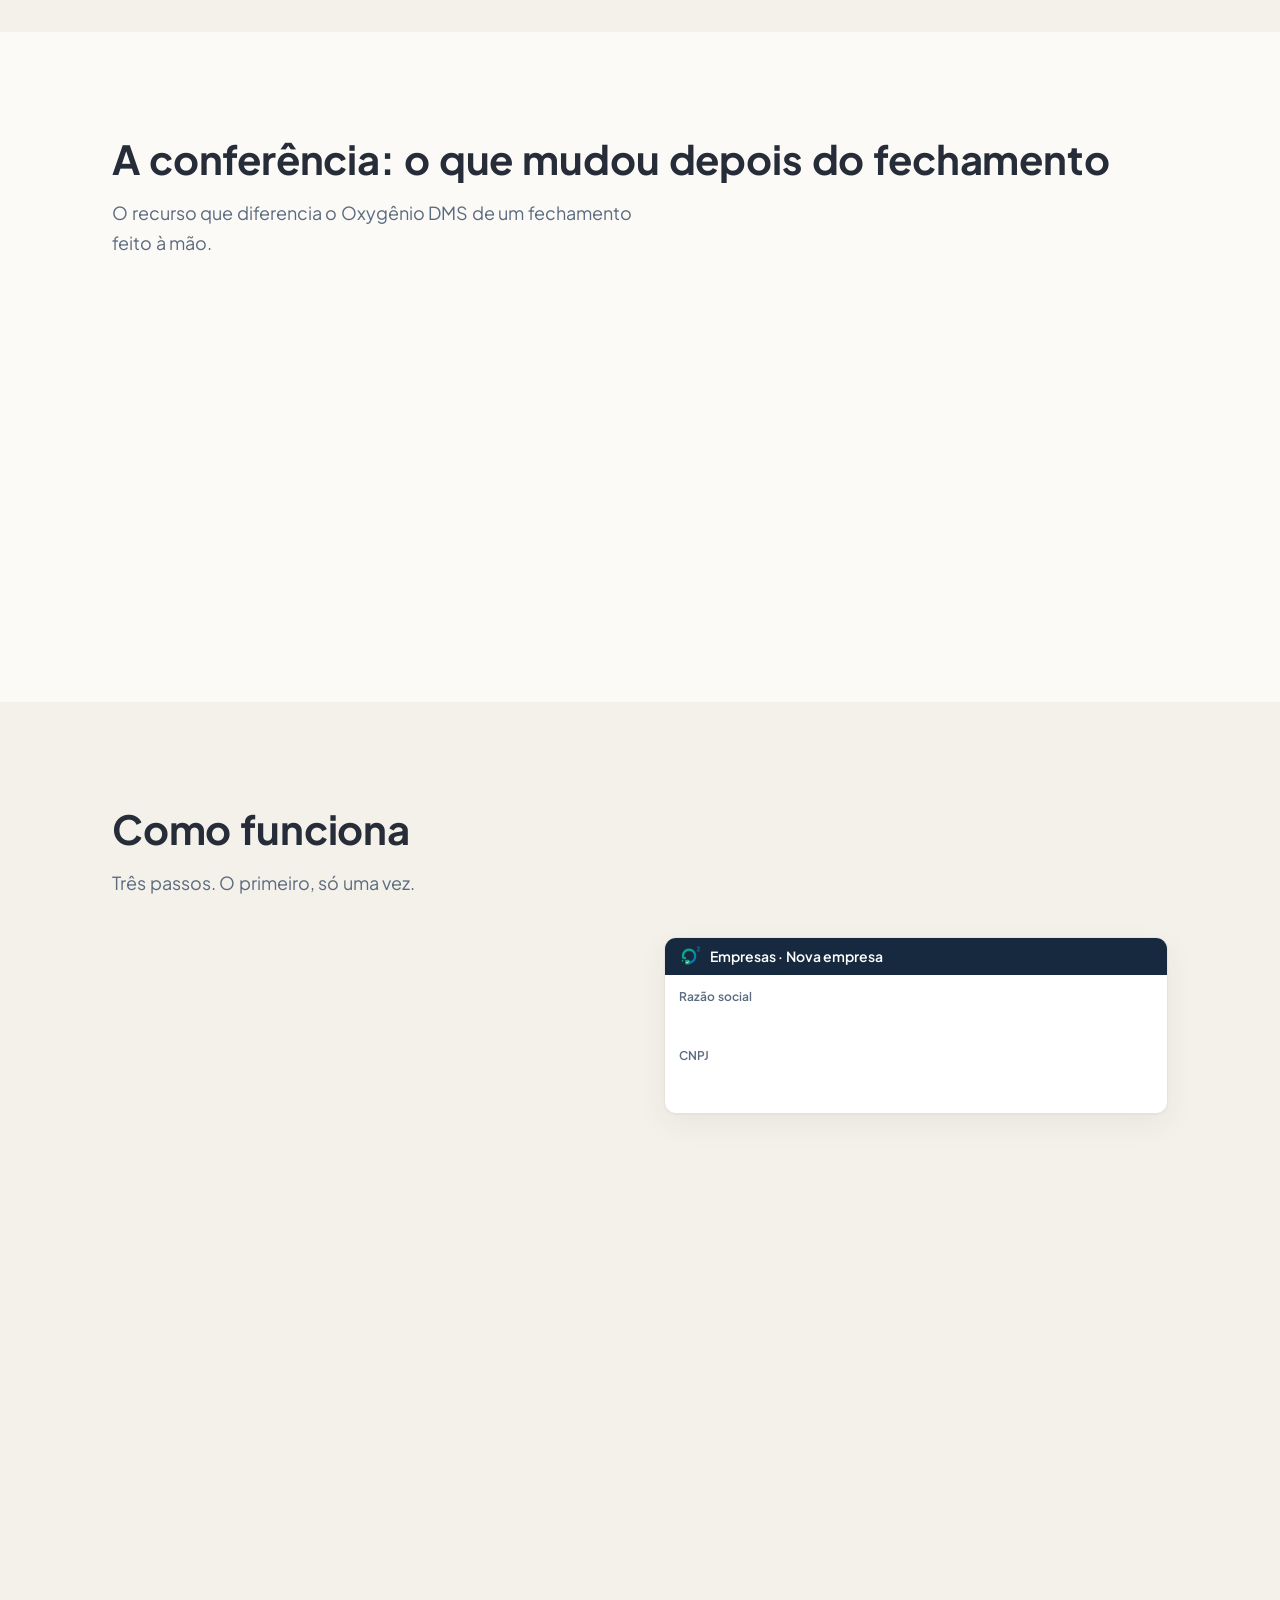
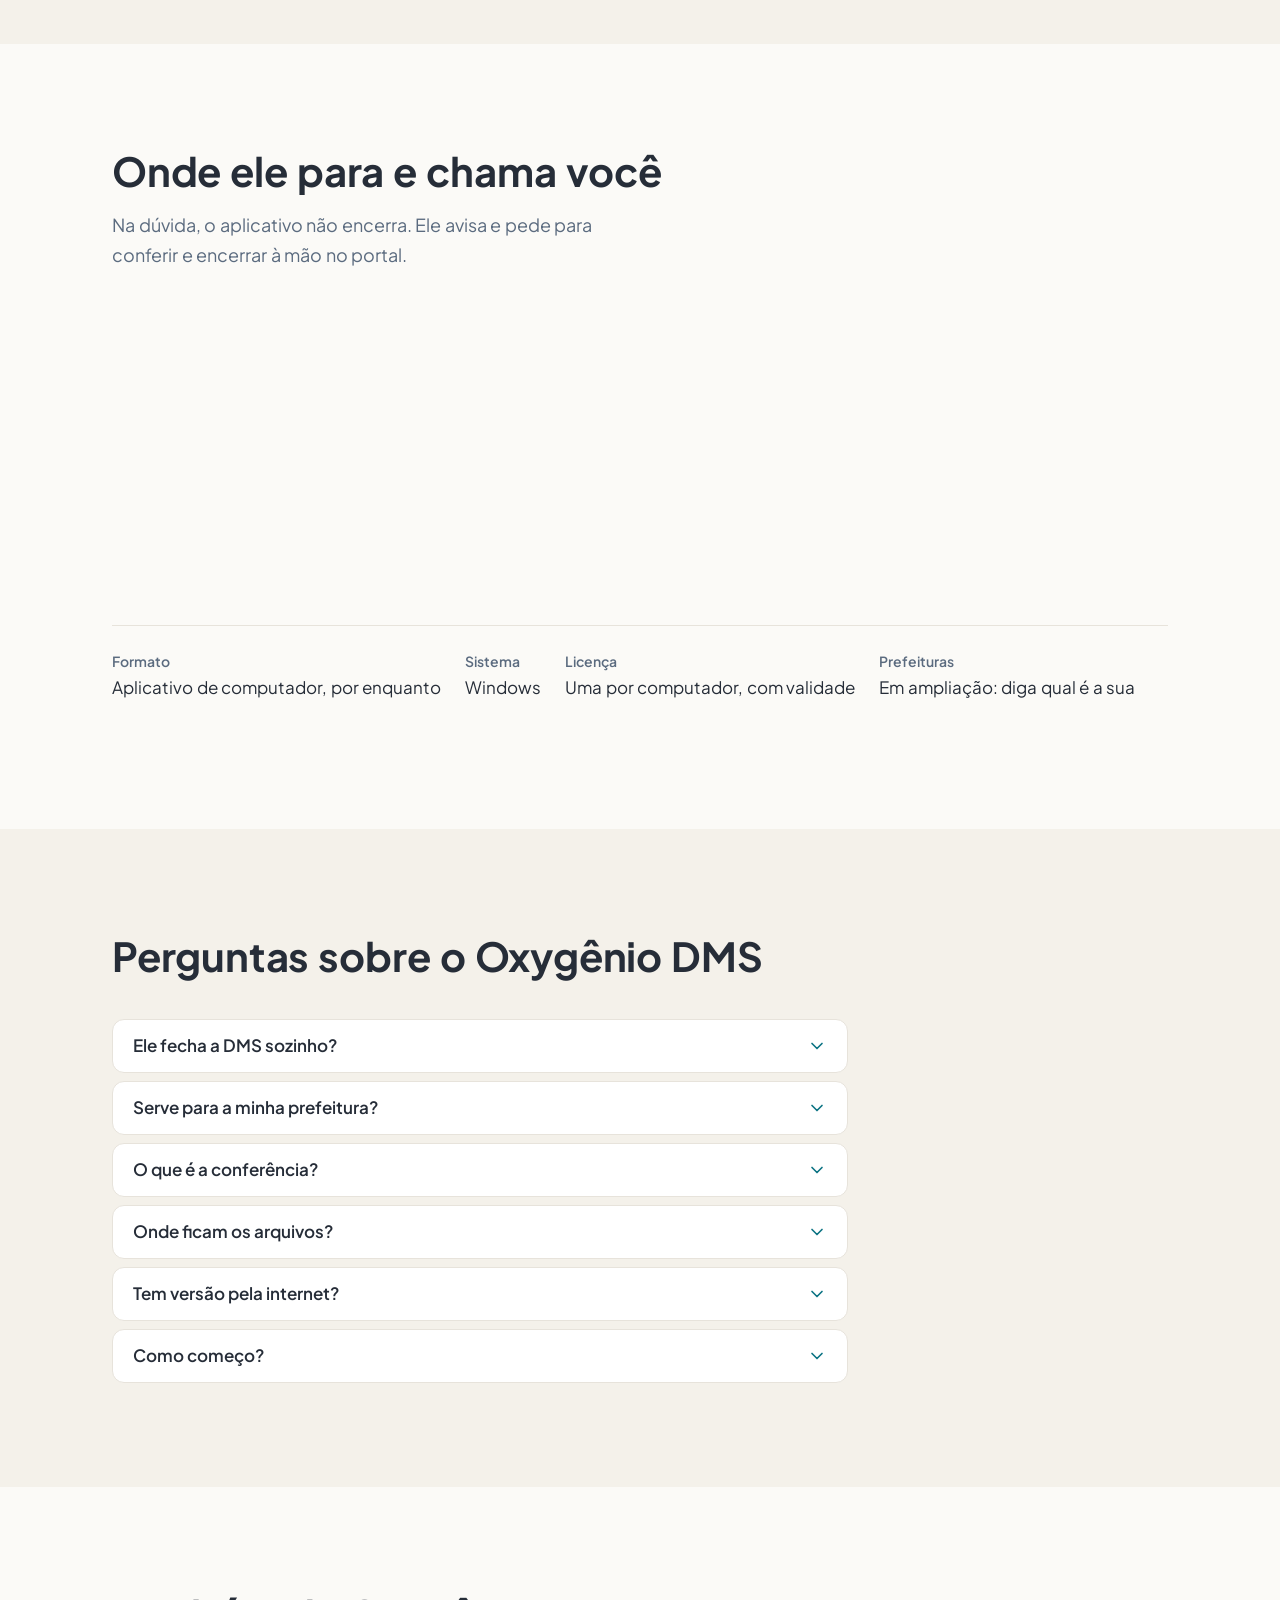
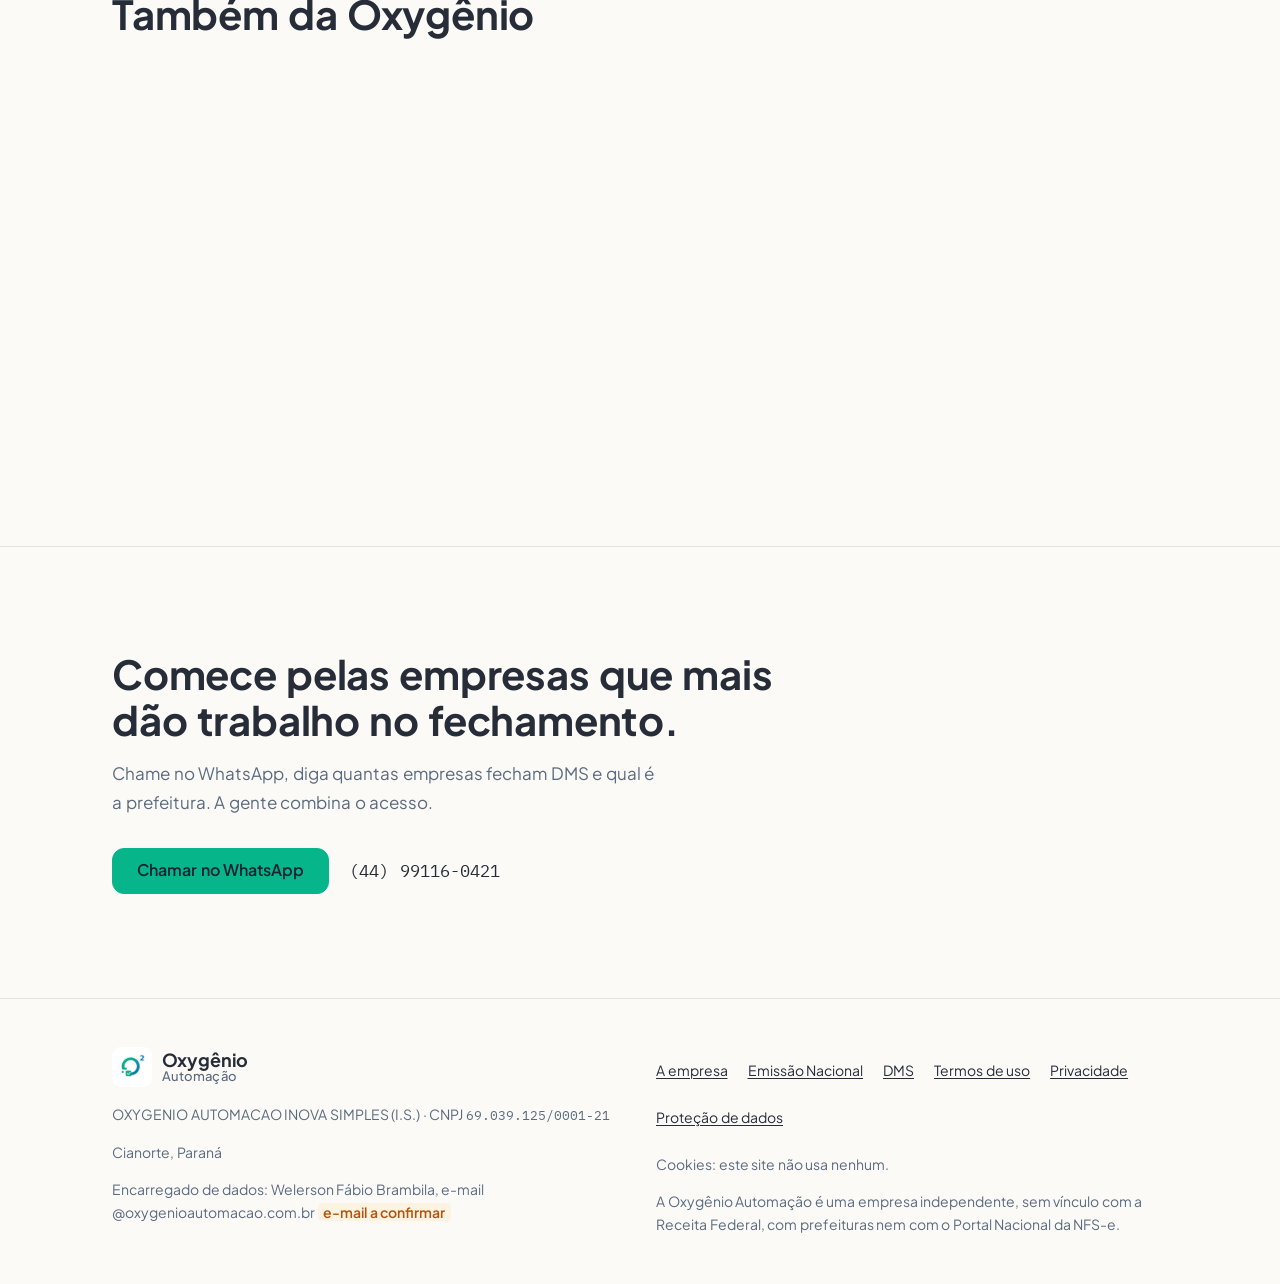
==== commit 7ac2a194: "Lotes 6 a 12 da rodada de 11/11: o texto nunca espera a cena, telas baixas, prévia curta e letras le" ====
--- a/build.html
+++ b/build.html
@@ -14,7 +14,7 @@
 </head>
 <body>
 <a class="pular" href="#principal">Ir para o conteúdo</a>
-<p class="previa">Prévia: esta página ainda não é pública. O que está marcado assim, <span class="a-confirmar">a confirmar</span>, falta decidir antes de publicar.</p>
+<p class="previa">Prévia, ainda não é pública. Os itens <span class="a-confirmar">a confirmar</span> estão em decisão.</p>
 
 <header class="cabecalho">
   <div class="largura cabecalho__linha">
@@ -51,7 +51,7 @@
         <div class="maquete__topo">
           <img src="imagens/oxygenio_icon_256.png" width="28" height="28" alt="">
           <span class="maquete__app">Oxygênio <small>DMS</small></span>
-          <span class="maquete__contexto">outubro · rodado de novo</span>
+          <span class="maquete__contexto">outubro · 2ª rodada</span>
         </div>
         <div class="maquete__corpo">
           <div class="maquete__cartoes">
@@ -71,7 +71,7 @@
               <span class="maquete__copiar"><svg viewBox="0 0 24 24" fill="none" stroke="currentColor" stroke-width="2" stroke-linecap="round" stroke-linejoin="round"><path d="M3 12a9 9 0 1 0 9-9 9.75 9.75 0 0 0-6.74 2.74L3 8"/><path d="M3 3v5h5"/><path d="M12 7v5l4 2"/></svg>Comparado com o 1º fechamento</span>
               <span class="maquete__selos">
                 <span class="selo maquete__processando">Conferindo</span>
-                <span class="selo maquete__emitida"><svg viewBox="0 0 24 24" fill="none" stroke="currentColor" stroke-width="2.5" stroke-linecap="round" stroke-linejoin="round"><path d="m18 7-8.5 8.5L5 11"/></svg>Sem diferenças nesta empresa</span>
+                <span class="selo maquete__emitida"><svg viewBox="0 0 24 24" fill="none" stroke="currentColor" stroke-width="2.5" stroke-linecap="round" stroke-linejoin="round"><path d="m18 7-8.5 8.5L5 11"/></svg>Sem diferenças</span>
               </span>
             </div>
           </div>
--- a/pagina.css
+++ b/pagina.css
@@ -44,8 +44,7 @@
   --mov-entrada: 1ms; --mov-hover: 0ms; --mov-passo: 0ms; --mov-desloc: 0px; --mov-maquete: 1ms; --mov-pausa: 0ms; --mov-cena: 1ms; --mov-tela: 1ms;
   --mov-esmaecer: 1ms; --mov-gesto: 1ms; --mov-espera: 0ms;
 }
-/* a preferência do sistema por menos movimento: a versão suave (decisão do dono, 09/11/2026). Nada se desloca, nada
-   cresce, as maquetes abrem no estado final; ficam o esmaecer dos blocos, os traços se desenhando e os fatos chegando. */
+/* menos movimento: a versão suave (09/11/2026), nada se desloca; maquetes no estado final */
 @media (prefers-reduced-motion: reduce) {
   :root { --mov-entrada: 1ms; --mov-hover: 0ms; --mov-passo: 0ms; --mov-desloc: 0px; --mov-maquete: 1ms; --mov-pausa: 0ms; --mov-cena: 1ms; --mov-tela: 1ms; }
   html .cadeado__arco { transform: none; transition: none; }  /* ganha da regra do arco, mais abaixo */
@@ -166,7 +165,7 @@
 .maquete__nota { padding: .9em 1em; border: 1px solid var(--linha); border-radius: 8px; background: var(--superficie); animation: subir var(--mov-entrada) var(--mov-suave) both; animation-delay: calc(var(--mov-maquete) * .3); }
 .maquete__linha { display: flex; justify-content: space-between; gap: 1em; align-items: baseline; }
 .maquete__linha strong { font-weight: 600; }
-.maquete__valor { font-family: var(--font-mono); }
+.maquete__valor { font-family: var(--font-mono); white-space: nowrap; }
 .maquete__estado { position: relative; display: flex; align-items: center; justify-content: space-between; gap: .6em; margin-top: .6em; min-height: 2em; }
 .maquete__copiar { display: inline-flex; align-items: center; gap: .4em; padding: .35em .8em; border: 1px solid var(--linha-forte); border-radius: 6px; background: var(--superficie); color: var(--texto); font-weight: 600; white-space: nowrap; }
 .maquete__copiar svg { width: 1.1em; height: 1.1em; }
@@ -180,11 +179,7 @@
 @keyframes emitida { 0%, 78% { opacity: 0; transform: translateY(4px); } 86%, 100% { opacity: 1; transform: none; } }
 @keyframes tracar { 0%, 84% { stroke-dashoffset: 20; } 100% { stroke-dashoffset: 0; } }
 
-/* a cena do emissor (M-01, lote 3): só nesta maquete. Tudo em função de --mov-cena (4,8 s), em cinco tempos: o painel
-   e os cartões (até 12%); a nota nº 34 com o botão Copiar nota (15%) e o toque no botão (23%); a nº 35 nasce copiada
-   (33%) e o valor troca (48%); ISS, Retenções e Líquido ganham o traço de conferido, um por vez (58 a 66%);
-   Processando (77%) e Emitida com o check (90 a 100%). Tudo ocupa espaço desde o início: nada pula. Com o movimento
-   reduzido ou a chave desligada, a cena dura 1 ms e abre no estado final. A maquete do Build não muda. */
+/* a cena do emissor (M-01): tudo em função de --mov-cena (4,8 s); com menos movimento, abre no estado final */
 .maquete--emissor .maquete__cartao { animation-delay: calc(var(--mov-cena) * .06 + var(--i, 0) * var(--mov-passo) * 1.5); }
 .maquete--emissor .maquete__nota--anterior { animation-delay: calc(var(--mov-cena) * .15); }
 .maquete--emissor .maquete__nota--anterior .maquete__linha { flex-wrap: wrap; align-items: center; }  /* a 360 px, o botão desce inteiro para a linha de baixo */
@@ -204,6 +199,9 @@
 .maquete--emissor .maquete__processando { animation-name: processando-cena; animation-duration: var(--mov-cena); }
 .maquete--emissor .maquete__emitida { animation-name: emitida-cena; animation-duration: var(--mov-cena); }
 .maquete--emissor .maquete__emitida path { animation-name: tracar-cena; animation-duration: var(--mov-cena); }
+/* L6: no celular, a cena espera a maquete chegar ao meio da tela; a nº 34 já fica à vista */
+html.js[data-movimento="ligado"] .maquete--emissor:not(.em-foco) :is(.maquete__copiar, .maquete__nota--nova, .maquete__valor-antigo,
+  .maquete__valor-novo, .maquete__conferencia path, .maquete__processando, .maquete__emitida, .maquete__emitida path) { animation-play-state: paused; }
 @keyframes toque { 0%, 22% { transform: none; } 24% { transform: scale(.92); } 27%, 100% { transform: none; } }
 @keyframes nascer { 0%, 31% { opacity: 0; transform: translateY(10px); } 38%, 100% { opacity: 1; transform: none; } }
 @keyframes sair-valor { 0%, 46% { opacity: 1; } 49%, 100% { opacity: 0; } }
@@ -231,8 +229,7 @@
 .fluxo__seta { display: inline-block; margin-left: 1rem; color: var(--marca); font-size: 1.25rem; line-height: 1; transform-origin: top center; }
 .fluxo__acao { display: inline-flex; align-items: center; gap: .4rem; padding: .5rem .9rem; border-radius: 8px; background: var(--marca-suave); color: var(--marca-texto); font-weight: 600; }
 .fluxo__acao svg { width: 1.1em; height: 1.1em; }
-/* M-04 (lote 5): o fluxo se desenha quando o bloco entra na tela: a primeira nota, a seta que cresce, o toque no Copiar nota
-   (ou no Comparar, no Build), a segunda seta e a nota nova descendo. Sem JavaScript, tudo já está desenhado. */
+/* M-04: o fluxo se desenha quando o bloco entra na tela */
 .fluxo > * { transition: opacity var(--mov-entrada) var(--mov-suave), transform var(--mov-entrada) var(--mov-suave); transition-delay: calc(var(--mov-passo) * (6 + var(--i, 0) * 3)); }
 .fluxo > :nth-child(2) { --i: 1; }  .fluxo > :nth-child(3) { --i: 2; }  .fluxo > :nth-child(4) { --i: 3; }  .fluxo > :nth-child(5) { --i: 4; }
 html.js .aparece:not(.visivel) .fluxo__nota { opacity: 0; }
@@ -279,9 +276,7 @@
   .passos__tela .mini { grid-area: 1 / 1; align-self: start; opacity: 0; transform: translateY(8px); transition: opacity calc(var(--mov-entrada) / 4) var(--mov-suave), transform var(--mov-entrada) var(--mov-suave); }  /* a que sai some rápido */
   .passos__tela .mini.ativa, html:not(.js) .passos__tela .mini:first-child { opacity: 1; transform: none; transition-duration: var(--mov-entrada); transition-delay: var(--mov-pausa); }  /* a que entra espera a que sai (U-07) */
   .passo .mini { display: none; }
-  /* M-03 (lote 4): a tela que entra se preenche por dentro, uma vez a cada vez que o passo fica ativo (a classe .ativa volta
-     e a animação recomeça). Passo 1: os campos se preenchem em cascata; passo 2: a nº 34 ganha foco, o Copiar nota faz o
-     toque e a nº 35 nasce; passo 3: Emitida e os arquivos chegam um depois do outro. Tudo ocupa o espaço desde o início. */
+  /* M-03: a tela que entra se preenche por dentro a cada vez que o passo fica ativo */
   .passos__tela .mini.ativa .mini__campo b { animation: preencher var(--mov-tela) var(--mov-suave) both; animation-delay: calc(var(--mov-pausa) + var(--i, 0) * var(--mov-passo) * 1.5); }
   .passos__tela .mini.ativa .mini__linha.foco { animation: focar var(--mov-tela) var(--mov-suave) both; animation-delay: var(--mov-pausa); }
   .passos__tela .mini.ativa .mini__linha.foco .mini__botao { animation: toque-tela var(--mov-tela) var(--mov-suave) both; animation-delay: calc(var(--mov-pausa) + var(--mov-passo) * 2); }
@@ -301,8 +296,7 @@
 }
 
 /* recursos: ícones de traço que se redesenham ao passar o mouse */
-/* M-05 (lote 5): a conferência lado a lado, o que o app vai enviar e o que o portal mostra; os checks se desenham um a um
-   quando o bloco entra na tela, e o aviso vem por último. Sem JavaScript, tudo conferido e à vista. */
+/* M-05: a conferência lado a lado; sem marca por campo desde 12/11/2026 */
 .conferencia { display: grid; gap: 1.5rem; margin-bottom: 2.5rem; padding: 1.75rem; border: 1px solid var(--pagina-linha); border-radius: var(--raio); background: var(--pagina-superficie); }
 .conferencia h3 { margin-bottom: .6rem; }
 .conferencia__figura { margin: 0; min-width: 0; }
@@ -368,9 +362,9 @@
 .fatos li { margin: 0; padding-left: 1.25rem; border-left: 3px solid var(--marca); transition: opacity var(--mov-esmaecer) var(--mov-suave), transform var(--mov-entrada) var(--mov-suave), border-color var(--mov-esmaecer); transition-delay: calc(var(--mov-espera) + var(--mov-gesto) * (1.45 + var(--i, 0) * .3)); }
 /* M-07 (lote 8): depois que o cadeado fecha, cada fato chega e a borda acende, um por vez; sem JavaScript, tudo à vista */
 .fatos li:nth-child(2) { --i: 1; }  .fatos li:nth-child(3) { --i: 2; }  .fatos li:nth-child(4) { --i: 3; }
-html.js .aparece:not(.em-foco) .fatos li { opacity: 0; transform: translateY(var(--mov-desloc)); border-color: var(--marca-suave); }
-/* o estado de espera das cenas entra sem transição: ao carregar a página, ou ao voltar a ela já rolada, nada se desfaz
-   aos poucos na frente de quem lê; só a chegada da cena é animada */
+/* L6: o texto dos fatos nunca espera; no meio da tela só a borda acende */
+html.js .aparece:not(.em-foco) .fatos li { border-color: var(--marca-suave); }
+/* o estado de espera das cenas entra sem transição: nada se desfaz aos poucos ao carregar */
 .aparece:not(.em-foco) .cadeado__arco, .aparece:not(.em-foco) .cadeado__check, .aparece:not(.em-foco) .parada path,
 .aparece:not(.em-foco) .conferencia__ok path, .aparece:not(.em-foco) .conferencia__aviso, html.js .aparece:not(.em-foco) .fatos li { transition: none; }
 .fatos strong { display: block; margin-bottom: .2rem; }
@@ -443,7 +437,7 @@
   .recursos { grid-template-columns: repeat(2, 1fr); }
   .produto { grid-template-columns: auto 1fr; align-items: start; }
   .seguranca { grid-template-columns: auto 1fr; gap: 3rem; align-items: start; }
-  .planos { grid-template-columns: repeat(3, 1fr); }  /* três planos desde 12/11/2026 */
+  .planos { grid-template-columns: repeat(3, 1fr); }
   .fatos { grid-template-columns: repeat(2, 1fr); gap: 1.5rem 2.5rem; }
   .rodape__grade { grid-template-columns: 1fr 1fr; }
 }
@@ -456,8 +450,7 @@
 
 /* --------------------------------------------------------------- o site com mais de uma página */
 .cabecalho__menu a[aria-current="page"] { color: var(--marca-texto); text-decoration: underline; text-decoration-thickness: 2px; }
-/* M-11 (lote 6): o destaque da página inicial com as duas pistas, cada passo acendendo em sequência depois do texto;
-   no celular a figura vem depois do Contratar. Com o movimento reduzido, tudo aceso desde o primeiro quadro. */
+/* M-11: as duas pistas da página inicial, cada passo acendendo depois do texto */
 .pistas { margin: 0; animation: subir var(--mov-entrada) var(--mov-suave) 200ms both; }
 .pistas figcaption { margin-top: .75rem; color: var(--pagina-texto-suave); font-size: .875rem; }
 .pistas__janela { display: grid; gap: 1rem; padding: 1.25rem; border: 1px solid var(--pagina-linha); border-radius: var(--raio); background: var(--pagina-superficie); box-shadow: var(--sombra-suave); font-size: clamp(.78rem, .6rem + .6vw, .9375rem); line-height: 1.35; }
@@ -497,8 +490,7 @@
 
 /* a página do Build: o progresso na maquete e a ficha solta no fim de uma seção */
 .maquete__progresso { display: flex; flex-wrap: wrap; gap: .4em; margin-top: .6em; }
-/* M-13 (lote 7): as etiquetas do progresso chegam em fila, com o check se desenhando, e o cartão "Para conferir" ganha um
-   anel único, que liga ao "Onde ele para e chama você". Com o movimento reduzido, tudo à vista e sem anel. */
+/* M-13: as etiquetas do progresso chegam em fila; "Para conferir" ganha um anel único */
 .maquete__progresso .mini__chip { display: inline-flex; align-items: center; gap: .35em; opacity: 0; animation: chegar var(--mov-entrada) var(--mov-suave) both; animation-delay: calc(var(--mov-maquete) * .4 + var(--i, 0) * var(--mov-passo) * 3); }
 .maquete__progresso .mini__chip svg { width: 1em; height: 1em; }
 .maquete__progresso .mini__chip path { stroke-dasharray: 20; stroke-dashoffset: 20; animation: desenhar-check calc(var(--mov-entrada) * .6) var(--mov-suave) both; animation-delay: calc(var(--mov-maquete) * .4 + var(--mov-entrada) * .5 + var(--i, 0) * var(--mov-passo) * 3); }
@@ -515,7 +507,7 @@
 .legal h1 { font-size: clamp(2rem, 1.5rem + 1.5vw, 2.75rem); }
 .legal__resumo { margin-top: 1.25rem; font-size: 1.125rem; color: var(--pagina-texto-suave); }
 .aviso { margin-top: 1.5rem; padding: .9rem 1.25rem; border-left: 4px solid var(--aviso); border-radius: var(--raio); background: var(--aviso-suave); max-width: none; }
-.endereco { overflow-wrap: anywhere; }  /* L1 (12/11/2026): o endereço do emissor por extenso não estoura a tela de 360 px; no HTML, a quebra preferida é depois de "emissor." */
+.endereco { overflow-wrap: anywhere; }  /* L1: o endereço do emissor não estoura a 360 px */
 .legal h2 { margin-top: 2.75rem; margin-bottom: .75rem; font-size: 1.5rem; }
 .legal h3 { margin-top: 1.5rem; margin-bottom: .4rem; font-size: 1.0625rem; }
 .legal p, .legal ul { max-width: none; }
@@ -534,11 +526,26 @@
   .marca img { width: 32px; height: 32px; }
 }
 
+/* L11: nenhuma letra das maquetes abaixo de 12 px */
+.maquete__app small { font-size: max(.75rem, .7em); }
+.maquete__contexto, .maquete__cartao span, .pista__numero, .mini__campo span, .conferencia__cabeca, .conferencia__linha small { font-size: max(.75rem, .85em); }
+.maquete__copiada, .mini__chip { font-size: max(.75rem, .9em); }
+@media (max-width: 26rem) {  /* com a letra mínima, a 360 px os cartões e o selo descem em vez de cortar */
+  .maquete__cartoes { grid-template-columns: 1fr 1fr; }  .maquete__cartoes > :nth-child(3) { grid-column: 1 / -1; }
+  .maquete__estado { flex-wrap: wrap; }  .maquete__selos { margin-left: auto; }
+}
+
+/* L7: em tela baixa (zoom alto, celular deitado) o cabeçalho rola junto */
+@media (max-height: 32rem) {
+  .cabecalho { position: static; }
+  html { scroll-padding-top: 1rem; }
+}
+
 /* --------------------------------------------------------------- impressão: tudo à vista, nada preso, nada repetido (U-04) */
 @media print {
   .aparece, .passos__tela .mini, .fluxo > *, .conferencia__aviso, .pista__passos li, .pista__selo, .pistas, .fatos li { opacity: 1; transform: none; transition: none; animation: none; }
   .recurso__icone svg *, html.js .recurso:not(.em-foco) .recurso__icone svg * { animation: none; stroke-dashoffset: 0; }
-  html.js .aparece:not(.em-foco) .fatos li { opacity: 1; transform: none; border-color: var(--marca); }
+  html.js .aparece:not(.em-foco) .fatos li { border-color: var(--marca); }
   .cadeado__arco { transform: none; }  .cadeado__check { stroke-dashoffset: 0; }
   .conferencia__ok path, .parada path, .maquete__progresso .mini__chip path { stroke-dashoffset: 0; }
   .maquete__progresso .mini__chip { opacity: 1; animation: none; }
